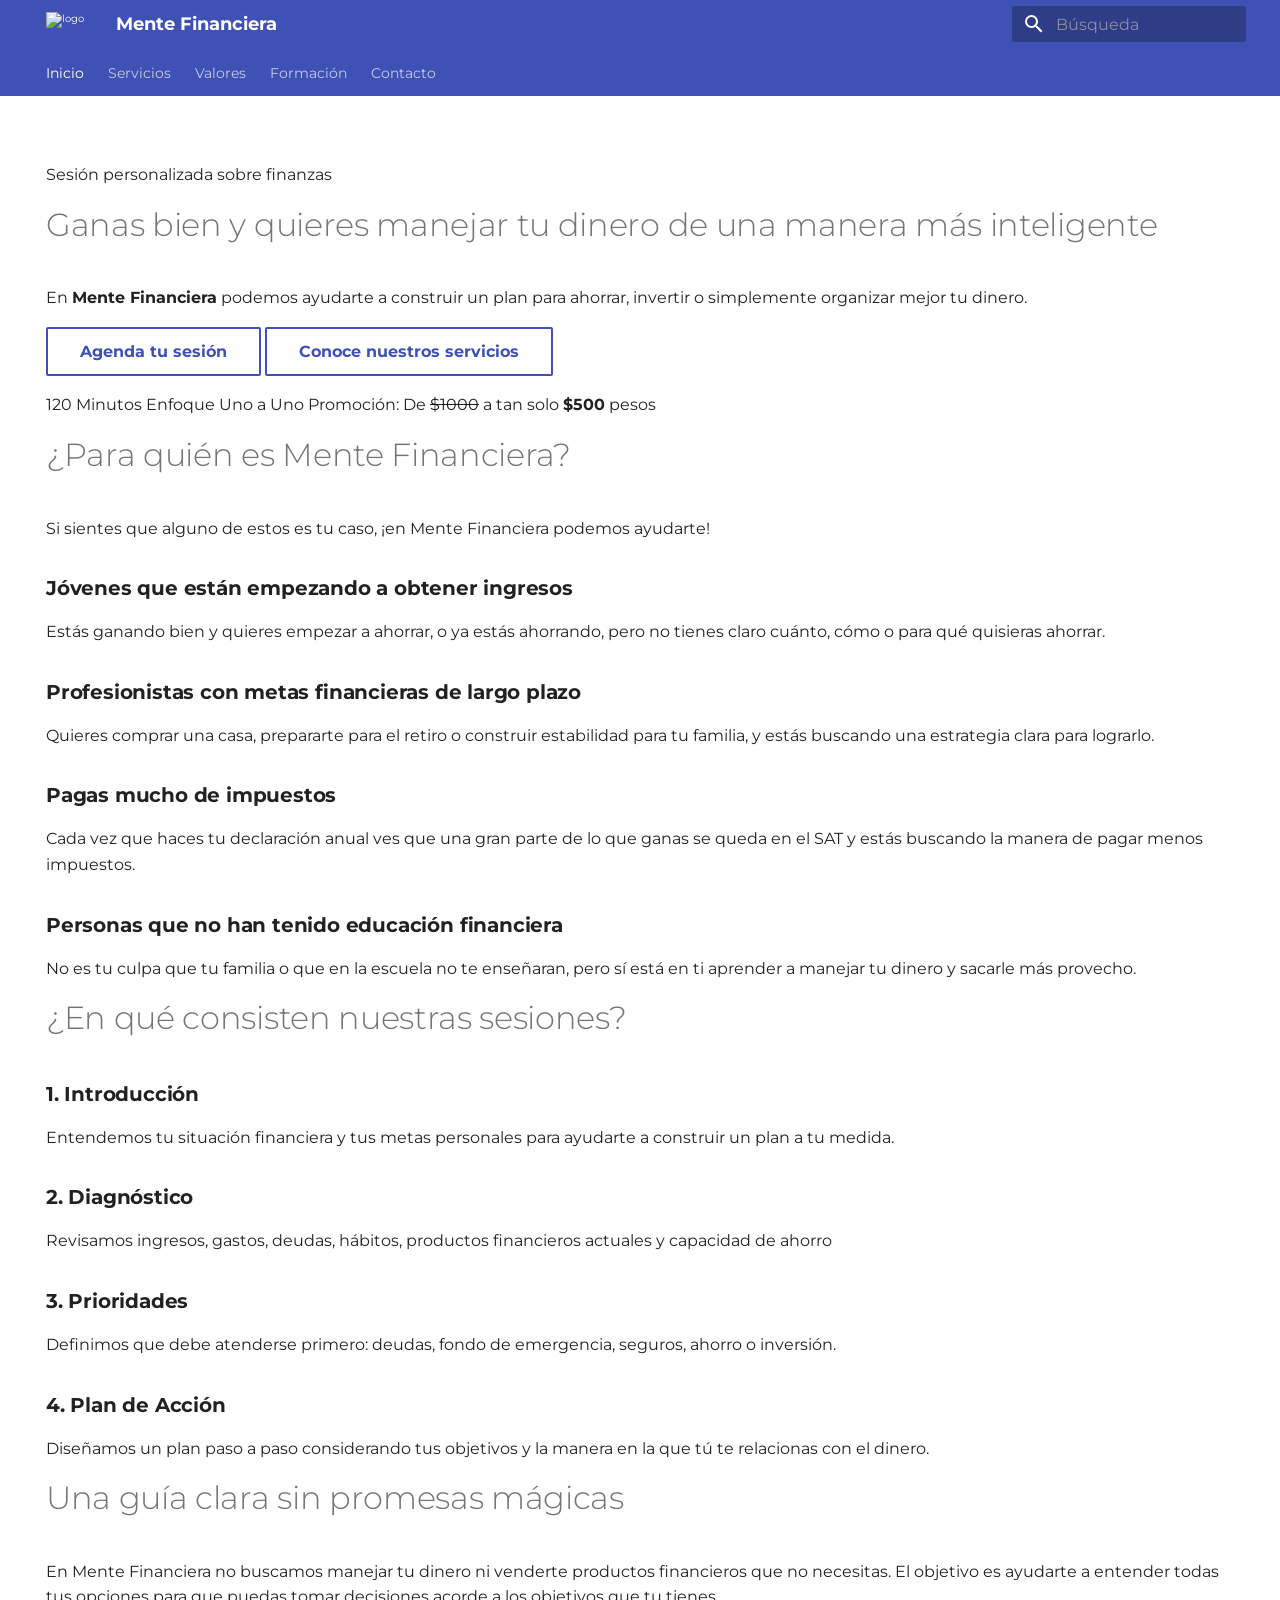
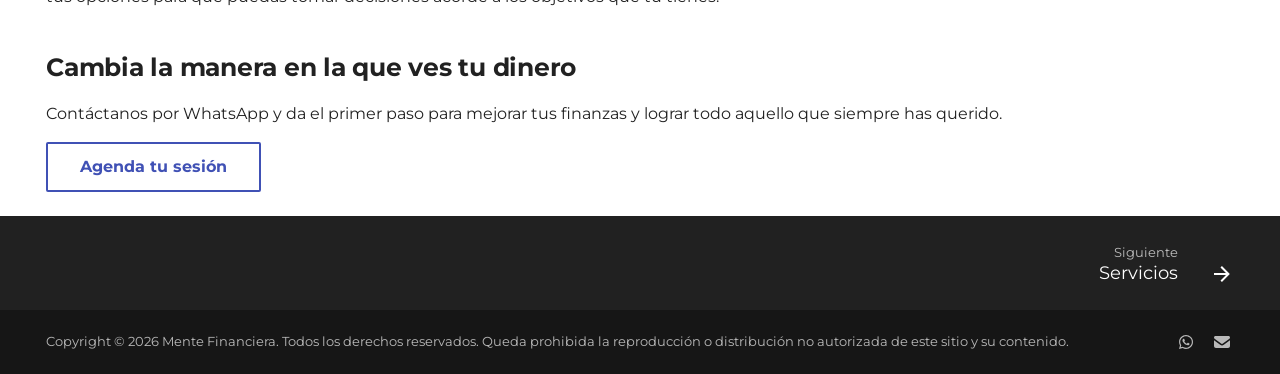
==== index.html @ 9bf09dd4 "Pagina de Prueba actualizada desde d138b40" ====
<!doctype html>
<html lang="es" class="no-js">
  <head>
    
      <meta charset="utf-8">
      <meta name="viewport" content="width=device-width,initial-scale=1">
      
        <meta name="description" content="Sesión personalizada sobre finanzas personales para jóvenes en México que quieren ordenar su dinero, ahorrar e invertir con mayor criterio.">
      
      
        <meta name="author" content="Mente Financiera">
      
      
        <link rel="canonical" href="https://mente-financiera.github.io/">
      
      
      
        <link rel="next" href="servicios/">
      
      
        
      
      
      <link rel="icon" href="assets/Dolar.ico">
      <meta name="generator" content="mkdocs-1.6.1, mkdocs-material-9.8.0">
    
    
      
        <title>Mente Financiera</title>
      
    
    
      <link rel="stylesheet" href="assets/stylesheets/main.57a0d79d.min.css">
      
        
        <link rel="stylesheet" href="assets/stylesheets/palette.fb2fffe2.min.css">
      
      


    
    
      
    
    
      
        
        
        <link rel="preconnect" href="https://fonts.gstatic.com" crossorigin>
        <link rel="stylesheet" href="https://fonts.googleapis.com/css?family=Montserrat:300,300i,400,400i,700,700i%7CRed+Hat+Mono:400,400i,700,700i&display=fallback">
        <style>:root{--md-text-font:"Montserrat";--md-code-font:"Red Hat Mono"}</style>
      
    
    
      <link rel="stylesheet" href="extra.css?v=20260714-2">
    
    <script>__md_scope=new URL(".",location),__md_hash=e=>[...e].reduce(((e,_)=>(e<<5)-e+_.charCodeAt(0)),0),__md_get=(e,_=localStorage,t=__md_scope)=>JSON.parse(_.getItem(t.pathname+"."+e)),__md_set=(e,_,t=localStorage,a=__md_scope)=>{try{t.setItem(a.pathname+"."+e,JSON.stringify(_))}catch(e){}}</script>
    
      

    
    
  </head>
  
  
    
    
    
    
    
    <body dir="ltr" data-md-color-scheme="default" data-md-color-primary="custom" data-md-color-accent="custom">
  
    
    <input class="md-toggle" data-md-toggle="drawer" type="checkbox" id="__drawer" autocomplete="off">
    <input class="md-toggle" data-md-toggle="search" type="checkbox" id="__search" autocomplete="off">
    <label class="md-overlay" for="__drawer"></label>
    <div data-md-component="skip">
      
        
        <a href="#ganas-bien-y-quieres-manejar-tu-dinero-de-una-manera-mas-inteligente" class="md-skip">
          Saltar a contenido
        </a>
      
    </div>
    <div data-md-component="announce">
      
    </div>
    
    
      

<header class="md-header" data-md-component="header">
  <nav class="md-header__inner md-grid" aria-label="Cabecera">
    <a href="." title="Mente Financiera" class="md-header__button md-logo" aria-label="Mente Financiera" data-md-component="logo">
      
  <img src="assets/Logo.png" alt="logo">

    </a>
    <label class="md-header__button md-icon" for="__drawer">
      
      <svg xmlns="http://www.w3.org/2000/svg" viewBox="0 0 24 24"><path d="M3 6h18v2H3zm0 5h18v2H3zm0 5h18v2H3z"/></svg>
    </label>
    <div class="md-header__title" data-md-component="header-title">
      <div class="md-header__ellipsis">
        <div class="md-header__topic">
          <span class="md-ellipsis">
            Mente Financiera
          </span>
        </div>
        <div class="md-header__topic" data-md-component="header-topic">
          <span class="md-ellipsis">
            
              Inicio
            
          </span>
        </div>
      </div>
    </div>
    
      
    
    
    
    
      
      
        <label class="md-header__button md-icon" for="__search">
          
          <svg xmlns="http://www.w3.org/2000/svg" viewBox="0 0 24 24"><path d="M9.5 3A6.5 6.5 0 0 1 16 9.5c0 1.61-.59 3.09-1.56 4.23l.27.27h.79l5 5-1.5 1.5-5-5v-.79l-.27-.27A6.52 6.52 0 0 1 9.5 16 6.5 6.5 0 0 1 3 9.5 6.5 6.5 0 0 1 9.5 3m0 2C7 5 5 7 5 9.5S7 14 9.5 14 14 12 14 9.5 12 5 9.5 5"/></svg>
        </label>
        <div class="md-search" data-md-component="search" role="dialog">
  <label class="md-search__overlay" for="__search"></label>
  <div class="md-search__inner" role="search">
    <form class="md-search__form" name="search">
      <input type="text" class="md-search__input" name="query" aria-label="Búsqueda" placeholder="Búsqueda" autocapitalize="off" autocorrect="off" autocomplete="off" spellcheck="false" data-md-component="search-query" required>
      <label class="md-search__icon md-icon" for="__search">
        
        <svg xmlns="http://www.w3.org/2000/svg" viewBox="0 0 24 24"><path d="M9.5 3A6.5 6.5 0 0 1 16 9.5c0 1.61-.59 3.09-1.56 4.23l.27.27h.79l5 5-1.5 1.5-5-5v-.79l-.27-.27A6.52 6.52 0 0 1 9.5 16 6.5 6.5 0 0 1 3 9.5 6.5 6.5 0 0 1 9.5 3m0 2C7 5 5 7 5 9.5S7 14 9.5 14 14 12 14 9.5 12 5 9.5 5"/></svg>
        
        <svg xmlns="http://www.w3.org/2000/svg" viewBox="0 0 24 24"><path d="M20 11v2H8l5.5 5.5-1.42 1.42L4.16 12l7.92-7.92L13.5 5.5 8 11z"/></svg>
      </label>
      <nav class="md-search__options" aria-label="Buscar">
        
        <button type="reset" class="md-search__icon md-icon" title="Limpiar" aria-label="Limpiar" tabindex="-1">
          
          <svg xmlns="http://www.w3.org/2000/svg" viewBox="0 0 24 24"><path d="M19 6.41 17.59 5 12 10.59 6.41 5 5 6.41 10.59 12 5 17.59 6.41 19 12 13.41 17.59 19 19 17.59 13.41 12z"/></svg>
        </button>
      </nav>
      
        <div class="md-search__suggest" data-md-component="search-suggest"></div>
      
    </form>
    <div class="md-search__output">
      <div class="md-search__scrollwrap" tabindex="0" data-md-scrollfix>
        <div class="md-search-result" data-md-component="search-result">
          <div class="md-search-result__meta">
            Inicializando búsqueda
          </div>
          <ol class="md-search-result__list" role="presentation"></ol>
        </div>
      </div>
    </div>
  </div>
</div>
      
    
    
  </nav>
  
</header>
    
    <div class="md-container" data-md-component="container">
      
      
        
          
            
<nav class="md-tabs" aria-label="Pestañas" data-md-component="tabs">
  <div class="md-grid">
    <ul class="md-tabs__list">
      
        
  
  
  
    
  
  
    <li class="md-tabs__item md-tabs__item--active">
      <a href="." class="md-tabs__link">
        
  
  
    
  
  Inicio

      </a>
    </li>
  

      
        
  
  
  
  
    <li class="md-tabs__item">
      <a href="servicios/" class="md-tabs__link">
        
  
  
    
  
  Servicios

      </a>
    </li>
  

      
        
  
  
  
  
    <li class="md-tabs__item">
      <a href="valores/" class="md-tabs__link">
        
  
  
    
  
  Valores

      </a>
    </li>
  

      
        
  
  
  
  
    <li class="md-tabs__item">
      <a href="formacion/" class="md-tabs__link">
        
  
  
    
  
  Formación

      </a>
    </li>
  

      
        
  
  
  
  
    <li class="md-tabs__item">
      <a href="contacto/" class="md-tabs__link">
        
  
  
    
  
  Contacto

      </a>
    </li>
  

      
    </ul>
  </div>
</nav>
          
        
      
      <main class="md-main" data-md-component="main">
        <div class="md-main__inner md-grid">
          
            
              
                
              
              <div class="md-sidebar md-sidebar--primary" data-md-component="sidebar" data-md-type="navigation" hidden>
                <div class="md-sidebar__scrollwrap">
                  <div class="md-sidebar__inner">
                    


  


<nav class="md-nav md-nav--primary md-nav--lifted" aria-label="Navegación" data-md-level="0">
  <label class="md-nav__title" for="__drawer">
    <a href="." title="Mente Financiera" class="md-nav__button md-logo" aria-label="Mente Financiera" data-md-component="logo">
      
  <img src="assets/Logo.png" alt="logo">

    </a>
    Mente Financiera
  </label>
  
  <ul class="md-nav__list" data-md-scrollfix>
    
      
      
  
  
    
  
  
  
    <li class="md-nav__item md-nav__item--active">
      
      <input class="md-nav__toggle md-toggle" type="checkbox" id="__toc">
      
      
        
      
      
      <a href="." class="md-nav__link md-nav__link--active">
        
  
  
  <span class="md-ellipsis">
    
  
    Inicio
  

    
  </span>
  
  

      </a>
      
    </li>
  

    
      
      
  
  
  
  
    <li class="md-nav__item">
      <a href="servicios/" class="md-nav__link">
        
  
  
  <span class="md-ellipsis">
    
  
    Servicios
  

    
  </span>
  
  

      </a>
    </li>
  

    
      
      
  
  
  
  
    <li class="md-nav__item">
      <a href="valores/" class="md-nav__link">
        
  
  
  <span class="md-ellipsis">
    
  
    Valores
  

    
  </span>
  
  

      </a>
    </li>
  

    
      
      
  
  
  
  
    <li class="md-nav__item">
      <a href="formacion/" class="md-nav__link">
        
  
  
  <span class="md-ellipsis">
    
  
    Formación
  

    
  </span>
  
  

      </a>
    </li>
  

    
      
      
  
  
  
  
    <li class="md-nav__item">
      <a href="contacto/" class="md-nav__link">
        
  
  
  <span class="md-ellipsis">
    
  
    Contacto
  

    
  </span>
  
  

      </a>
    </li>
  

    
  </ul>
</nav>
                  </div>
                </div>
              </div>
            
            
              
                
              
              <div class="md-sidebar md-sidebar--secondary" data-md-component="sidebar" data-md-type="toc" hidden>
                <div class="md-sidebar__scrollwrap">
                  <div class="md-sidebar__inner">
                    

<nav class="md-nav md-nav--secondary" aria-label="Tabla de contenidos">
  
  
  
    
  
  
</nav>
                  </div>
                </div>
              </div>
            
          
          
            <div class="md-content" data-md-component="content">
              
              <article class="md-content__inner md-typeset">
                
                  
  




<!-- markdownlint-disable MD033 MD041 -->
<section class="mf-hero">
<div class="mf-hero__content">
<p><span class="mf-eyebrow">Sesión personalizada sobre finanzas</span></p>
<h1 id="ganas-bien-y-quieres-manejar-tu-dinero-de-una-manera-mas-inteligente">Ganas bien y quieres manejar tu dinero de una manera más inteligente</h1>
<p>En <strong>Mente Financiera</strong> podemos ayudarte a construir un plan para ahorrar, invertir o simplemente organizar mejor tu dinero.</p>
<p><a class="md-button" href="https://wa.me/528123905425?text=Hola%2C%20quiero%20agendar%20mi%20sesion%20sobre%20finanzas.">Agenda tu sesión</a>
<a class="md-button" href="servicios/">Conoce nuestros servicios</a></p>
<div class="mf-hero__meta">
<p><span>120 Minutos</span>
<span>Enfoque Uno a Uno</span>
<span>Promoción: De <del>$1000</del> a tan solo <strong>$500</strong> pesos</span></p>
</div>
</div>
</section>
<section class="mf-section">
<h1 id="para-quien-es-mente-financiera">¿Para quién es Mente Financiera?</h1>
<p>Si sientes que alguno de estos es tu caso, ¡en Mente Financiera podemos ayudarte!</p>
<div class="mf-grid mf-grid--four">
<article class="mf-card">
<h3 id="jovenes-que-estan-empezando-a-obtener-ingresos"><strong>Jóvenes que están empezando a obtener ingresos</strong></h3>
<p>Estás ganando bien y quieres empezar a ahorrar, o ya estás ahorrando, pero no tienes claro cuánto, cómo o para qué quisieras ahorrar.</p>
</article>
<article class="mf-card">
<h3 id="profesionistas-con-metas-financieras-de-largo-plazo"><strong>Profesionistas con metas financieras de largo plazo</strong></h3>
<p>Quieres comprar una casa, prepararte para el retiro o construir estabilidad para tu familia, y estás buscando una estrategia clara para lograrlo.</p>
</article>
<article class="mf-card">
<h3 id="pagas-mucho-de-impuestos"><strong>Pagas mucho de impuestos</strong></h3>
<p>Cada vez que haces tu declaración anual ves que una gran parte de lo que ganas se queda en el SAT y estás buscando la manera de pagar menos impuestos.</p>
</article>
<article class="mf-card">
<h3 id="personas-que-no-han-tenido-educacion-financiera"><strong>Personas que no han tenido educación financiera</strong></h3>
<p>No es tu culpa que tu familia o que en la escuela no te enseñaran, pero sí está en ti aprender a manejar tu dinero y sacarle más provecho.</p>
</article>
</div>
</section>
<section class="mf-section mf-section--muted">
<h1 id="en-que-consisten-nuestras-sesiones">¿En qué consisten nuestras sesiones?</h1>
<div class="mf-steps">
<div>
<h3 id="1-introduccion"><strong>1. Introducción</strong></h3>
<p>Entendemos tu situación financiera y tus metas personales para ayudarte a construir un plan a tu medida.</p>
</div>
<div>
<h3 id="2-diagnostico"><strong>2. Diagnóstico</strong></h3>
<p>Revisamos ingresos, gastos, deudas, hábitos, productos financieros actuales y capacidad de ahorro</p>
</div>
<div>
<h3 id="3-prioridades"><strong>3. Prioridades</strong></h3>
<p>Definimos que debe atenderse primero: deudas, fondo de emergencia, seguros, ahorro o inversión.</p>
</div>
<div>
<h3 id="4-plan-de-accion"><strong>4. Plan de Acción</strong></h3>
<p>Diseñamos un plan paso a paso considerando tus objetivos y la manera en la que tú te relacionas con el dinero.</p>
</div>
</div>
</section>
<section class="mf-section">
<h1 id="una-guia-clara-sin-promesas-magicas">Una guía clara sin promesas mágicas</h1>
<p>En Mente Financiera no buscamos manejar tu dinero ni venderte productos financieros que no necesitas. El objetivo es ayudarte a entender todas tus opciones para que puedas tomar decisiones acorde a los objetivos que tu tienes.</p>
<div class="mf-callout">
<h2 id="cambia-la-manera-en-la-que-ves-tu-dinero"><strong>Cambia la manera en la que ves tu dinero</strong></h2>
<p>Contáctanos por WhatsApp y da el primer paso para mejorar tus finanzas y lograr todo aquello que siempre has querido.</p>
<p><a class="md-button" href="https://wa.me/528123905425?text=Hola%2C%20quiero%20agendar%20mi%20sesion%20sobre%20finanzas.">Agenda tu sesión</a></p>
</div>
</section>







  
  




  



                
              </article>
            </div>
          
          
<script>var target=document.getElementById(location.hash.slice(1));target&&target.name&&(target.checked=target.name.startsWith("__tabbed_"))</script>
        </div>
        
          <button type="button" class="md-top md-icon" data-md-component="top" hidden>
  
  <svg xmlns="http://www.w3.org/2000/svg" viewBox="0 0 24 24"><path d="M13 20h-2V8l-5.5 5.5-1.42-1.42L12 4.16l7.92 7.92-1.42 1.42L13 8z"/></svg>
  Volver al principio
</button>
        
      </main>
      
        <footer class="md-footer">
  
    
      
        
      
      <nav class="md-footer__inner md-grid" aria-label="Pie" >
        
        
          
          <a href="servicios/" class="md-footer__link md-footer__link--next" aria-label="Siguiente: Servicios">
            <div class="md-footer__title">
              <span class="md-footer__direction">
                Siguiente
              </span>
              <div class="md-ellipsis">
                Servicios
              </div>
            </div>
            <div class="md-footer__button md-icon">
              
              <svg xmlns="http://www.w3.org/2000/svg" viewBox="0 0 24 24"><path d="M4 11v2h12l-5.5 5.5 1.42 1.42L19.84 12l-7.92-7.92L10.5 5.5 16 11z"/></svg>
            </div>
          </a>
        
      </nav>
    
  
  <div class="md-footer-meta md-typeset">
    <div class="md-footer-meta__inner md-grid">
      <div class="md-copyright">
  
    <div class="md-copyright__highlight">
      Copyright &copy; 2026 Mente Financiera. Todos los derechos reservados. Queda prohibida la reproducción o distribución no autorizada de este sitio y su contenido.
    </div>
  
  
</div>
      
        
<div class="md-social">
  
    
    
    
    
    <a href="https://wa.me/528123905425?text=Hola%2C%20quiero%20agendar%20mi%20sesion%20Dinero%20a%20Futuro." target="_blank" rel="noopener" title="Agendar por WhatsApp" class="md-social__link">
      <svg xmlns="http://www.w3.org/2000/svg" viewBox="0 0 448 512"><!--! Font Awesome Free 7.1.0 by @fontawesome - https://fontawesome.com License - https://fontawesome.com/license/free (Icons: CC BY 4.0, Fonts: SIL OFL 1.1, Code: MIT License) Copyright 2025 Fonticons, Inc.--><path d="M380.9 97.1C339 55.1 283.2 32 223.9 32c-122.4 0-222 99.6-222 222 0 39.1 10.2 77.3 29.6 111L0 480l117.7-30.9c32.4 17.7 68.9 27 106.1 27h.1c122.3 0 224.1-99.6 224.1-222 0-59.3-25.2-115-67.1-157m-157 341.6c-33.2 0-65.7-8.9-94-25.7l-6.7-4-69.8 18.3L72 359.2l-4.4-7c-18.5-29.4-28.2-63.3-28.2-98.2 0-101.7 82.8-184.5 184.6-184.5 49.3 0 95.6 19.2 130.4 54.1s56.2 81.2 56.1 130.5c0 101.8-84.9 184.6-186.6 184.6m101.2-138.2c-5.5-2.8-32.8-16.2-37.9-18-5.1-1.9-8.8-2.8-12.5 2.8s-14.3 18-17.6 21.8c-3.2 3.7-6.5 4.2-12 1.4-32.6-16.3-54-29.1-75.5-66-5.7-9.8 5.7-9.1 16.3-30.3 1.8-3.7.9-6.9-.5-9.7s-12.5-30.1-17.1-41.2c-4.5-10.8-9.1-9.3-12.5-9.5-3.2-.2-6.9-.2-10.6-.2s-9.7 1.4-14.8 6.9c-5.1 5.6-19.4 19-19.4 46.3s19.9 53.7 22.6 57.4c2.8 3.7 39.1 59.7 94.8 83.8 35.2 15.2 49 16.5 66.6 13.9 10.7-1.6 32.8-13.4 37.4-26.4s4.6-24.1 3.2-26.4c-1.3-2.5-5-3.9-10.5-6.6"/></svg>
    </a>
  
    
    
    
    
    <a href="mailto:somos.mente.financiera@gmail.com" target="_blank" rel="noopener" title="Escribir por correo" class="md-social__link">
      <svg xmlns="http://www.w3.org/2000/svg" viewBox="0 0 512 512"><!--! Font Awesome Free 7.1.0 by @fontawesome - https://fontawesome.com License - https://fontawesome.com/license/free (Icons: CC BY 4.0, Fonts: SIL OFL 1.1, Code: MIT License) Copyright 2025 Fonticons, Inc.--><path d="M48 64C21.5 64 0 85.5 0 112c0 15.1 7.1 29.3 19.2 38.4l208 156a48 48 0 0 0 57.6 0l208-156c12.1-9.1 19.2-23.3 19.2-38.4 0-26.5-21.5-48-48-48zM0 196v188c0 35.3 28.7 64 64 64h384c35.3 0 64-28.7 64-64V196L313.6 344.8c-34.1 25.6-81.1 25.6-115.2 0z"/></svg>
    </a>
  
</div>
      
    </div>
  </div>
</footer>
      
    </div>
    <div class="md-dialog" data-md-component="dialog">
      <div class="md-dialog__inner md-typeset"></div>
    </div>
    
    
    
      
      
      <script id="__config" type="application/json">{"annotate": null, "base": ".", "features": ["navigation.tabs", "navigation.sections", "navigation.top", "navigation.footer", "toc.follow", "search.suggest", "search.highlight"], "search": "assets/javascripts/workers/search.a7633da7.min.js", "tags": null, "translations": {"clipboard.copied": "Copiado al portapapeles", "clipboard.copy": "Copiar al portapapeles", "search.result.more.one": "1 m\u00e1s en esta p\u00e1gina", "search.result.more.other": "# m\u00e1s en esta p\u00e1gina", "search.result.none": "No se encontraron documentos", "search.result.one": "1 documento encontrado", "search.result.other": "# documentos encontrados", "search.result.placeholder": "Teclee para comenzar b\u00fasqueda", "search.result.term.missing": "Falta", "select.version": "Seleccionar versi\u00f3n"}, "version": null}</script>
    
    
      <script src="assets/javascripts/bundle.c21346df.min.js"></script>
      
    
  </body>
</html>
---- assets/stylesheets/main.57a0d79d.min.css ----
@charset "UTF-8";html{box-sizing:border-box;-webkit-text-size-adjust:none;-moz-text-size-adjust:none;text-size-adjust:none}*,:after,:before{box-sizing:inherit}@media(prefers-reduced-motion){*,:after,:before{transition:none!important}}body{margin:0;-webkit-font-smoothing:antialiased;-moz-osx-font-smoothing:grayscale;--md-text-font-family:var(--md-text-font, _),
    -apple-system, BlinkMacSystemFont, Helvetica, Arial, sans-serif;--md-code-font-family:var(--md-code-font, _),
    SFMono-Regular, Consolas, Menlo, monospace}.md-typeset code:not(.focus-visible),a,button,input,label{-webkit-tap-highlight-color:transparent}a{color:inherit;text-decoration:none}hr{box-sizing:initial;display:block;height:.05rem;padding:0;overflow:visible;border:0}small{font-size:80%}sub,sup{line-height:1em}img{border-style:none}table{border-spacing:0;border-collapse:initial}td,th{font-weight:400;vertical-align:top}button{padding:0;margin:0;font-family:inherit;font-size:inherit;background:#0000;border:0}input{border:0;outline:none}:root{--md-primary-fg-color:#4051b5;--md-primary-fg-color--light:#5d6cc0;--md-primary-fg-color--dark:#303fa1;--md-primary-bg-color:#fff;--md-primary-bg-color--light:#ffffffb3;--md-accent-fg-color:#526cfe;--md-accent-fg-color--transparent:#526cfe1a;--md-accent-bg-color:#fff;--md-accent-bg-color--light:#ffffffb3;--md-typeset-table-sort-icon:url("data:image/svg+xml;charset=utf-8,<svg xmlns='http://www.w3.org/2000/svg' viewBox='0 0 24 24'><path d='m18 21-4-4h3V7h-3l4-4 4 4h-3v10h3M2 19v-2h10v2M2 13v-2h7v2M2 7V5h4v2z'/></svg>");--md-typeset-table-sort-icon--asc:url("data:image/svg+xml;charset=utf-8,<svg xmlns='http://www.w3.org/2000/svg' viewBox='0 0 24 24'><path d='M19 17h3l-4 4-4-4h3V3h2M2 17h10v2H2M6 5v2H2V5m0 6h7v2H2z'/></svg>");--md-typeset-table-sort-icon--desc:url("data:image/svg+xml;charset=utf-8,<svg xmlns='http://www.w3.org/2000/svg' viewBox='0 0 24 24'><path d='M19 7h3l-4-4-4 4h3v14h2M2 17h10v2H2M6 5v2H2V5m0 6h7v2H2z'/></svg>")}[data-md-color-scheme=default]{color-scheme:light}[data-md-color-scheme=default] img[src$="#gh-dark-mode-only"],[data-md-color-scheme=default] img[src$="#only-dark"]{display:none}:root,[data-md-color-scheme=default]{--md-hue:225deg;--md-default-fg-color:#000000de;--md-default-fg-color--light:#0000008a;--md-default-fg-color--lighter:#00000052;--md-default-fg-color--lightest:#00000012;--md-default-bg-color:#fff;--md-default-bg-color--light:#ffffffb3;--md-default-bg-color--lighter:#ffffff4d;--md-default-bg-color--lightest:#ffffff1f;--md-code-fg-color:#36464e;--md-code-bg-color:#f5f5f5;--md-code-bg-color--light:#f5f5f5b3;--md-code-bg-color--lighter:#f5f5f54d;--md-code-hl-color:#4287ff;--md-code-hl-color--light:#4287ff1a;--md-code-hl-number-color:#d52a2a;--md-code-hl-special-color:#db1457;--md-code-hl-function-color:#a846b9;--md-code-hl-constant-color:#6e59d9;--md-code-hl-keyword-color:#3f6ec6;--md-code-hl-string-color:#1c7d4d;--md-code-hl-name-color:var(--md-code-fg-color);--md-code-hl-operator-color:var(--md-default-fg-color--light);--md-code-hl-punctuation-color:var(--md-default-fg-color--light);--md-code-hl-comment-color:var(--md-default-fg-color--light);--md-code-hl-generic-color:var(--md-default-fg-color--light);--md-code-hl-variable-color:var(--md-default-fg-color--light);--md-typeset-color:var(--md-default-fg-color);--md-typeset-a-color:var(--md-primary-fg-color);--md-typeset-del-color:#f5503d26;--md-typeset-ins-color:#0bd57026;--md-typeset-kbd-color:#fafafa;--md-typeset-kbd-accent-color:#fff;--md-typeset-kbd-border-color:#b8b8b8;--md-typeset-mark-color:#ffff0080;--md-typeset-table-color:#0000001f;--md-typeset-table-color--light:#00000009;--md-admonition-fg-color:var(--md-default-fg-color);--md-admonition-bg-color:var(--md-default-bg-color);--md-warning-fg-color:#000000de;--md-warning-bg-color:#ff9;--md-footer-fg-color:#fff;--md-footer-fg-color--light:#ffffffb3;--md-footer-fg-color--lighter:#ffffff73;--md-footer-bg-color:#000000de;--md-footer-bg-color--dark:#00000052;--md-shadow-z1:0 0.2rem 0.5rem #0000000d,
    0 0 0.05rem #0000001a;--md-shadow-z2:0 0.2rem 0.5rem #0000001a,
    0 0 0.05rem #00000040;--md-shadow-z3:0 0.2rem 0.5rem #0003,
    0 0 0.05rem #00000059}.md-icon svg{display:block;width:1.2rem;height:1.2rem;fill:currentcolor}aside,body,input{font-family:var(--md-text-font-family);font-feature-settings:"kern","liga";color:var(--md-typeset-color)}code,kbd,pre{font-family:var(--md-code-font-family);font-feature-settings:"kern"}.md-typeset{font-size:.8rem;line-height:1.6;overflow-wrap:break-word;-webkit-print-color-adjust:exact;color-adjust:exact}@media print{.md-typeset{font-size:.68rem}.md-typeset code,.md-typeset kbd,.md-typeset pre{white-space:pre-wrap}}.md-typeset blockquote,.md-typeset dl,.md-typeset figure,.md-typeset ol,.md-typeset pre,.md-typeset ul{margin-top:1em;margin-bottom:1em}.md-typeset h1{margin:0 0 1.25em;font-size:2em;line-height:1.3;color:var(--md-default-fg-color--light)}.md-typeset h1,.md-typeset h2{font-weight:300;letter-spacing:-.01em}.md-typeset h2{margin:1.6em 0 .64em;font-size:1.5625em;line-height:1.4}.md-typeset h3{margin:1.6em 0 .8em;font-size:1.25em;font-weight:400;line-height:1.5;letter-spacing:-.01em}.md-typeset h2+h3{margin-top:.8em}.md-typeset h4{margin:1em 0;font-weight:700;letter-spacing:-.01em}.md-typeset h5,.md-typeset h6{margin:1.25em 0;font-size:.8em;font-weight:700;color:var(--md-default-fg-color--light);letter-spacing:-.01em}.md-typeset h5{text-transform:uppercase}.md-typeset h5 code{text-transform:none}.md-typeset hr{display:flow-root;margin:1.5em 0;border-bottom:.05rem solid var(--md-default-fg-color--lightest)}.md-typeset a{color:var(--md-typeset-a-color);word-break:break-word}.md-typeset a,.md-typeset a:before{transition:color 125ms}.md-typeset a:focus,.md-typeset a:hover{color:var(--md-accent-fg-color)}.md-typeset a:focus code,.md-typeset a:hover code{color:var(--md-accent-fg-color);background-color:var(--md-accent-fg-color--transparent)}.md-typeset a code{color:var(--md-typeset-a-color)}.md-typeset a.focus-visible{outline-color:var(--md-accent-fg-color);outline-offset:.2rem}.md-typeset code,.md-typeset kbd,.md-typeset pre{font-variant-ligatures:none;color:var(--md-code-fg-color);direction:ltr;transition:background-color 125ms}.md-typeset code{padding:0 .2941176471em;font-size:.85em;word-break:break-word;background-color:var(--md-code-bg-color);border-radius:.1rem;-webkit-box-decoration-break:clone;box-decoration-break:clone;transition:color 125ms,background-color 125ms}.md-typeset code:not(.focus-visible){outline:none}.md-typeset pre{position:relative;display:flow-root;line-height:1.4}.md-typeset pre>code{display:block;padding:.7720588235em 1.1764705882em;margin:0;overflow:auto;word-break:normal;touch-action:auto;scrollbar-color:var(--md-default-fg-color--lighter) #0000;scrollbar-width:thin;outline-color:var(--md-accent-fg-color);box-shadow:none;-webkit-box-decoration-break:slice;box-decoration-break:slice}.md-typeset pre>code:hover{scrollbar-color:var(--md-accent-fg-color) #0000}.md-typeset pre>code::-webkit-scrollbar{width:.2rem;height:.2rem}.md-typeset pre>code::-webkit-scrollbar-thumb{background-color:var(--md-default-fg-color--lighter)}.md-typeset pre>code::-webkit-scrollbar-thumb:hover{background-color:var(--md-accent-fg-color)}.md-typeset kbd{display:inline-block;padding:0 .6666666667em;font-size:.75em;color:var(--md-default-fg-color);word-break:break-word;vertical-align:text-top;background-color:var(--md-typeset-kbd-color);border-radius:.1rem;box-shadow:0 .1rem 0 .05rem var(--md-typeset-kbd-border-color),0 .1rem 0 var(--md-typeset-kbd-border-color),0 -.1rem .2rem var(--md-typeset-kbd-accent-color) inset}.md-typeset mark{color:inherit;word-break:break-word;background-color:var(--md-typeset-mark-color);-webkit-box-decoration-break:clone;box-decoration-break:clone}.md-typeset abbr{text-decoration:none;cursor:help}.md-typeset [data-preview],.md-typeset abbr{border-bottom:.05rem dotted var(--md-default-fg-color--light)}.md-typeset small{opacity:.75}[dir=ltr] .md-typeset sub,[dir=ltr] .md-typeset sup{margin-left:.078125em}[dir=rtl] .md-typeset sub,[dir=rtl] .md-typeset sup{margin-right:.078125em}[dir=ltr] .md-typeset blockquote{padding-left:.6rem;border-left:.2rem solid var(--md-default-fg-color--lighter)}[dir=rtl] .md-typeset blockquote{padding-right:.6rem;border-right:.2rem solid var(--md-default-fg-color--lighter)}.md-typeset blockquote{margin-left:0;margin-right:0;color:var(--md-default-fg-color--light)}.md-typeset ul{list-style-type:disc}.md-typeset ul[type]{list-style-type:revert-layer}[dir=ltr] .md-typeset ol,[dir=ltr] .md-typeset ol li ol,[dir=ltr] .md-typeset ol li ul,[dir=ltr] .md-typeset ul,[dir=ltr] .md-typeset ul li ol,[dir=ltr] .md-typeset ul li ul{margin-left:.625em}[dir=rtl] .md-typeset ol,[dir=rtl] .md-typeset ol li ol,[dir=rtl] .md-typeset ol li ul,[dir=rtl] .md-typeset ul,[dir=rtl] .md-typeset ul li ol,[dir=rtl] .md-typeset ul li ul{margin-right:.625em}.md-typeset ol,.md-typeset ul{padding:0}.md-typeset ol:not([hidden]),.md-typeset ul:not([hidden]){display:flow-root}.md-typeset ol ol,.md-typeset ul ol{list-style-type:lower-alpha}.md-typeset ol ol ol,.md-typeset ul ol ol{list-style-type:lower-roman}.md-typeset ol ol ol ol,.md-typeset ul ol ol ol{list-style-type:upper-alpha}.md-typeset ol ol ol ol ol,.md-typeset ul ol ol ol ol{list-style-type:upper-roman}.md-typeset ol[type],.md-typeset ul[type]{list-style-type:revert-layer}[dir=ltr] .md-typeset ol li,[dir=ltr] .md-typeset ul li{margin-left:1.25em}[dir=rtl] .md-typeset ol li,[dir=rtl] .md-typeset ul li{margin-right:1.25em}.md-typeset ol li,.md-typeset ul li{margin-bottom:.5em}.md-typeset ol li blockquote,.md-typeset ol li p,.md-typeset ul li blockquote,.md-typeset ul li p{margin:.5em 0}.md-typeset ol li:last-child,.md-typeset ul li:last-child{margin-bottom:0}.md-typeset ol li ol,.md-typeset ol li ul,.md-typeset ul li ol,.md-typeset ul li ul{margin-top:.5em;margin-bottom:.5em}[dir=ltr] .md-typeset dd{margin-left:1.875em}[dir=rtl] .md-typeset dd{margin-right:1.875em}.md-typeset dd{margin-top:1em;margin-bottom:1.5em}.md-typeset img,.md-typeset svg,.md-typeset video{max-width:100%;height:auto}.md-typeset img[align=left]{margin:1em 1em 1em 0}.md-typeset img[align=right]{margin:1em 0 1em 1em}.md-typeset img[align]:only-child{margin-top:0}.md-typeset figure{display:flow-root;width:fit-content;max-width:100%;margin:1em auto;text-align:center}.md-typeset figure img{display:block;margin:0 auto}.md-typeset figcaption{max-width:24rem;margin:1em auto;font-style:italic}.md-typeset iframe{max-width:100%}.md-typeset table:not([class]){display:inline-block;max-width:100%;overflow:auto;font-size:.64rem;touch-action:auto;background-color:var(--md-default-bg-color);border:.05rem solid var(--md-typeset-table-color);border-radius:.1rem}@media print{.md-typeset table:not([class]){display:table}}.md-typeset table:not([class])+*{margin-top:1.5em}.md-typeset table:not([class]) td>:first-child,.md-typeset table:not([class]) th>:first-child{margin-top:0}.md-typeset table:not([class]) td>:last-child,.md-typeset table:not([class]) th>:last-child{margin-bottom:0}.md-typeset table:not([class]) td:not([align]),.md-typeset table:not([class]) th:not([align]){text-align:left}[dir=rtl] .md-typeset table:not([class]) td:not([align]),[dir=rtl] .md-typeset table:not([class]) th:not([align]){text-align:right}.md-typeset table:not([class]) th{min-width:5rem;padding:.9375em 1.25em;font-weight:700;vertical-align:top}.md-typeset table:not([class]) td{padding:.9375em 1.25em;vertical-align:top;border-top:.05rem solid var(--md-typeset-table-color)}.md-typeset table:not([class]) tbody tr{transition:background-color 125ms}.md-typeset table:not([class]) tbody tr:hover{background-color:var(--md-typeset-table-color--light);box-shadow:0 .05rem 0 var(--md-default-bg-color) inset}.md-typeset table:not([class]) a{word-break:normal}.md-typeset table th[role=columnheader]{cursor:pointer}[dir=ltr] .md-typeset table th[role=columnheader]:after{margin-left:.5em}[dir=rtl] .md-typeset table th[role=columnheader]:after{margin-right:.5em}.md-typeset table th[role=columnheader]:after{display:inline-block;width:1.2em;height:1.2em;vertical-align:text-bottom;content:"";-webkit-mask-image:var(--md-typeset-table-sort-icon);mask-image:var(--md-typeset-table-sort-icon);-webkit-mask-repeat:no-repeat;mask-repeat:no-repeat;-webkit-mask-size:contain;mask-size:contain;transition:background-color 125ms}.md-typeset table th[role=columnheader]:hover:after{background-color:var(--md-default-fg-color--lighter)}.md-typeset table th[role=columnheader][aria-sort=ascending]:after{background-color:var(--md-default-fg-color--light);-webkit-mask-image:var(--md-typeset-table-sort-icon--asc);mask-image:var(--md-typeset-table-sort-icon--asc)}.md-typeset table th[role=columnheader][aria-sort=descending]:after{background-color:var(--md-default-fg-color--light);-webkit-mask-image:var(--md-typeset-table-sort-icon--desc);mask-image:var(--md-typeset-table-sort-icon--desc)}.md-typeset__scrollwrap{margin:1em -.8rem;overflow-x:auto;touch-action:auto}.md-typeset__table{display:inline-block;padding:0 .8rem;margin-bottom:.5em}@media print{.md-typeset__table{display:block}}html .md-typeset__table table{display:table;width:100%;margin:0;overflow:hidden}@media screen and (max-width:44.984375em){.md-content__inner>pre{margin:1em -.8rem}.md-content__inner>pre code{border-radius:0}}.md-typeset .md-author{position:relative;display:block;flex-shrink:0;width:1.6rem;height:1.6rem;overflow:hidden;border-radius:100%;transition:color 125ms,transform 125ms}.md-typeset .md-author img{display:block}.md-typeset .md-author--more{font-size:.6rem;font-weight:700;line-height:1.6rem;color:var(--md-default-fg-color--lighter);text-align:center;background:var(--md-default-fg-color--lightest)}.md-typeset .md-author--long{width:2.4rem;height:2.4rem}.md-typeset a.md-author{transform:scale(1)}.md-typeset a.md-author img{filter:grayscale(100%) opacity(75%);border-radius:100%;transition:filter 125ms}.md-typeset a.md-author:focus,.md-typeset a.md-author:hover{z-index:1;transform:scale(1.1)}.md-typeset a.md-author:focus img,.md-typeset a.md-author:hover img{filter:grayscale(0)}.md-banner{overflow:auto;color:var(--md-footer-fg-color);background-color:var(--md-footer-bg-color)}@media print{.md-banner{display:none}}.md-banner--warning{color:var(--md-warning-fg-color);background-color:var(--md-warning-bg-color)}.md-banner__inner{padding:0 .8rem;margin:.6rem auto;font-size:.7rem}[dir=ltr] .md-banner__button{float:right}[dir=rtl] .md-banner__button{float:left}.md-banner__button{color:inherit;cursor:pointer;transition:opacity .25s}.no-js .md-banner__button{display:none}.md-banner__button:hover{opacity:.7}html{height:100%;overflow-x:hidden;font-size:125%}@media screen and (min-width:100em){html{font-size:137.5%}}@media screen and (min-width:125em){html{font-size:150%}}body{position:relative;display:flex;flex-direction:column;width:100%;min-height:100%;font-size:.5rem;background-color:var(--md-default-bg-color)}@media print{body{display:block}}@media screen and (max-width:59.984375em){body[data-md-scrolllock]{position:fixed}}.md-grid{max-width:61rem;margin-left:auto;margin-right:auto}.md-container{display:flex;flex-grow:1;flex-direction:column}@media print{.md-container{display:block}}.md-main{flex-grow:1}.md-main__inner{display:flex;height:100%;margin-top:1.5rem}.md-ellipsis{overflow:hidden;text-overflow:ellipsis}.md-toggle{display:none}.md-option{position:absolute;width:0;height:0;opacity:0}.md-option:checked+label:not([hidden]){display:block}.md-option.focus-visible+label{outline-style:auto;outline-color:var(--md-accent-fg-color)}.md-skip{position:fixed;z-index:-1;padding:.3rem .5rem;margin:.5rem;font-size:.64rem;color:var(--md-default-bg-color);background-color:var(--md-default-fg-color);border-radius:.1rem;outline-color:var(--md-accent-fg-color);opacity:0;transform:translateY(.4rem)}.md-skip:focus{z-index:10;opacity:1;transition:transform .25s cubic-bezier(.4,0,.2,1),opacity 175ms 75ms;transform:translateY(0)}@page{margin:25mm}:root{--md-clipboard-icon:url("data:image/svg+xml;charset=utf-8,<svg xmlns='http://www.w3.org/2000/svg' viewBox='0 0 24 24'><path d='M19 21H8V7h11m0-2H8a2 2 0 0 0-2 2v14a2 2 0 0 0 2 2h11a2 2 0 0 0 2-2V7a2 2 0 0 0-2-2m-3-4H4a2 2 0 0 0-2 2v14h2V3h12z'/></svg>");--md-code-select-icon:url("data:image/svg+xml;charset=utf-8,<svg xmlns='http://www.w3.org/2000/svg' viewBox='0 0 24 24'><path d='M19 19h-4v2h4c1.1 0 2-.9 2-2v-4h-2m0-12h-4v2h4v4h2V5c0-1.1-.9-2-2-2M5 5h4V3H5c-1.1 0-2 .9-2 2v4h2m0 6H3v4c0 1.1.9 2 2 2h4v-2H5zm2-4h2v2H7zm4 0h2v2h-2zm4 0h2v2h-2zM7 7h2v2H7zm4 0h2v2h-2zm4 0h2v2h-2zm-8 8h2v2H7zm4 0h2v2h-2zm4 0h2v2h-2z'/></svg>");--md-code-copy-icon:url("data:image/svg+xml;charset=utf-8,<svg xmlns='http://www.w3.org/2000/svg' viewBox='0 0 24 24'><path d='M19 21H8V7h11m0-2H8a2 2 0 0 0-2 2v14a2 2 0 0 0 2 2h11a2 2 0 0 0 2-2V7a2 2 0 0 0-2-2m-3-4H4a2 2 0 0 0-2 2v14h2V3h12z'/></svg>")}.md-clipboard{z-index:1;width:1.5em;height:1.5em;color:var(--md-default-fg-color--lightest);cursor:pointer;border-radius:.1rem;outline-color:var(--md-accent-fg-color);outline-offset:.1rem;transition:color .25s}@media print{.md-clipboard{display:none}}.md-clipboard:not(.focus-visible){outline:none;-webkit-tap-highlight-color:transparent}:hover>.md-clipboard{color:var(--md-default-fg-color--light)}.md-clipboard:focus,.md-clipboard:hover{color:var(--md-accent-fg-color)}.md-clipboard:after{display:block;width:1.125em;height:1.125em;margin:0 auto;content:"";background-color:currentcolor;-webkit-mask-image:var(--md-clipboard-icon);mask-image:var(--md-clipboard-icon);-webkit-mask-repeat:no-repeat;mask-repeat:no-repeat;-webkit-mask-position:center;mask-position:center;-webkit-mask-size:contain;mask-size:contain}.md-clipboard--inline{cursor:pointer}.md-clipboard--inline code{transition:color .25s,background-color .25s}.md-clipboard--inline:focus code,.md-clipboard--inline:hover code{color:var(--md-accent-fg-color);background-color:var(--md-accent-fg-color--transparent)}.md-typeset .md-code__content{display:grid}.md-code__nav{position:absolute;top:.25em;right:.25em;z-index:1;display:flex;gap:.2rem;padding:.2rem;background-color:var(--md-code-bg-color--lighter);border-radius:.1rem;transition:background-color .25s}:hover>.md-code__nav{background-color:var(--md-code-bg-color--light)}.md-code__button{display:block;width:1.5em;height:1.5em;color:var(--md-default-fg-color--lightest);cursor:pointer;outline-color:var(--md-accent-fg-color);outline-offset:.1rem;transition:color .25s}:hover>*>.md-code__button{color:var(--md-default-fg-color--light)}.md-code__button.focus-visible,.md-code__button:hover{color:var(--md-accent-fg-color)}.md-code__button--active{color:var(--md-default-fg-color)!important}.md-code__button:after{display:block;width:1.125em;height:1.125em;margin:0 auto;content:"";background-color:currentcolor;-webkit-mask-repeat:no-repeat;mask-repeat:no-repeat;-webkit-mask-position:center;mask-position:center;-webkit-mask-size:contain;mask-size:contain}.md-code__button[data-md-type=select]:after{-webkit-mask-image:var(--md-code-select-icon);mask-image:var(--md-code-select-icon)}.md-code__button[data-md-type=copy]:after{-webkit-mask-image:var(--md-code-copy-icon);mask-image:var(--md-code-copy-icon)}@keyframes consent{0%{opacity:0;transform:translateY(100%)}to{opacity:1;transform:translateY(0)}}@keyframes overlay{0%{opacity:0}to{opacity:1}}.md-consent__overlay{position:fixed;top:0;z-index:5;width:100%;height:100%;background-color:#0000008a;-webkit-backdrop-filter:blur(.1rem);backdrop-filter:blur(.1rem);opacity:1;animation:overlay .25s both}.md-consent__inner{position:fixed;bottom:0;z-index:5;width:100%;max-height:100%;padding:0;overflow:auto;background-color:var(--md-default-bg-color);border:0;border-radius:.1rem;box-shadow:0 0 .2rem #0000001a,0 .2rem .4rem #0003;animation:consent .5s cubic-bezier(.1,.7,.1,1) both}.md-consent__form{padding:.8rem}.md-consent__settings{display:none;margin:1em 0}input:checked+.md-consent__settings{display:block}.md-consent__controls{margin-bottom:.8rem}.md-typeset .md-consent__controls .md-button{display:inline}@media screen and (max-width:44.984375em){.md-typeset .md-consent__controls .md-button{display:block;width:100%;margin-top:.4rem;text-align:center}}.md-consent label{cursor:pointer}.md-content{flex-grow:1;min-width:0}.md-content__inner{padding-top:.6rem;margin:0 .8rem 1.2rem}@media screen and (min-width:76.25em){[dir=ltr] .md-sidebar--primary:not([hidden])~.md-content>.md-content__inner,[dir=rtl] .md-sidebar--secondary:not([hidden])~.md-content>.md-content__inner{margin-left:1.2rem}[dir=ltr] .md-sidebar--secondary:not([hidden])~.md-content>.md-content__inner,[dir=rtl] .md-sidebar--primary:not([hidden])~.md-content>.md-content__inner{margin-right:1.2rem}}.md-content__inner:before{display:block;height:.4rem;content:""}.md-content__inner>:last-child{margin-bottom:0}[dir=ltr] .md-content__button{float:right;margin-left:.4rem}[dir=rtl] .md-content__button{float:left;margin-right:.4rem}.md-content__button{padding:0;margin:.4rem 0}@media print{.md-content__button{display:none}}.md-typeset .md-content__button{color:var(--md-default-fg-color--lighter)}.md-content__button svg{display:inline;vertical-align:top}[dir=rtl] .md-content__button svg{transform:scaleX(-1)}[dir=ltr] .md-dialog{right:.8rem}[dir=rtl] .md-dialog{left:.8rem}.md-dialog{position:fixed;bottom:.8rem;z-index:4;min-width:11.1rem;padding:.4rem .6rem;pointer-events:none;background-color:var(--md-default-fg-color);border-radius:.1rem;box-shadow:var(--md-shadow-z3);opacity:0;transition:transform 0s .4s,opacity .4s;transform:translateY(100%)}@media print{.md-dialog{display:none}}.md-dialog--active{pointer-events:auto;opacity:1;transition:transform .4s cubic-bezier(.075,.85,.175,1),opacity .4s;transform:translateY(0)}.md-dialog__inner{font-size:.7rem;color:var(--md-default-bg-color)}.md-feedback{margin:2em 0 1em;text-align:center}.md-feedback fieldset{padding:0;margin:0;border:none}.md-feedback__title{margin:1em auto;font-weight:700}.md-feedback__inner{position:relative}.md-feedback__list{position:relative;display:flex;flex-wrap:wrap;place-content:baseline center}.md-feedback__list:hover .md-icon:not(:disabled){color:var(--md-default-fg-color--lighter)}:disabled .md-feedback__list{min-height:1.8rem}.md-feedback__icon{flex-shrink:0;margin:0 .1rem;color:var(--md-default-fg-color--light);cursor:pointer;transition:color 125ms}.md-feedback__icon:not(:disabled).md-icon:hover{color:var(--md-accent-fg-color)}.md-feedback__icon:disabled{color:var(--md-default-fg-color--lightest);pointer-events:none}.md-feedback__note{position:relative;opacity:0;transition:transform .4s cubic-bezier(.1,.7,.1,1),opacity .15s;transform:translateY(.4rem)}.md-feedback__note>*{max-width:16rem;margin:0 auto}:disabled .md-feedback__note{opacity:1;transform:translateY(0)}@media print{.md-feedback,.md-footer{display:none}}.md-footer{color:var(--md-footer-fg-color);background-color:var(--md-footer-bg-color)}.md-footer__inner{justify-content:space-between;padding:.2rem;overflow:auto}.md-footer__inner:not([hidden]){display:flex}.md-footer__link{display:flex;flex-grow:.01;align-items:end;max-width:100%;margin-top:1rem;margin-bottom:.4rem;overflow:hidden;outline-color:var(--md-accent-fg-color);transition:opacity .25s}.md-footer__link:focus,.md-footer__link:hover{opacity:.7}[dir=rtl] .md-footer__link svg{transform:scaleX(-1)}@media screen and (max-width:44.984375em){.md-footer__link--prev{flex-shrink:0}.md-footer__link--prev .md-footer__title{display:none}}[dir=ltr] .md-footer__link--next{margin-left:auto}.md-footer__link--next{text-align:right}[dir=rtl] .md-footer__link--next{margin-right:auto;text-align:left}.md-footer__title{flex-grow:1;max-width:calc(100% - 2.4rem);padding:0 1rem;margin-bottom:.7rem;font-size:.9rem;white-space:nowrap}.md-footer__button{padding:.4rem;margin:.2rem}.md-footer__direction{font-size:.64rem;opacity:.7}.md-footer-meta{background-color:var(--md-footer-bg-color--dark)}.md-footer-meta__inner{display:flex;flex-wrap:wrap;justify-content:space-between;padding:.2rem}html .md-footer-meta.md-typeset a{color:var(--md-footer-fg-color--light)}html .md-footer-meta.md-typeset a:focus,html .md-footer-meta.md-typeset a:hover{color:var(--md-footer-fg-color)}.md-copyright{width:100%;padding:.4rem 0;margin:auto .6rem;font-size:.64rem;color:var(--md-footer-fg-color--lighter)}.md-copyright__highlight{color:var(--md-footer-fg-color--light)}.md-social{display:inline-flex;gap:.2rem;padding:.2rem 0 .6rem;margin:0 .4rem}@media screen and (min-width:45em){.md-copyright{width:auto}.md-social{padding:.6rem 0}}.md-social__link{display:inline-block;width:1.6rem;height:1.6rem;text-align:center}.md-social__link:before{line-height:1.9}.md-social__link svg{max-height:.8rem;vertical-align:-25%;fill:currentcolor}.md-typeset .md-button{display:inline-block;padding:.625em 2em;font-weight:700;color:var(--md-primary-fg-color);cursor:pointer;border:.1rem solid;border-radius:.1rem;transition:color 125ms,background-color 125ms,border-color 125ms}.md-typeset .md-button--primary{color:var(--md-primary-bg-color);background-color:var(--md-primary-fg-color);border-color:var(--md-primary-fg-color)}.md-typeset .md-button:focus,.md-typeset .md-button:hover{color:var(--md-accent-bg-color);background-color:var(--md-accent-fg-color);border-color:var(--md-accent-fg-color)}[dir=ltr] .md-typeset .md-input,[dir=rtl] .md-typeset .md-input{border-top-left-radius:.1rem}[dir=ltr] .md-typeset .md-input,[dir=rtl] .md-typeset .md-input{border-top-right-radius:.1rem}.md-typeset .md-input{height:1.8rem;padding:0 .6rem;font-size:.8rem;border-bottom:.1rem solid var(--md-default-fg-color--lighter);box-shadow:var(--md-shadow-z1);transition:border .25s,box-shadow .25s}.md-typeset .md-input:focus,.md-typeset .md-input:hover{border-bottom-color:var(--md-accent-fg-color);box-shadow:var(--md-shadow-z2)}.md-typeset .md-input--stretch{width:100%}.md-header{position:sticky;left:0;right:0;top:0;z-index:4;display:block;color:var(--md-primary-bg-color);background-color:var(--md-primary-fg-color);box-shadow:0 0 .2rem #0000,0 .2rem .4rem #0000}@media print{.md-header{display:none}}.md-header[hidden]{transition:transform .25s cubic-bezier(.8,0,.6,1),box-shadow .25s;transform:translateY(-100%)}.md-header--shadow{box-shadow:0 0 .2rem #0000001a,0 .2rem .4rem #0003;transition:transform .25s cubic-bezier(.1,.7,.1,1),box-shadow .25s}.md-header__inner{display:flex;align-items:center;padding:0 .2rem}.md-header__button{position:relative;z-index:1;padding:.4rem;margin:.2rem;color:currentcolor;vertical-align:middle;cursor:pointer;outline-color:var(--md-accent-fg-color);transition:opacity .25s}.md-header__button:hover{opacity:.7}.md-header__button:not([hidden]){display:inline-block}.md-header__button:not(.focus-visible){outline:none;-webkit-tap-highlight-color:transparent}.md-header__button.md-logo{padding:.4rem;margin:.2rem}@media screen and (max-width:76.234375em){.md-header__button.md-logo{display:none}}.md-header__button.md-logo img,.md-header__button.md-logo svg{display:block;width:auto;height:1.2rem;fill:currentcolor}@media screen and (min-width:60em){.md-header__button[for=__search]{display:none}}.no-js .md-header__button[for=__search]{display:none}[dir=rtl] .md-header__button[for=__search] svg{transform:scaleX(-1)}@media screen and (min-width:76.25em){.md-header__button[for=__drawer]{display:none}}.md-header__topic{position:absolute;display:flex;max-width:100%;white-space:nowrap;transition:transform .4s cubic-bezier(.1,.7,.1,1),opacity .15s}.md-header__topic+.md-header__topic{z-index:-1;pointer-events:none;opacity:0;transition:transform .4s cubic-bezier(1,.7,.1,.1),opacity .15s;transform:translateX(1.25rem)}[dir=rtl] .md-header__topic+.md-header__topic{transform:translateX(-1.25rem)}.md-draft,.md-header__topic:first-child,.md-nav__title{font-weight:700}[dir=ltr] .md-header__title{margin-left:1rem;margin-right:.4rem}[dir=rtl] .md-header__title{margin-right:1rem;margin-left:.4rem}.md-header__title{flex-grow:1;height:2.4rem;font-size:.9rem;line-height:2.4rem}.md-header__title--active .md-header__topic{z-index:-1;pointer-events:none;opacity:0;transition:transform .4s cubic-bezier(1,.7,.1,.1),opacity .15s;transform:translateX(-1.25rem)}[dir=rtl] .md-header__title--active .md-header__topic{transform:translateX(1.25rem)}.md-header__title--active .md-header__topic+.md-header__topic{z-index:0;pointer-events:auto;opacity:1;transition:transform .4s cubic-bezier(.1,.7,.1,1),opacity .15s;transform:translateX(0)}.md-header__title>.md-header__ellipsis{position:relative;width:100%;height:100%}.md-header__option{display:flex;flex-shrink:0;max-width:100%;white-space:nowrap;transition:max-width 0s .25s,opacity .25s .25s}[data-md-toggle=search]:checked~.md-header .md-header__option{max-width:0;opacity:0;transition:max-width,opacity}.md-header__option>input{bottom:0}.md-header__source{display:none}@media screen and (min-width:60em){[dir=ltr] .md-header__source{margin-left:1rem}[dir=rtl] .md-header__source{margin-right:1rem}.md-header__source{display:block;width:11.7rem;max-width:11.7rem}}@media screen and (min-width:76.25em){[dir=ltr] .md-header__source{margin-left:1.4rem}[dir=rtl] .md-header__source{margin-right:1.4rem}}.md-meta{font-size:.7rem;line-height:1.3;color:var(--md-default-fg-color--light)}.md-meta__list{display:inline-flex;flex-wrap:wrap;padding:0;margin:0;list-style:none}.md-meta__item:not(:last-child):after{margin-left:.2rem;margin-right:.2rem;content:"·"}.md-meta__link{color:var(--md-typeset-a-color)}.md-meta__link:focus,.md-meta__link:hover{color:var(--md-accent-fg-color)}.md-draft{display:inline-block;padding-left:.5714285714em;padding-right:.5714285714em;color:#fff;background-color:#ff1744;border-radius:.125em}:root{--md-nav-icon--prev:url("data:image/svg+xml;charset=utf-8,<svg xmlns='http://www.w3.org/2000/svg' viewBox='0 0 24 24'><path d='M20 11v2H8l5.5 5.5-1.42 1.42L4.16 12l7.92-7.92L13.5 5.5 8 11z'/></svg>");--md-nav-icon--next:url("data:image/svg+xml;charset=utf-8,<svg xmlns='http://www.w3.org/2000/svg' viewBox='0 0 24 24'><path d='M8.59 16.58 13.17 12 8.59 7.41 10 6l6 6-6 6z'/></svg>");--md-toc-icon:url("data:image/svg+xml;charset=utf-8,<svg xmlns='http://www.w3.org/2000/svg' viewBox='0 0 24 24'><path d='M3 9h14V7H3zm0 4h14v-2H3zm0 4h14v-2H3zm16 0h2v-2h-2zm0-10v2h2V7zm0 6h2v-2h-2z'/></svg>");--md-path-icon:url("data:image/svg+xml;charset=utf-8,<svg xmlns='http://www.w3.org/2000/svg' viewBox='0 0 24 24'><path d='M8.59 16.58 13.17 12 8.59 7.41 10 6l6 6-6 6z'/></svg>");--md-post-pin-icon:url("data:image/svg+xml;charset=utf-8,<svg xmlns='http://www.w3.org/2000/svg' viewBox='0 0 24 24'><path d='M16 12V4h1V2H7v2h1v8l-2 2v2h5.2v6h1.6v-6H18v-2z'/></svg>");--md-progress-value:0;--md-progress-delay:400ms;--md-search-result-icon:url("data:image/svg+xml;charset=utf-8,<svg xmlns='http://www.w3.org/2000/svg' viewBox='0 0 24 24'><path d='M14 2H6a2 2 0 0 0-2 2v16a2 2 0 0 0 2 2h7c-.41-.25-.8-.56-1.14-.9-.33-.33-.61-.7-.86-1.1H6V4h7v5h5v1.18c.71.16 1.39.43 2 .82V8zm6.31 16.9c1.33-2.11.69-4.9-1.4-6.22-2.11-1.33-4.91-.68-6.22 1.4-1.34 2.11-.69 4.89 1.4 6.22 1.46.93 3.32.93 4.79.02L22 23.39 23.39 22zm-3.81.1a2.5 2.5 0 0 1-2.5-2.5 2.5 2.5 0 0 1 2.5-2.5 2.5 2.5 0 0 1 2.5 2.5 2.5 2.5 0 0 1-2.5 2.5'/></svg>")}.md-nav,.md-nav__link .md-typeset{font-size:.7rem;line-height:1.3}.md-nav__title{display:block;padding:0 .6rem;overflow:hidden;color:var(--md-default-fg-color--light);text-overflow:ellipsis}.md-nav__title .md-nav__button{display:none}.md-nav__title .md-nav__button img{width:auto;height:100%}.md-nav__title .md-nav__button.md-logo img,.md-nav__title .md-nav__button.md-logo svg{display:block;width:auto;max-width:100%;height:2.4rem;object-fit:contain;fill:currentcolor}.md-nav__list{padding:0;margin:0;list-style:none}.md-nav__link{display:flex;gap:.4rem;align-items:flex-start;margin-top:.625em;scroll-snap-align:start;transition:color 125ms}.md-nav__link--passed,.md-nav__link--passed code{color:var(--md-default-fg-color--light)}.md-nav__item .md-nav__link--active,.md-nav__item .md-nav__link--active code{color:var(--md-typeset-a-color)}.md-nav__link .md-ellipsis{position:relative}.md-nav__link .md-ellipsis code{word-break:normal}[dir=ltr] .md-nav__link .md-icon:last-child{margin-left:auto}[dir=rtl] .md-nav__link .md-icon:last-child{margin-right:auto}.md-nav__link svg{position:relative;flex-shrink:0;height:1.3em;fill:currentcolor}.md-nav__link[for]:focus,.md-nav__link[for]:hover,.md-nav__link[href]:focus,.md-nav__link[href]:hover{color:var(--md-accent-fg-color);cursor:pointer}.md-nav__link[for]:focus code,.md-nav__link[for]:hover code,.md-nav__link[href]:focus code,.md-nav__link[href]:hover code{color:var(--md-accent-fg-color);background-color:var(--md-accent-fg-color--transparent)}.md-nav__link.focus-visible,.md-pagination__link.focus-visible{outline-color:var(--md-accent-fg-color);outline-offset:.2rem}.md-nav--primary .md-nav__link[for=__toc]{display:none}.md-nav--primary .md-nav__link[for=__toc] .md-icon:after{display:block;width:100%;height:100%;background-color:currentcolor;-webkit-mask-image:var(--md-toc-icon);mask-image:var(--md-toc-icon)}.md-nav--primary .md-nav__link[for=__toc]~.md-nav,.md-nav__source{display:none}.md-nav__container>.md-nav__link{margin-top:0}.md-nav__container>.md-nav__link:first-child{flex-grow:1;min-width:0}.md-nav__icon{flex-shrink:0}@media screen and (max-width:76.234375em){.md-nav--primary,.md-nav--primary .md-nav{position:absolute;left:0;right:0;top:0;z-index:1;display:flex;flex-direction:column;height:100%;background-color:var(--md-default-bg-color)}.md-nav--primary .md-nav__item,.md-nav--primary .md-nav__title{font-size:.8rem;line-height:1.5}.md-nav--primary .md-nav__title{position:relative;height:5.6rem;padding:3rem .8rem .2rem;line-height:2.4rem;color:var(--md-default-fg-color--light);white-space:nowrap;cursor:pointer;background-color:var(--md-default-fg-color--lightest)}[dir=ltr] .md-nav--primary .md-nav__title .md-nav__icon{left:.4rem}[dir=rtl] .md-nav--primary .md-nav__title .md-nav__icon{right:.4rem}.md-nav--primary .md-nav__title .md-nav__icon{position:absolute;top:.4rem;display:block;width:1.2rem;height:1.2rem;margin:.2rem}.md-nav--primary .md-nav__title .md-nav__icon:after{display:block;width:100%;height:100%;content:"";background-color:currentcolor;-webkit-mask-image:var(--md-nav-icon--prev);mask-image:var(--md-nav-icon--prev);-webkit-mask-repeat:no-repeat;mask-repeat:no-repeat;-webkit-mask-position:center;mask-position:center;-webkit-mask-size:contain;mask-size:contain}.md-nav--primary .md-nav__title~.md-nav__list{overflow-y:auto;touch-action:pan-y;scroll-snap-type:y mandatory;background-color:var(--md-default-bg-color);box-shadow:0 .05rem 0 var(--md-default-fg-color--lightest) inset}.md-nav--primary .md-nav__title~.md-nav__list>:first-child{border-top:0}.md-nav--primary .md-nav__title[for=__drawer]{font-weight:700;color:var(--md-primary-bg-color);background-color:var(--md-primary-fg-color)}.md-nav--primary .md-nav__title .md-logo{position:absolute;left:.2rem;right:.2rem;top:.2rem;display:block;padding:.4rem;margin:.2rem}.md-nav--primary .md-nav__list{flex:1}.md-nav--primary .md-nav__item{border-top:.05rem solid var(--md-default-fg-color--lightest)}.md-nav--primary .md-nav__item--active>.md-nav__link{color:var(--md-typeset-a-color)}.md-nav--primary .md-nav__item--active>.md-nav__link:focus,.md-nav--primary .md-nav__item--active>.md-nav__link:hover{color:var(--md-accent-fg-color)}.md-nav--primary .md-nav__link{padding:.6rem .8rem;margin-top:0}.md-nav--primary .md-nav__link svg{margin-top:.1em}.md-nav--primary .md-nav__link>.md-nav__link{padding:0}[dir=ltr] .md-nav--primary .md-nav__link .md-nav__icon{margin-right:-.2rem}[dir=rtl] .md-nav--primary .md-nav__link .md-nav__icon{margin-left:-.2rem}.md-nav--primary .md-nav__link .md-nav__icon{width:1.2rem;height:1.2rem;font-size:1.2rem}.md-nav--primary .md-nav__link .md-nav__icon:after{display:block;width:100%;height:100%;content:"";background-color:currentcolor;-webkit-mask-image:var(--md-nav-icon--next);mask-image:var(--md-nav-icon--next);-webkit-mask-repeat:no-repeat;mask-repeat:no-repeat;-webkit-mask-position:center;mask-position:center;-webkit-mask-size:contain;mask-size:contain}[dir=rtl] .md-nav--primary .md-nav__icon:after{transform:scale(-1)}.md-nav--primary .md-nav--secondary .md-nav{position:static;background-color:initial}[dir=ltr] .md-nav--primary .md-nav--secondary .md-nav .md-nav__link{padding-left:1.4rem}[dir=rtl] .md-nav--primary .md-nav--secondary .md-nav .md-nav__link{padding-right:1.4rem}[dir=ltr] .md-nav--primary .md-nav--secondary .md-nav .md-nav .md-nav__link{padding-left:2rem}[dir=rtl] .md-nav--primary .md-nav--secondary .md-nav .md-nav .md-nav__link{padding-right:2rem}[dir=ltr] .md-nav--primary .md-nav--secondary .md-nav .md-nav .md-nav .md-nav__link{padding-left:2.6rem}[dir=rtl] .md-nav--primary .md-nav--secondary .md-nav .md-nav .md-nav .md-nav__link{padding-right:2.6rem}[dir=ltr] .md-nav--primary .md-nav--secondary .md-nav .md-nav .md-nav .md-nav .md-nav__link{padding-left:3.2rem}[dir=rtl] .md-nav--primary .md-nav--secondary .md-nav .md-nav .md-nav .md-nav .md-nav__link{padding-right:3.2rem}.md-nav--secondary{background-color:initial}.md-nav__toggle~.md-nav{display:flex;opacity:0;transition:transform .25s cubic-bezier(.8,0,.6,1),opacity 125ms 50ms;transform:translateX(100%)}[dir=rtl] .md-nav__toggle~.md-nav{transform:translateX(-100%)}.md-nav__toggle:checked~.md-nav{opacity:1;transition:transform .25s cubic-bezier(.4,0,.2,1),opacity 125ms 125ms;transform:translateX(0)}.md-nav__toggle:checked~.md-nav>.md-nav__list{backface-visibility:hidden}}@media screen and (max-width:59.984375em){.md-nav--primary .md-nav__link[for=__toc]{display:flex}.md-nav--primary .md-nav__link[for=__toc] .md-icon:after{content:""}.md-nav--primary .md-nav__link[for=__toc]+.md-nav__link{display:none}.md-nav--primary .md-nav__link[for=__toc]~.md-nav{display:flex}.md-nav__source{display:block;padding:0 .2rem;color:var(--md-primary-bg-color);background-color:var(--md-primary-fg-color--dark)}}@media screen and (min-width:60em) and (max-width:76.234375em){.md-nav--integrated .md-nav__link[for=__toc]{display:flex}.md-nav--integrated .md-nav__link[for=__toc] .md-icon:after{content:""}.md-nav--integrated .md-nav__link[for=__toc]+.md-nav__link{display:none}.md-nav--integrated .md-nav__link[for=__toc]~.md-nav{display:flex}}@media screen and (min-width:60em){.md-nav{margin-bottom:-.4rem}.md-nav--secondary .md-nav__title{position:sticky;top:0;z-index:1;background:var(--md-default-bg-color);box-shadow:0 0 .4rem .4rem var(--md-default-bg-color)}.md-nav--secondary .md-nav__title[for=__toc]{scroll-snap-align:start}.md-nav--secondary .md-nav__title .md-nav__icon{display:none}[dir=ltr] .md-nav--secondary .md-nav__list{padding-left:.6rem}[dir=rtl] .md-nav--secondary .md-nav__list{padding-right:.6rem}.md-nav--secondary .md-nav__list{padding-bottom:.4rem}[dir=ltr] .md-nav--secondary .md-nav__item>.md-nav__link{margin-right:.4rem}[dir=rtl] .md-nav--secondary .md-nav__item>.md-nav__link{margin-left:.4rem}}@media screen and (min-width:76.25em){.md-nav{margin-bottom:-.4rem;transition:max-height .25s cubic-bezier(.86,0,.07,1)}.md-nav--primary .md-nav__title{position:sticky;top:0;z-index:1;background:var(--md-default-bg-color);box-shadow:0 0 .4rem .4rem var(--md-default-bg-color)}.md-nav--primary .md-nav__title[for=__drawer]{scroll-snap-align:start}.md-nav--primary .md-nav__title .md-nav__icon{display:none}[dir=ltr] .md-nav--primary .md-nav__list{padding-left:.6rem}[dir=rtl] .md-nav--primary .md-nav__list{padding-right:.6rem}.md-nav--primary .md-nav__list{padding-bottom:.4rem}[dir=ltr] .md-nav--primary .md-nav__item>.md-nav__link{margin-right:.4rem}[dir=rtl] .md-nav--primary .md-nav__item>.md-nav__link{margin-left:.4rem}.md-nav__toggle~.md-nav{display:grid;grid-template-rows:minmax(.4rem,0fr);visibility:collapse;opacity:0;transition:grid-template-rows .25s cubic-bezier(.86,0,.07,1),opacity .25s,visibility 0s .25s}.md-nav__toggle~.md-nav>.md-nav__list{overflow:hidden}.md-nav__toggle.md-toggle--indeterminate~.md-nav,.md-nav__toggle:checked~.md-nav{grid-template-rows:minmax(.4rem,1fr);visibility:visible;opacity:1;transition:grid-template-rows .25s cubic-bezier(.86,0,.07,1),opacity .15s .1s,visibility}.md-nav__toggle.md-toggle--indeterminate~.md-nav{transition:none}.md-nav__item--nested>.md-nav>.md-nav__title{display:none}.md-nav__item--section{display:block;margin:1.25em 0}.md-nav__item--section:last-child{margin-bottom:0}.md-nav__item--section>.md-nav__link{font-weight:700}.md-nav--lifted>.md-nav__list>.md-nav__item>[for],.md-nav__item--section>.md-nav__link[for]{color:var(--md-default-fg-color--light)}.md-nav--lifted>.md-nav__list>.md-nav__item--active>.md-nav__link:not(.md-nav__container),.md-nav__item--section>.md-nav__link:not(.md-nav__container){pointer-events:none}.md-nav__item--section>.md-nav__link .md-icon,.md-nav__item--section>.md-nav__link>[for]{display:none}[dir=ltr] .md-nav__item--section>.md-nav{margin-left:-.6rem}[dir=rtl] .md-nav__item--section>.md-nav{margin-right:-.6rem}.md-nav__item--section>.md-nav{display:block;visibility:visible;opacity:1}.md-nav__item--section>.md-nav>.md-nav__list>.md-nav__item{padding:0}.md-nav__icon{width:.9rem;height:.9rem;border-radius:100%;transition:background-color .25s}.md-nav__icon:hover{background-color:var(--md-accent-fg-color--transparent)}.md-nav__icon:after{display:inline-block;width:100%;height:100%;vertical-align:-.1rem;content:"";background-color:currentcolor;border-radius:100%;-webkit-mask-image:var(--md-nav-icon--next);mask-image:var(--md-nav-icon--next);-webkit-mask-repeat:no-repeat;mask-repeat:no-repeat;-webkit-mask-position:center;mask-position:center;-webkit-mask-size:contain;mask-size:contain;transition:transform .25s}[dir=rtl] .md-nav__icon:after{transform:rotate(180deg)}.md-nav__item--nested .md-nav__toggle:checked~.md-nav__link .md-nav__icon:after,.md-nav__item--nested .md-toggle--indeterminate~.md-nav__link .md-nav__icon:after{transform:rotate(90deg)}.md-nav--lifted>.md-nav__list>.md-nav__item,.md-nav--lifted>.md-nav__title{display:none}.md-nav--lifted>.md-nav__list>.md-nav__item--active{display:block}.md-nav--lifted>.md-nav__list>.md-nav__item--active>.md-nav__link{position:sticky;top:0;z-index:1;margin-top:0;background:var(--md-default-bg-color);box-shadow:0 0 .4rem .4rem var(--md-default-bg-color)}.md-nav--lifted>.md-nav__list>.md-nav__item--active.md-nav__item--section{margin:0}[dir=ltr] .md-nav--lifted>.md-nav__list>.md-nav__item>.md-nav:not(.md-nav--secondary){margin-left:-.6rem}[dir=rtl] .md-nav--lifted>.md-nav__list>.md-nav__item>.md-nav:not(.md-nav--secondary){margin-right:-.6rem}.md-nav--lifted .md-nav[data-md-level="1"]{grid-template-rows:minmax(.4rem,1fr);visibility:visible;opacity:1}[dir=ltr] .md-nav--integrated>.md-nav__list>.md-nav__item--active .md-nav--secondary{border-left:.05rem solid var(--md-primary-fg-color)}[dir=rtl] .md-nav--integrated>.md-nav__list>.md-nav__item--active .md-nav--secondary{border-right:.05rem solid var(--md-primary-fg-color)}.md-nav--integrated>.md-nav__list>.md-nav__item--active .md-nav--secondary{display:block;margin-bottom:1.25em;visibility:visible;opacity:1}.md-nav--integrated>.md-nav__list>.md-nav__item--active .md-nav--secondary>.md-nav__list{padding-bottom:0;overflow:visible}.md-nav--integrated>.md-nav__list>.md-nav__item--active .md-nav--secondary>.md-nav__title{display:none}}.md-pagination{gap:.4rem;font-size:.8rem;font-weight:700}.md-pagination,.md-pagination>*{display:flex;align-items:center;justify-content:center}.md-pagination>*{min-width:1.8rem;height:1.8rem;text-align:center;border-radius:.2rem}.md-pagination__current{color:var(--md-default-fg-color--light);background-color:var(--md-default-fg-color--lightest)}.md-pagination__link{transition:color 125ms,background-color 125ms}.md-pagination__link:focus,.md-pagination__link:hover{color:var(--md-accent-fg-color);background-color:var(--md-accent-fg-color--transparent)}.md-pagination__link:focus svg,.md-pagination__link:hover svg{color:var(--md-accent-fg-color)}.md-pagination__link svg{display:block;width:1.2rem;max-height:100%;color:var(--md-default-fg-color--lighter);fill:currentcolor}.md-path{padding-top:1.2rem;margin:0 .8rem;overflow:auto;font-size:.7rem}.md-path:not([hidden]){display:block}@media screen and (min-width:76.25em){.md-path{margin:0 1.2rem}}.md-path__list{display:flex;gap:.2rem;align-items:center;padding:0;margin:0;list-style:none}.md-path__item:not(:first-child){display:inline-flex;gap:.2rem;white-space:nowrap}.md-path__item:not(:first-child):before{display:inline;width:.8rem;height:.8rem;content:"";background-color:var(--md-default-fg-color--lighter);-webkit-mask-image:var(--md-path-icon);mask-image:var(--md-path-icon)}.md-path__link{display:flex;align-items:center;color:var(--md-default-fg-color--light)}.md-path__link:focus,.md-path__link:hover,.md-post .md-post__meta a:focus,.md-post .md-post__meta a:hover{color:var(--md-accent-fg-color)}.md-post__back{padding-bottom:1.2rem;margin-bottom:1.2rem;border-bottom:.05rem solid var(--md-default-fg-color--lightest)}@media screen and (max-width:76.234375em){.md-post__back{display:none}}[dir=rtl] .md-post__back svg{transform:scaleX(-1)}.md-post__authors{display:flex;flex-direction:column;gap:.6rem;margin:0 .6rem 1.2rem}.md-post .md-post__meta a{transition:color 125ms}.md-post__title{font-weight:700;color:var(--md-default-fg-color--light)}.md-post--excerpt{margin-bottom:3.2rem}.md-post--excerpt .md-post__header{display:flex;gap:.6rem;align-items:center;min-height:1.6rem}.md-post--excerpt .md-post__authors{display:inline-flex;flex-direction:row;gap:.2rem;align-items:center;min-height:2.4rem;margin:0}[dir=ltr] .md-post--excerpt .md-post__meta .md-meta__list{margin-right:.4rem}[dir=rtl] .md-post--excerpt .md-post__meta .md-meta__list{margin-left:.4rem}.md-post--excerpt .md-post__content>:first-child{--md-scroll-margin:6rem;margin-top:0}.md-post>.md-nav--secondary{margin:1em 0}.md-pin{padding:.2rem;margin-top:-.05rem;background:var(--md-default-fg-color--lightest);border-radius:1rem}.md-pin:after{display:block;width:.6rem;height:.6rem;margin:0 auto;content:"";background-color:currentcolor;-webkit-mask-image:var(--md-post-pin-icon);mask-image:var(--md-post-pin-icon);-webkit-mask-repeat:no-repeat;mask-repeat:no-repeat;-webkit-mask-position:center;mask-position:center;-webkit-mask-size:contain;mask-size:contain}.md-profile{display:flex;gap:.6rem;align-items:center;width:100%;font-size:.7rem;line-height:1.4}.md-profile__description{flex-grow:1}.md-content--post{display:flex}.md-content--post>.md-content__inner{flex-grow:1;min-width:0}@media screen and (min-width:76.25em){[dir=ltr] .md-content--post>.md-content__inner{margin-left:1.2rem}[dir=rtl] .md-content--post>.md-content__inner{margin-right:1.2rem}}@media screen and (max-width:76.234375em){.md-content--post{flex-flow:column-reverse}.md-sidebar.md-sidebar--post{position:static;width:100%;padding:0}.md-sidebar.md-sidebar--post .md-sidebar__scrollwrap{overflow:visible}.md-sidebar.md-sidebar--post .md-sidebar__inner{padding:0}.md-sidebar.md-sidebar--post .md-post__meta{margin-left:.6rem;margin-right:.6rem}.md-sidebar.md-sidebar--post .md-nav__item{display:inline;border:none}.md-sidebar.md-sidebar--post .md-nav__list{display:inline-flex;flex-wrap:wrap;gap:.6rem;padding-top:.6rem;padding-bottom:.6rem}.md-sidebar.md-sidebar--post .md-nav__link{padding:0}.md-sidebar.md-sidebar--post .md-nav{position:static;height:auto;margin-bottom:0}}.md-progress{position:fixed;top:0;z-index:4;width:100%;height:.075rem;background:var(--md-primary-bg-color);opacity:min(clamp(0,var(--md-progress-value),1),clamp(0,100 - var(--md-progress-value),1));transition:transform .5s cubic-bezier(.19,1,.22,1),opacity .25s var(--md-progress-delay);transform:scaleX(calc(var(--md-progress-value) * 1%));transform-origin:left}.md-search{position:relative}.no-js .md-search{display:none}.md-search__overlay{z-index:1;opacity:0}@media screen and (max-width:59.984375em){[dir=ltr] .md-search__overlay{left:-2.2rem}[dir=rtl] .md-search__overlay{right:-2.2rem}.md-search__overlay{position:absolute;top:-1rem;width:2rem;height:2rem;overflow:hidden;pointer-events:none;background-color:var(--md-default-bg-color);border-radius:1rem;transition:transform .3s .1s,opacity .2s .2s;transform-origin:center}[data-md-toggle=search]:checked~.md-header .md-search__overlay{opacity:1;transition:transform .4s,opacity .1s}}@media screen and (min-width:60em){.md-search{padding:.2rem 0}[dir=ltr] .md-search__overlay{left:0}[dir=rtl] .md-search__overlay{right:0}.md-search__overlay{position:fixed;top:0;width:0;height:0;cursor:pointer;background-color:#0000008a;transition:width 0s .25s,height 0s .25s,opacity .25s}[data-md-toggle=search]:checked~.md-header .md-search__overlay{width:100%;height:200vh;opacity:1;transition:width,height,opacity .25s}}@media screen and (max-width:29.984375em){[data-md-toggle=search]:checked~.md-header .md-search__overlay{transform:scale(45)}}@media screen and (min-width:30em) and (max-width:44.984375em){[data-md-toggle=search]:checked~.md-header .md-search__overlay{transform:scale(60)}}@media screen and (min-width:45em) and (max-width:59.984375em){[data-md-toggle=search]:checked~.md-header .md-search__overlay{transform:scale(75)}}.md-search__inner,.md-search__scrollwrap,.md-sidebar__scrollwrap{backface-visibility:hidden}@media screen and (max-width:59.984375em){[dir=ltr] .md-search__inner{left:0}.md-search__inner{position:fixed;top:0;z-index:2;width:0;height:0;overflow:hidden;opacity:0;transition:width 0s .3s,height 0s .3s,transform .15s cubic-bezier(.4,0,.2,1) .15s,opacity .15s .15s;transform:translateX(5%)}[dir=rtl] .md-search__inner{right:0;transform:translateX(-5%)}[data-md-toggle=search]:checked~.md-header .md-search__inner{width:100%;height:100%;opacity:1;transition:width,height,transform .15s cubic-bezier(.1,.7,.1,1) .15s,opacity .15s .15s;transform:translateX(0)}}@media screen and (min-width:60em){[dir=ltr] .md-search__inner{float:right}[dir=rtl] .md-search__inner{float:left}.md-search__inner{position:relative;width:11.7rem;padding:.1rem 0;transition:width .25s cubic-bezier(.1,.7,.1,1)}}@media screen and (min-width:60em) and (max-width:76.234375em){[data-md-toggle=search]:checked~.md-header .md-search__inner{width:23.4rem}}@media screen and (min-width:76.25em){[data-md-toggle=search]:checked~.md-header .md-search__inner{width:34.4rem}}.md-search__form{position:relative;z-index:2;height:2.4rem;background-color:var(--md-default-bg-color);box-shadow:0 0 .6rem #0000;transition:color .25s,background-color .25s}@media screen and (min-width:60em){.md-search__form{height:1.8rem;background-color:#00000042;border-radius:.1rem}.md-search__form:hover{background-color:#ffffff1f}}[data-md-toggle=search]:checked~.md-header .md-search__form{color:var(--md-default-fg-color);background-color:var(--md-default-bg-color);border-radius:.1rem .1rem 0 0;box-shadow:0 0 .6rem #00000012}[dir=ltr] .md-search__input{padding-left:3.6rem;padding-right:2.2rem}[dir=rtl] .md-search__input{padding-right:3.6rem;padding-left:2.2rem}.md-search__input{position:relative;z-index:2;width:100%;height:100%;font-size:.9rem;text-overflow:ellipsis;background:#0000}.md-search__input::placeholder{transition:color .25s}.md-search__input::placeholder,.md-search__input~.md-search__icon{color:var(--md-default-fg-color--light)}.md-search__input::-ms-clear{display:none}@media screen and (max-width:59.984375em){.md-search__input{width:100%;height:2.4rem;font-size:.9rem}}.md-search__icon{display:inline-block;width:1.2rem;height:1.2rem;cursor:pointer;transition:color .25s,opacity .25s}.md-search__icon:hover{opacity:.7}[dir=ltr] .md-search__icon[for=__search]{left:.5rem}[dir=rtl] .md-search__icon[for=__search]{right:.5rem}.md-search__icon[for=__search]{position:absolute;top:.3rem;z-index:2}[dir=rtl] .md-search__icon[for=__search] svg{transform:scaleX(-1)}@media screen and (max-width:59.984375em){[dir=ltr] .md-search__icon[for=__search]{left:.8rem}[dir=rtl] .md-search__icon[for=__search]{right:.8rem}.md-search__icon[for=__search]{top:.6rem}.md-search__icon[for=__search] svg:first-child{display:none}}@media screen and (min-width:60em){[dir=ltr] .md-search__input{padding-left:2.2rem}[dir=rtl] .md-search__input{padding-right:2.2rem}.md-search__input{font-size:.8rem;color:inherit}.md-search__input::placeholder{color:var(--md-primary-bg-color--light)}.md-search__input+.md-search__icon{color:var(--md-primary-bg-color)}[data-md-toggle=search]:checked~.md-header .md-search__input{text-overflow:clip}[data-md-toggle=search]:checked~.md-header .md-search__input+.md-search__icon{color:var(--md-default-fg-color--light)}[data-md-toggle=search]:checked~.md-header .md-search__input::placeholder{color:#0000}.md-search__icon[for=__search]{pointer-events:none}.md-search__icon[for=__search] svg:last-child{display:none}}[dir=ltr] .md-search__options{right:.5rem}[dir=rtl] .md-search__options{left:.5rem}.md-search__options{position:absolute;top:.3rem;z-index:2;pointer-events:none}@media screen and (max-width:59.984375em){[dir=ltr] .md-search__options{right:.8rem}[dir=rtl] .md-search__options{left:.8rem}.md-search__options{top:.6rem}}[dir=ltr] .md-search__options>.md-icon{margin-left:.2rem}[dir=rtl] .md-search__options>.md-icon{margin-right:.2rem}.md-search__options>.md-icon{color:var(--md-default-fg-color--light);opacity:0;transition:transform .15s cubic-bezier(.1,.7,.1,1),opacity .15s;transform:scale(.75)}.md-search__options>.md-icon:not(.focus-visible){outline:none;-webkit-tap-highlight-color:transparent}[data-md-toggle=search]:checked~.md-header .md-search__input:valid~.md-search__options>.md-icon{pointer-events:auto;opacity:1;transform:scale(1)}[data-md-toggle=search]:checked~.md-header .md-search__input:valid~.md-search__options>.md-icon:hover{opacity:.7}[dir=ltr] .md-search__suggest{padding-left:3.6rem;padding-right:2.2rem}[dir=rtl] .md-search__suggest{padding-right:3.6rem;padding-left:2.2rem}.md-search__suggest{position:absolute;top:0;display:flex;align-items:center;width:100%;height:100%;font-size:.9rem;color:var(--md-default-fg-color--lighter);white-space:pre;opacity:0;transition:opacity 50ms}[data-md-toggle=search]:checked~.md-header .md-search__suggest{opacity:1;transition:opacity .3s .1s}[dir=ltr] .md-search__output,[dir=rtl] .md-search__output{border-bottom-left-radius:.1rem}[dir=ltr] .md-search__output,[dir=rtl] .md-search__output{border-bottom-right-radius:.1rem}.md-search__output{position:absolute;z-index:1;width:100%;overflow:hidden}@media screen and (max-width:59.984375em){.md-search__output{top:2.4rem;bottom:0}}.md-search__scrollwrap{height:100%;overflow-y:auto;touch-action:pan-y;background-color:var(--md-default-bg-color)}@media(max-resolution:1dppx){.md-search__scrollwrap{transform:translateZ(0)}}@media screen and (min-width:60em) and (max-width:76.234375em){.md-search__scrollwrap{width:23.4rem}}@media screen and (min-width:76.25em){.md-search__scrollwrap{width:34.4rem}}@media screen and (min-width:60em){[dir=ltr] .md-search__suggest{padding-left:2.2rem}[dir=rtl] .md-search__suggest{padding-right:2.2rem}.md-search__suggest{font-size:.8rem}.md-search__output{top:1.9rem;opacity:0;transition:opacity .4s}[data-md-toggle=search]:checked~.md-header .md-search__output{box-shadow:var(--md-shadow-z3);opacity:1}.md-search__scrollwrap{max-height:0;scrollbar-color:var(--md-default-fg-color--lighter) #0000;scrollbar-width:thin}[data-md-toggle=search]:checked~.md-header .md-search__scrollwrap{max-height:75vh}.md-search__scrollwrap:hover{scrollbar-color:var(--md-accent-fg-color) #0000}.md-search__scrollwrap::-webkit-scrollbar{width:.2rem;height:.2rem}.md-search__scrollwrap::-webkit-scrollbar-thumb{background-color:var(--md-default-fg-color--lighter)}.md-search__scrollwrap::-webkit-scrollbar-thumb:hover{background-color:var(--md-accent-fg-color)}}.md-search-result{color:var(--md-default-fg-color);word-break:break-word}.md-search-result__meta{padding:0 .8rem;font-size:.64rem;line-height:1.8rem;color:var(--md-default-fg-color--light);scroll-snap-align:start;background-color:var(--md-default-fg-color--lightest)}@media screen and (min-width:60em){[dir=ltr] .md-search-result__meta{padding-left:2.2rem}[dir=rtl] .md-search-result__meta{padding-right:2.2rem}}.md-search-result__list{padding:0;margin:0;list-style:none;-webkit-user-select:none;user-select:none}.md-search-result__item{box-shadow:0 -.05rem var(--md-default-fg-color--lightest)}.md-search-result__item:first-child{box-shadow:none}.md-search-result__link{display:block;scroll-snap-align:start;outline:none;transition:background-color .25s}.md-search-result__link:focus,.md-search-result__link:hover{background-color:var(--md-accent-fg-color--transparent)}.md-search-result__link:last-child p:last-child{margin-bottom:.6rem}.md-search-result__more>summary{position:sticky;top:0;z-index:1;display:block;cursor:pointer;scroll-snap-align:start;outline:none}.md-search-result__more>summary::marker{display:none}.md-search-result__more>summary::-webkit-details-marker{display:none}.md-search-result__more>summary>div{padding:.75em .8rem;font-size:.64rem;color:var(--md-typeset-a-color);transition:color .25s,background-color .25s}@media screen and (min-width:60em){[dir=ltr] .md-search-result__more>summary>div{padding-left:2.2rem}[dir=rtl] .md-search-result__more>summary>div{padding-right:2.2rem}}.md-search-result__more>summary:focus>div,.md-search-result__more>summary:hover>div{color:var(--md-accent-fg-color);background-color:var(--md-accent-fg-color--transparent)}.md-search-result__more[open]>summary{background-color:var(--md-default-bg-color)}.md-search-result__article{position:relative;padding:0 .8rem;overflow:hidden}@media screen and (min-width:60em){[dir=ltr] .md-search-result__article{padding-left:2.2rem}[dir=rtl] .md-search-result__article{padding-right:2.2rem}}[dir=ltr] .md-search-result__icon{left:0}[dir=rtl] .md-search-result__icon{right:0}.md-search-result__icon{position:absolute;width:1.2rem;height:1.2rem;margin:.5rem;color:var(--md-default-fg-color--light)}@media screen and (max-width:59.984375em){.md-search-result__icon{display:none}}.md-search-result__icon:after{display:inline-block;width:100%;height:100%;content:"";background-color:currentcolor;-webkit-mask-image:var(--md-search-result-icon);mask-image:var(--md-search-result-icon);-webkit-mask-repeat:no-repeat;mask-repeat:no-repeat;-webkit-mask-position:center;mask-position:center;-webkit-mask-size:contain;mask-size:contain}[dir=rtl] .md-search-result__icon:after{transform:scaleX(-1)}.md-search-result .md-typeset{font-size:.64rem;line-height:1.6;color:var(--md-default-fg-color--light)}.md-search-result .md-typeset h1{margin:.55rem 0;font-size:.8rem;font-weight:400;line-height:1.4;color:var(--md-default-fg-color)}.md-search-result .md-typeset h1 mark,.md-search-result .md-typeset h2 mark{text-decoration:none}.md-search-result .md-typeset h2{font-weight:700;line-height:1.6}.md-search-result .md-typeset h2,.md-search-result__terms{margin:.5em 0;font-size:.64rem;color:var(--md-default-fg-color)}.md-search-result__terms{display:block;font-style:italic}.md-search-result mark{color:var(--md-accent-fg-color);text-decoration:underline;background-color:initial}.md-select{position:relative;z-index:1}.md-select__inner{position:absolute;top:calc(100% - .2rem);left:50%;max-height:0;margin-top:.2rem;color:var(--md-default-fg-color);background-color:var(--md-default-bg-color);border-radius:.1rem;box-shadow:var(--md-shadow-z2);opacity:0;transition:transform .25s 375ms,opacity .25s .25s,max-height 0s .5s;transform:translate3d(-50%,.3rem,0)}.md-select:focus-within .md-select__inner,.md-select:hover .md-select__inner{max-height:10rem;opacity:1;transition:transform .25s cubic-bezier(.1,.7,.1,1),opacity .25s,max-height;transform:translate3d(-50%,0,0)}.md-select__inner:after{position:absolute;top:0;left:50%;width:0;height:0;margin-top:-.2rem;margin-left:-.2rem;content:"";border:.2rem solid #0000;border-top:0;border-bottom-color:var(--md-default-bg-color)}.md-select__list{max-height:inherit;padding:0;margin:0;overflow:auto;font-size:.8rem;list-style-type:none;border-radius:.1rem}.md-select__item{line-height:1.8rem}[dir=ltr] .md-select__link{padding-left:.6rem;padding-right:1.2rem}[dir=rtl] .md-select__link{padding-right:.6rem;padding-left:1.2rem}.md-select__link{display:block;width:100%;cursor:pointer;scroll-snap-align:start;outline:none;transition:background-color .25s,color .25s}.md-select__link:focus,.md-select__link:hover{color:var(--md-accent-fg-color)}.md-select__link:focus{background-color:var(--md-default-fg-color--lightest)}.md-sidebar{position:sticky;top:2.4rem;flex-shrink:0;align-self:flex-start;width:12.1rem;padding:1.2rem 0}@media print{.md-sidebar{display:none}}@media screen and (max-width:76.234375em){[dir=ltr] .md-sidebar--primary{left:-12.1rem}[dir=rtl] .md-sidebar--primary{right:-12.1rem}.md-sidebar--primary{position:fixed;top:0;z-index:5;display:block;width:12.1rem;height:100%;background-color:var(--md-default-bg-color);transition:transform .25s cubic-bezier(.4,0,.2,1),box-shadow .25s;transform:translateX(0)}[data-md-toggle=drawer]:checked~.md-container .md-sidebar--primary{box-shadow:var(--md-shadow-z3);transform:translateX(12.1rem)}[dir=rtl] [data-md-toggle=drawer]:checked~.md-container .md-sidebar--primary{transform:translateX(-12.1rem)}.md-sidebar--primary .md-sidebar__scrollwrap{position:absolute;top:0;right:0;bottom:0;left:0;margin:0;overflow:hidden;scroll-snap-type:none}}@media screen and (min-width:76.25em){.md-sidebar{height:0}.no-js .md-sidebar{height:auto}.md-header--lifted~.md-container .md-sidebar{top:4.8rem}}.md-sidebar--secondary{display:none;order:2}@media screen and (min-width:60em){.md-sidebar--secondary{height:0}.no-js .md-sidebar--secondary{height:auto}.md-sidebar--secondary:not([hidden]){display:block}.md-sidebar--secondary .md-sidebar__scrollwrap{touch-action:pan-y}.md-sidebar__scrollwrap{scrollbar-gutter:stable;scrollbar-width:thin}}.md-sidebar__scrollwrap{margin:0 .2rem;overflow-y:auto;scrollbar-color:var(--md-default-fg-color--lighter) #0000}.md-sidebar__scrollwrap::-webkit-scrollbar{width:.2rem;height:.2rem}.md-sidebar__scrollwrap:focus-within,.md-sidebar__scrollwrap:hover{scrollbar-color:var(--md-accent-fg-color) #0000}.md-sidebar__scrollwrap:focus-within::-webkit-scrollbar-thumb,.md-sidebar__scrollwrap:hover::-webkit-scrollbar-thumb{background-color:var(--md-default-fg-color--lighter)}.md-sidebar__scrollwrap:focus-within::-webkit-scrollbar-thumb:hover,.md-sidebar__scrollwrap:hover::-webkit-scrollbar-thumb:hover{background-color:var(--md-accent-fg-color)}@supports selector(::-webkit-scrollbar){.md-sidebar__scrollwrap{scrollbar-gutter:auto}[dir=ltr] .md-sidebar__inner{padding-right:calc(100% - 11.5rem)}[dir=rtl] .md-sidebar__inner{padding-left:calc(100% - 11.5rem)}}@media screen and (max-width:76.234375em){.md-overlay{position:fixed;top:0;z-index:5;width:0;height:0;background-color:#0000008a;opacity:0;transition:width 0s .25s,height 0s .25s,opacity .25s}[data-md-toggle=drawer]:checked~.md-overlay{width:100%;height:100%;opacity:1;transition:width,height,opacity .25s}}@keyframes facts{0%{height:0}to{height:.65rem}}@keyframes fact{0%{opacity:0;transform:translateY(100%)}50%{opacity:0}to{opacity:1;transform:translateY(0)}}:root{--md-source-forks-icon:url("data:image/svg+xml;charset=utf-8,<svg xmlns='http://www.w3.org/2000/svg' viewBox='0 0 16 16'><path d='M5 5.372v.878c0 .414.336.75.75.75h4.5a.75.75 0 0 0 .75-.75v-.878a2.25 2.25 0 1 1 1.5 0v.878a2.25 2.25 0 0 1-2.25 2.25h-1.5v2.128a2.251 2.251 0 1 1-1.5 0V8.5h-1.5A2.25 2.25 0 0 1 3.5 6.25v-.878a2.25 2.25 0 1 1 1.5 0M5 3.25a.75.75 0 1 0-1.5 0 .75.75 0 0 0 1.5 0m6.75.75a.75.75 0 1 0 0-1.5.75.75 0 0 0 0 1.5m-3 8.75a.75.75 0 1 0-1.5 0 .75.75 0 0 0 1.5 0'/></svg>");--md-source-repositories-icon:url("data:image/svg+xml;charset=utf-8,<svg xmlns='http://www.w3.org/2000/svg' viewBox='0 0 16 16'><path d='M2 2.5A2.5 2.5 0 0 1 4.5 0h8.75a.75.75 0 0 1 .75.75v12.5a.75.75 0 0 1-.75.75h-2.5a.75.75 0 0 1 0-1.5h1.75v-2h-8a1 1 0 0 0-.714 1.7.75.75 0 1 1-1.072 1.05A2.5 2.5 0 0 1 2 11.5Zm10.5-1h-8a1 1 0 0 0-1 1v6.708A2.5 2.5 0 0 1 4.5 9h8ZM5 12.25a.25.25 0 0 1 .25-.25h3.5a.25.25 0 0 1 .25.25v3.25a.25.25 0 0 1-.4.2l-1.45-1.087a.25.25 0 0 0-.3 0L5.4 15.7a.25.25 0 0 1-.4-.2Z'/></svg>");--md-source-stars-icon:url("data:image/svg+xml;charset=utf-8,<svg xmlns='http://www.w3.org/2000/svg' viewBox='0 0 16 16'><path d='M8 .25a.75.75 0 0 1 .673.418l1.882 3.815 4.21.612a.75.75 0 0 1 .416 1.279l-3.046 2.97.719 4.192a.751.751 0 0 1-1.088.791L8 12.347l-3.766 1.98a.75.75 0 0 1-1.088-.79l.72-4.194L.818 6.374a.75.75 0 0 1 .416-1.28l4.21-.611L7.327.668A.75.75 0 0 1 8 .25m0 2.445L6.615 5.5a.75.75 0 0 1-.564.41l-3.097.45 2.24 2.184a.75.75 0 0 1 .216.664l-.528 3.084 2.769-1.456a.75.75 0 0 1 .698 0l2.77 1.456-.53-3.084a.75.75 0 0 1 .216-.664l2.24-2.183-3.096-.45a.75.75 0 0 1-.564-.41z'/></svg>");--md-source-version-icon:url("data:image/svg+xml;charset=utf-8,<svg xmlns='http://www.w3.org/2000/svg' viewBox='0 0 16 16'><path d='M1 7.775V2.75C1 1.784 1.784 1 2.75 1h5.025c.464 0 .91.184 1.238.513l6.25 6.25a1.75 1.75 0 0 1 0 2.474l-5.026 5.026a1.75 1.75 0 0 1-2.474 0l-6.25-6.25A1.75 1.75 0 0 1 1 7.775m1.5 0c0 .066.026.13.073.177l6.25 6.25a.25.25 0 0 0 .354 0l5.025-5.025a.25.25 0 0 0 0-.354l-6.25-6.25a.25.25 0 0 0-.177-.073H2.75a.25.25 0 0 0-.25.25ZM6 5a1 1 0 1 1 0 2 1 1 0 0 1 0-2'/></svg>");--md-status:url("data:image/svg+xml;charset=utf-8,<svg xmlns='http://www.w3.org/2000/svg' viewBox='0 0 24 24'><path d='M11 9h2V7h-2m1 13c-4.41 0-8-3.59-8-8s3.59-8 8-8 8 3.59 8 8-3.59 8-8 8m0-18A10 10 0 0 0 2 12a10 10 0 0 0 10 10 10 10 0 0 0 10-10A10 10 0 0 0 12 2m-1 15h2v-6h-2z'/></svg>");--md-status--new:url("data:image/svg+xml;charset=utf-8,<svg xmlns='http://www.w3.org/2000/svg' viewBox='0 0 24 24'><path d='m23 12-2.44-2.78.34-3.68-3.61-.82-1.89-3.18L12 3 8.6 1.54 6.71 4.72l-3.61.81.34 3.68L1 12l2.44 2.78-.34 3.69 3.61.82 1.89 3.18L12 21l3.4 1.46 1.89-3.18 3.61-.82-.34-3.68zm-10 5h-2v-2h2zm0-4h-2V7h2z'/></svg>");--md-status--deprecated:url("data:image/svg+xml;charset=utf-8,<svg xmlns='http://www.w3.org/2000/svg' viewBox='0 0 24 24'><path d='M9 3v1H4v2h1v13a2 2 0 0 0 2 2h10a2 2 0 0 0 2-2V6h1V4h-5V3zm0 5h2v9H9zm4 0h2v9h-2z'/></svg>");--md-status--encrypted:url("data:image/svg+xml;charset=utf-8,<svg xmlns='http://www.w3.org/2000/svg' viewBox='0 0 24 24'><path d='M12 1 3 5v6c0 5.55 3.84 10.74 9 12 5.16-1.26 9-6.45 9-12V5zm0 6c1.4 0 2.8 1.1 2.8 2.5V11c.6 0 1.2.6 1.2 1.3v3.5c0 .6-.6 1.2-1.3 1.2H9.2c-.6 0-1.2-.6-1.2-1.3v-3.5c0-.6.6-1.2 1.2-1.2V9.5C9.2 8.1 10.6 7 12 7m0 1.2c-.8 0-1.5.5-1.5 1.3V11h3V9.5c0-.8-.7-1.3-1.5-1.3'/></svg>");--md-tag-icon:url("data:image/svg+xml;charset=utf-8,<svg xmlns='http://www.w3.org/2000/svg' viewBox='0 0 24 24'><path d='m5.41 21 .71-4h-4l.35-2h4l1.06-6h-4l.35-2h4l.71-4h2l-.71 4h6l.71-4h2l-.71 4h4l-.35 2h-4l-1.06 6h4l-.35 2h-4l-.71 4h-2l.71-4h-6l-.71 4zM9.53 9l-1.06 6h6l1.06-6z'/></svg>")}.md-source{display:block;font-size:.65rem;line-height:1.2;white-space:nowrap;outline-color:var(--md-accent-fg-color);backface-visibility:hidden;transition:opacity .25s}.md-source:hover{opacity:.7}.md-source__icon{display:inline-block;width:2rem;height:2.4rem;vertical-align:middle}[dir=ltr] .md-source__icon svg{margin-left:.6rem}[dir=rtl] .md-source__icon svg{margin-right:.6rem}.md-source__icon svg{margin-top:.6rem}[dir=ltr] .md-source__icon+.md-source__repository{padding-left:2rem;margin-left:-2rem}[dir=rtl] .md-source__icon+.md-source__repository{padding-right:2rem;margin-right:-2rem}[dir=ltr] .md-source__repository{margin-left:.6rem}[dir=rtl] .md-source__repository{margin-right:.6rem}.md-source__repository{display:inline-block;max-width:calc(100% - 1.2rem);overflow:hidden;text-overflow:ellipsis;vertical-align:middle}.md-source__facts{display:flex;gap:.4rem;width:100%;padding:0;margin:.1rem 0 0;overflow:hidden;font-size:.55rem;list-style-type:none;opacity:.75}.md-source__repository--active .md-source__facts{animation:facts .25s ease-in}.md-source__fact{overflow:hidden;text-overflow:ellipsis}.md-source__repository--active .md-source__fact{animation:fact .4s ease-out}[dir=ltr] .md-source__fact:before{margin-right:.1rem}[dir=rtl] .md-source__fact:before{margin-left:.1rem}.md-source__fact:before{display:inline-block;width:.6rem;height:.6rem;vertical-align:text-top;content:"";background-color:currentcolor;-webkit-mask-repeat:no-repeat;mask-repeat:no-repeat;-webkit-mask-position:center;mask-position:center;-webkit-mask-size:contain;mask-size:contain}.md-source__fact:nth-child(1n+2){flex-shrink:0}.md-source__fact--version:before{-webkit-mask-image:var(--md-source-version-icon);mask-image:var(--md-source-version-icon)}.md-source__fact--stars:before{-webkit-mask-image:var(--md-source-stars-icon);mask-image:var(--md-source-stars-icon)}.md-source__fact--forks:before{-webkit-mask-image:var(--md-source-forks-icon);mask-image:var(--md-source-forks-icon)}.md-source__fact--repositories:before{-webkit-mask-image:var(--md-source-repositories-icon);mask-image:var(--md-source-repositories-icon)}.md-source-file{margin:1em 0}[dir=ltr] .md-source-file__fact{margin-right:.6rem}[dir=rtl] .md-source-file__fact{margin-left:.6rem}.md-source-file__fact{display:inline-flex;gap:.3rem;align-items:center;font-size:.68rem;color:var(--md-default-fg-color--light)}.md-source-file__fact .md-icon{flex-shrink:0;margin-bottom:.05rem}[dir=ltr] .md-source-file__fact .md-author{float:left}[dir=rtl] .md-source-file__fact .md-author{float:right}.md-source-file__fact .md-author,[dir=rtl] .md-tabs__list{margin-right:.2rem}.md-source-file__fact svg{width:.9rem}.md-status:after{display:inline-block;width:1.125em;height:1.125em;vertical-align:text-bottom;content:"";background-color:var(--md-default-fg-color--light);-webkit-mask-image:var(--md-status);mask-image:var(--md-status);-webkit-mask-repeat:no-repeat;mask-repeat:no-repeat;-webkit-mask-position:center;mask-position:center;-webkit-mask-size:contain;mask-size:contain}.md-status:hover:after{background-color:currentcolor}.md-status--new:after{-webkit-mask-image:var(--md-status--new);mask-image:var(--md-status--new)}.md-status--deprecated:after{-webkit-mask-image:var(--md-status--deprecated);mask-image:var(--md-status--deprecated)}.md-status--encrypted:after{-webkit-mask-image:var(--md-status--encrypted);mask-image:var(--md-status--encrypted)}.md-tabs{z-index:3;display:block;width:100%;overflow:auto;line-height:1.3;color:var(--md-primary-bg-color);background-color:var(--md-primary-fg-color)}@media print{.md-tabs{display:none}}@media screen and (max-width:76.234375em){.md-tabs{display:none}}.md-tabs[hidden]{pointer-events:none}[dir=ltr] .md-tabs__list{margin-left:.2rem}.md-tabs__list{display:flex;padding:0;margin:0;overflow:auto;white-space:nowrap;list-style:none;contain:content;scrollbar-width:none}.md-tabs__list::-webkit-scrollbar{display:none}.md-tabs__item{height:2.4rem;padding-left:.6rem;padding-right:.6rem}.md-tabs__item--active .md-tabs__link{color:inherit;opacity:1}.md-tabs__link{display:flex;margin-top:.8rem;font-size:.7rem;outline-color:var(--md-accent-fg-color);outline-offset:.2rem;backface-visibility:hidden;opacity:.7;transition:transform .4s cubic-bezier(.1,.7,.1,1),opacity .25s}.md-tabs__link:focus,.md-tabs__link:hover{color:inherit;opacity:1}[dir=ltr] .md-tabs__link svg{margin-right:.4rem}[dir=rtl] .md-tabs__link svg{margin-left:.4rem}.md-tabs__link svg{height:1.3em;fill:currentcolor}.md-tabs__item:nth-child(2) .md-tabs__link{transition-delay:20ms}.md-tabs__item:nth-child(3) .md-tabs__link{transition-delay:40ms}.md-tabs__item:nth-child(4) .md-tabs__link{transition-delay:60ms}.md-tabs__item:nth-child(5) .md-tabs__link{transition-delay:80ms}.md-tabs__item:nth-child(6) .md-tabs__link{transition-delay:.1s}.md-tabs__item:nth-child(7) .md-tabs__link{transition-delay:.12s}.md-tabs__item:nth-child(8) .md-tabs__link{transition-delay:.14s}.md-tabs__item:nth-child(9) .md-tabs__link{transition-delay:.16s}.md-tabs__item:nth-child(10) .md-tabs__link{transition-delay:.18s}.md-tabs__item:nth-child(11) .md-tabs__link{transition-delay:.2s}.md-tabs__item:nth-child(12) .md-tabs__link{transition-delay:.22s}.md-tabs__item:nth-child(13) .md-tabs__link{transition-delay:.24s}.md-tabs__item:nth-child(14) .md-tabs__link{transition-delay:.26s}.md-tabs__item:nth-child(15) .md-tabs__link{transition-delay:.28s}.md-tabs__item:nth-child(16) .md-tabs__link{transition-delay:.3s}.md-tabs[hidden] .md-tabs__link{opacity:0;transition:transform 0s .1s,opacity .1s;transform:translateY(50%)}.md-typeset .md-tags:not([hidden]){display:inline-flex;flex-wrap:wrap;gap:.5em;margin-top:-.125em;margin-bottom:.75em}.md-typeset .md-tag{display:inline-flex;gap:.5em;align-items:center;padding:.3125em .78125em;font-size:.64rem;font-size:calc(min(.8em,.64rem));font-weight:700;line-height:1.6;letter-spacing:normal;background:var(--md-default-fg-color--lightest);border-radius:2.4rem}.md-typeset .md-tag[href]{color:inherit;outline:none;-webkit-tap-highlight-color:transparent;transition:color 125ms,background-color 125ms}.md-typeset .md-tag[href]:focus,.md-typeset .md-tag[href]:hover{color:var(--md-accent-bg-color);background-color:var(--md-accent-fg-color)}[id]>.md-typeset .md-tag{vertical-align:text-top}.md-typeset .md-tag-shadow{opacity:.5}.md-typeset .md-tag-icon:before{display:inline-block;width:1.2em;height:1.2em;vertical-align:text-bottom;content:"";background-color:var(--md-default-fg-color--lighter);-webkit-mask-image:var(--md-tag-icon);mask-image:var(--md-tag-icon);-webkit-mask-repeat:no-repeat;mask-repeat:no-repeat;-webkit-mask-position:center;mask-position:center;-webkit-mask-size:contain;mask-size:contain;transition:background-color 125ms}.md-typeset .md-tag-icon[href]:focus:before,.md-typeset .md-tag-icon[href]:hover:before{background-color:var(--md-accent-bg-color)}@keyframes pulse{0%{transform:scale(.95)}75%{transform:scale(1)}to{transform:scale(.95)}}:root{--md-annotation-bg-icon:url("data:image/svg+xml;charset=utf-8,<svg xmlns='http://www.w3.org/2000/svg' viewBox='0 0 24 24'><path d='M12 2A10 10 0 0 0 2 12a10 10 0 0 0 10 10 10 10 0 0 0 10-10A10 10 0 0 0 12 2'/></svg>");--md-annotation-icon:url("data:image/svg+xml;charset=utf-8,<svg xmlns='http://www.w3.org/2000/svg' viewBox='0 0 24 24'><path d='M17 13h-4v4h-2v-4H7v-2h4V7h2v4h4m-5-9A10 10 0 0 0 2 12a10 10 0 0 0 10 10 10 10 0 0 0 10-10A10 10 0 0 0 12 2'/></svg>");--md-tooltip-width:20rem;--md-tooltip-tail:0.3rem}.md-tooltip{position:absolute;top:var(--md-tooltip-y);left:clamp(.8rem + var(--md-tooltip-0,0rem),var(--md-tooltip-x),100vw - .8rem + var(--md-tooltip-0,0rem) - var(--md-tooltip-width));z-index:0;width:var(--md-tooltip-width);max-width:calc(100vw - 1.6rem);font-family:var(--md-text-font-family);color:var(--md-default-fg-color);background-color:var(--md-default-bg-color);border-radius:.1rem;box-shadow:var(--md-shadow-z2);opacity:0;transition:transform 0s .25s,opacity .25s,z-index .25s;transform:translateY(-.4rem);backface-visibility:hidden}.md-tooltip--active{z-index:2;opacity:1;transition:transform .25s cubic-bezier(.1,.7,.1,1),opacity .25s,z-index;transform:translateY(0)}.md-tooltip--inline{width:auto;font-weight:700;-webkit-user-select:none;user-select:none}.md-tooltip--inline:not(.md-tooltip--active){transform:translateY(.2rem) scale(.9)}.md-tooltip--inline .md-tooltip__inner{padding:.2rem .4rem;font-size:.5rem}[hidden]+.md-tooltip--inline{display:none}.focus-visible>.md-tooltip,.md-tooltip:target{outline:var(--md-accent-fg-color) auto}.md-tooltip__inner{padding:.8rem;font-size:.64rem}.md-tooltip2__inner.md-typeset>:first-child,.md-tooltip__inner.md-typeset>:first-child{margin-top:0}.md-tooltip2__inner.md-typeset>:last-child,.md-tooltip__inner.md-typeset>:last-child{margin-bottom:0}.md-annotation{font-style:normal;font-weight:400;text-align:initial;white-space:normal;vertical-align:text-bottom;outline:none}[dir=rtl] .md-annotation{direction:rtl}code .md-annotation{font-family:var(--md-code-font-family);font-size:inherit}.md-annotation:not([hidden]){display:inline-block;line-height:1.25}.md-annotation__index{position:relative;z-index:0;display:inline-block;margin-left:.4ch;margin-right:.4ch;vertical-align:text-top;cursor:pointer;-webkit-user-select:none;user-select:none;outline:none;overflow:hidden;border-radius:.01px}.md-annotation .md-annotation__index{transition:z-index .25s}@media screen{.md-annotation__index{width:2.2ch}[data-md-visible]>.md-annotation__index{animation:pulse 2s infinite}.md-annotation__index:before{background:var(--md-default-bg-color);-webkit-mask-image:var(--md-annotation-bg-icon);mask-image:var(--md-annotation-bg-icon)}.md-annotation__index:after,.md-annotation__index:before{position:absolute;top:-.1ch;z-index:-1;width:2.2ch;height:2.2ch;content:"";-webkit-mask-repeat:no-repeat;mask-repeat:no-repeat;-webkit-mask-position:center;mask-position:center;-webkit-mask-size:contain;mask-size:contain}.md-annotation__index:after{background-color:var(--md-default-fg-color--lighter);-webkit-mask-image:var(--md-annotation-icon);mask-image:var(--md-annotation-icon);transition:background-color .25s,transform .25s;transform:scale(1.0001)}.md-tooltip--active+.md-annotation__index:after{transform:rotate(45deg)}.md-tooltip--active+.md-annotation__index:after,:hover>.md-annotation__index:after{background-color:var(--md-accent-fg-color)}}.md-tooltip--active+.md-annotation__index{z-index:2;transition-duration:0s;animation-play-state:paused}.md-annotation__index [data-md-annotation-id]{display:inline-block}@media print{.md-annotation__index [data-md-annotation-id]{padding:0 .6ch;font-weight:700;color:var(--md-default-bg-color);white-space:nowrap;background:var(--md-default-fg-color--lighter);border-radius:2ch}.md-annotation__index [data-md-annotation-id]:after{content:attr(data-md-annotation-id)}}.md-typeset .md-annotation-list{list-style:none!important;counter-reset:annotation}.md-typeset .md-annotation-list li{position:relative}[dir=ltr] .md-typeset .md-annotation-list li:before{left:-2.125em}[dir=rtl] .md-typeset .md-annotation-list li:before{right:-2.125em}.md-typeset .md-annotation-list li:before{position:absolute;top:.25em;min-width:2ch;height:2ch;padding:0 .6ch;font-size:.8875em;font-weight:700;line-height:1.25;color:var(--md-default-bg-color);text-align:center;content:counter(annotation);counter-increment:annotation;background:var(--md-default-fg-color--lighter);border-radius:2ch}.md-tooltip2{position:absolute;top:calc(var(--md-tooltip-host-y) + var(--md-tooltip-y));z-index:0;width:100%;font-family:var(--md-text-font-family);color:var(--md-default-fg-color);pointer-events:none;opacity:0;transition:transform 0s .25s,opacity .25s,z-index .25s;transform:translateY(-.4rem);transform-origin:calc(var(--md-tooltip-host-x) + var(--md-tooltip-x)) 0;backface-visibility:hidden}.md-tooltip2:before{position:absolute;left:clamp(1.2rem,var(--md-tooltip-host-x) + var(--md-tooltip-x) - var(--md-tooltip-tail),100vw - 1.2rem - 2 * var(--md-tooltip-tail));z-index:1;display:block;content:"";border-left:var(--md-tooltip-tail) solid #0000;border-right:var(--md-tooltip-tail) solid #0000}.md-tooltip2--top:before{bottom:calc(.025rem + -1 * var(--md-tooltip-tail));filter:drop-shadow(0 1px 0 hsla(0,0%,0%,.05));border-top:var(--md-tooltip-tail) solid var(--md-default-bg-color)}.md-tooltip2--bottom:before{top:calc(.025rem + -1 * var(--md-tooltip-tail));filter:drop-shadow(0 -1px 0 hsla(0,0%,0%,.05));border-bottom:var(--md-tooltip-tail) solid var(--md-default-bg-color)}.md-tooltip2--active{z-index:2;opacity:1;transition:transform .4s cubic-bezier(0,1,.5,1),opacity .25s,z-index;transform:translateY(0)}.md-tooltip2__inner{position:relative;left:clamp(.8rem,-.8rem + var(--md-tooltip-host-x),100vw - .8rem - var(--md-tooltip-width));max-width:calc(100vw - 1.6rem);max-height:40vh;scrollbar-gutter:stable;scrollbar-width:thin;background-color:var(--md-default-bg-color);border-radius:.1rem;box-shadow:var(--md-shadow-z2)}.md-tooltip2__inner::-webkit-scrollbar{width:.2rem;height:.2rem}.md-tooltip2__inner::-webkit-scrollbar-thumb{background-color:var(--md-default-fg-color--lighter)}.md-tooltip2__inner::-webkit-scrollbar-thumb:hover{background-color:var(--md-accent-fg-color)}[role=dialog]>.md-tooltip2__inner{width:var(--md-tooltip-width);padding:0 .8rem;overflow:auto;font-size:.64rem;pointer-events:auto}[role=dialog]>.md-tooltip2__inner:after,[role=dialog]>.md-tooltip2__inner:before{position:sticky;z-index:10;display:block;width:100%;height:.8rem;content:""}[role=dialog]>.md-tooltip2__inner:before{top:0;background:linear-gradient(var(--md-default-bg-color),#0000 75%)}[role=dialog]>.md-tooltip2__inner:after{bottom:0;background:linear-gradient(#0000,var(--md-default-bg-color) 75%)}[role=tooltip]>.md-tooltip2__inner{left:clamp(.8rem,var(--md-tooltip-host-x) + var(--md-tooltip-x) - var(--md-tooltip-width) / 2,100vw - .8rem - var(--md-tooltip-width));width:fit-content;max-width:calc(min(100vw - 1.6rem,400px));padding:.2rem .4rem;font-size:.5rem;font-weight:700;-webkit-user-select:none;user-select:none}[dir=ltr] .md-top{margin-left:50%}.md-top{position:fixed;top:3.2rem;z-index:2;display:block;padding:.4rem .8rem;font-size:.7rem;color:var(--md-default-fg-color--light);cursor:pointer;background-color:var(--md-default-bg-color);border-radius:1.6rem;outline:none;box-shadow:var(--md-shadow-z2);transition:color 125ms,background-color 125ms,transform 125ms cubic-bezier(.4,0,.2,1),opacity 125ms;transform:translate(-50%)}@media print{.md-top{display:none}}[dir=rtl] .md-top{margin-right:50%;transform:translate(50%)}.md-top[hidden]{pointer-events:none;opacity:0;transition-duration:0s;transform:translate(-50%,.2rem)}[dir=rtl] .md-top[hidden]{transform:translate(50%,.2rem)}.md-top:focus,.md-top:hover{color:var(--md-accent-bg-color);background-color:var(--md-accent-fg-color)}.md-top svg{display:inline-block;vertical-align:-.5em}@keyframes hoverfix{0%{pointer-events:none}}:root{--md-version-icon:url("data:image/svg+xml;charset=utf-8,<svg xmlns='http://www.w3.org/2000/svg' viewBox='0 0 320 512'>\3c !--! Font Awesome Free 7.1.0 by @fontawesome - https://fontawesome.com License - https://fontawesome.com/license/free (Icons: CC BY 4.0, Fonts: SIL OFL 1.1, Code: MIT License) Copyright 2025 Fonticons, Inc.--><path d='M140.3 376.8c12.6 10.2 31.1 9.5 42.8-2.2l128-128c9.2-9.2 11.9-22.9 6.9-34.9S301.4 192 288.5 192h-256c-12.9 0-24.6 7.8-29.6 19.8s-2.2 25.7 7 34.8l128 128z'/></svg>");--md-admonition-icon--note:url("data:image/svg+xml;charset=utf-8,<svg xmlns='http://www.w3.org/2000/svg' viewBox='0 0 24 24'><path d='M12 2C6.47 2 2 6.47 2 12s4.47 10 10 10 10-4.47 10-10S17.53 2 12 2m3.1 5.07c.14 0 .28.05.4.16l1.27 1.27c.23.22.23.57 0 .78l-1 1-2.05-2.05 1-1c.1-.11.24-.16.38-.16m-1.97 1.74 2.06 2.06-6.06 6.06H7.07v-2.06z'/></svg>");--md-admonition-icon--abstract:url("data:image/svg+xml;charset=utf-8,<svg xmlns='http://www.w3.org/2000/svg' viewBox='0 0 24 24'><path d='M17 9H7V7h10m0 6H7v-2h10m-3 6H7v-2h7M12 3a1 1 0 0 1 1 1 1 1 0 0 1-1 1 1 1 0 0 1-1-1 1 1 0 0 1 1-1m7 0h-4.18C14.4 1.84 13.3 1 12 1s-2.4.84-2.82 2H5a2 2 0 0 0-2 2v14a2 2 0 0 0 2 2h14a2 2 0 0 0 2-2V5a2 2 0 0 0-2-2'/></svg>");--md-admonition-icon--info:url("data:image/svg+xml;charset=utf-8,<svg xmlns='http://www.w3.org/2000/svg' viewBox='0 0 24 24'><path d='M13 9h-2V7h2m0 10h-2v-6h2m-1-9A10 10 0 0 0 2 12a10 10 0 0 0 10 10 10 10 0 0 0 10-10A10 10 0 0 0 12 2'/></svg>");--md-admonition-icon--tip:url("data:image/svg+xml;charset=utf-8,<svg xmlns='http://www.w3.org/2000/svg' viewBox='0 0 24 24'><path d='M17.66 11.2c-.23-.3-.51-.56-.77-.82-.67-.6-1.43-1.03-2.07-1.66C13.33 7.26 13 4.85 13.95 3c-.95.23-1.78.75-2.49 1.32-2.59 2.08-3.61 5.75-2.39 8.9.04.1.08.2.08.33 0 .22-.15.42-.35.5-.23.1-.47.04-.66-.12a.6.6 0 0 1-.14-.17c-1.13-1.43-1.31-3.48-.55-5.12C5.78 10 4.87 12.3 5 14.47c.06.5.12 1 .29 1.5.14.6.41 1.2.71 1.73 1.08 1.73 2.95 2.97 4.96 3.22 2.14.27 4.43-.12 6.07-1.6 1.83-1.66 2.47-4.32 1.53-6.6l-.13-.26c-.21-.46-.77-1.26-.77-1.26m-3.16 6.3c-.28.24-.74.5-1.1.6-1.12.4-2.24-.16-2.9-.82 1.19-.28 1.9-1.16 2.11-2.05.17-.8-.15-1.46-.28-2.23-.12-.74-.1-1.37.17-2.06.19.38.39.76.63 1.06.77 1 1.98 1.44 2.24 2.8.04.14.06.28.06.43.03.82-.33 1.72-.93 2.27'/></svg>");--md-admonition-icon--success:url("data:image/svg+xml;charset=utf-8,<svg xmlns='http://www.w3.org/2000/svg' viewBox='0 0 24 24'><path d='M21 7 9 19l-5.5-5.5 1.41-1.41L9 16.17 19.59 5.59z'/></svg>");--md-admonition-icon--question:url("data:image/svg+xml;charset=utf-8,<svg xmlns='http://www.w3.org/2000/svg' viewBox='0 0 24 24'><path d='m15.07 11.25-.9.92C13.45 12.89 13 13.5 13 15h-2v-.5c0-1.11.45-2.11 1.17-2.83l1.24-1.26c.37-.36.59-.86.59-1.41a2 2 0 0 0-2-2 2 2 0 0 0-2 2H8a4 4 0 0 1 4-4 4 4 0 0 1 4 4 3.2 3.2 0 0 1-.93 2.25M13 19h-2v-2h2M12 2A10 10 0 0 0 2 12a10 10 0 0 0 10 10 10 10 0 0 0 10-10c0-5.53-4.5-10-10-10'/></svg>");--md-admonition-icon--warning:url("data:image/svg+xml;charset=utf-8,<svg xmlns='http://www.w3.org/2000/svg' viewBox='0 0 24 24'><path d='M13 14h-2V9h2m0 9h-2v-2h2M1 21h22L12 2z'/></svg>");--md-admonition-icon--failure:url("data:image/svg+xml;charset=utf-8,<svg xmlns='http://www.w3.org/2000/svg' viewBox='0 0 24 24'><path d='M19 6.41 17.59 5 12 10.59 6.41 5 5 6.41 10.59 12 5 17.59 6.41 19 12 13.41 17.59 19 19 17.59 13.41 12z'/></svg>");--md-admonition-icon--danger:url("data:image/svg+xml;charset=utf-8,<svg xmlns='http://www.w3.org/2000/svg' viewBox='0 0 24 24'><path d='m11.5 20 4.86-9.73H13V4l-5 9.73h3.5zM12 2c2.75 0 5.1 1 7.05 2.95S22 9.25 22 12s-1 5.1-2.95 7.05S14.75 22 12 22s-5.1-1-7.05-2.95S2 14.75 2 12s1-5.1 2.95-7.05S9.25 2 12 2'/></svg>");--md-admonition-icon--bug:url("data:image/svg+xml;charset=utf-8,<svg xmlns='http://www.w3.org/2000/svg' viewBox='0 0 24 24'><path d='M11 13h2v1h-2zm10-8v6c0 5.5-3.8 10.7-9 12-5.2-1.3-9-6.5-9-12V5l9-4zm-4 5h-2.2c-.2-.6-.6-1.1-1.1-1.5l1.2-1.2-.7-.7L12.8 8H12c-.2 0-.5 0-.7.1L9.9 6.6l-.8.8 1.2 1.2c-.5.3-.9.8-1.1 1.4H7v1h2v1H7v1h2v1H7v1h2.2c.4 1.2 1.5 2 2.8 2s2.4-.8 2.8-2H17v-1h-2v-1h2v-1h-2v-1h2zm-6 2h2v-1h-2z'/></svg>");--md-admonition-icon--example:url("data:image/svg+xml;charset=utf-8,<svg xmlns='http://www.w3.org/2000/svg' viewBox='0 0 24 24'><path d='M7 2v2h1v14a4 4 0 0 0 4 4 4 4 0 0 0 4-4V4h1V2zm4 14c-.6 0-1-.4-1-1s.4-1 1-1 1 .4 1 1-.4 1-1 1m2-4c-.6 0-1-.4-1-1s.4-1 1-1 1 .4 1 1-.4 1-1 1m1-5h-4V4h4z'/></svg>");--md-admonition-icon--quote:url("data:image/svg+xml;charset=utf-8,<svg xmlns='http://www.w3.org/2000/svg' viewBox='0 0 24 24'><path d='M14 17h3l2-4V7h-6v6h3M6 17h3l2-4V7H5v6h3z'/></svg>");--md-footnotes-icon:url("data:image/svg+xml;charset=utf-8,<svg xmlns='http://www.w3.org/2000/svg' viewBox='0 0 24 24'><path d='M19 7v4H5.83l3.58-3.59L8 6l-6 6 6 6 1.41-1.42L5.83 13H21V7z'/></svg>");--md-details-icon:url("data:image/svg+xml;charset=utf-8,<svg xmlns='http://www.w3.org/2000/svg' viewBox='0 0 24 24'><path d='M8.59 16.58 13.17 12 8.59 7.41 10 6l6 6-6 6z'/></svg>");--md-tabbed-icon--prev:url("data:image/svg+xml;charset=utf-8,<svg xmlns='http://www.w3.org/2000/svg' viewBox='0 0 24 24'><path d='M15.41 16.58 10.83 12l4.58-4.59L14 6l-6 6 6 6z'/></svg>");--md-tabbed-icon--next:url("data:image/svg+xml;charset=utf-8,<svg xmlns='http://www.w3.org/2000/svg' viewBox='0 0 24 24'><path d='M8.59 16.58 13.17 12 8.59 7.41 10 6l6 6-6 6z'/></svg>");--md-tasklist-icon:url("data:image/svg+xml;charset=utf-8,<svg xmlns='http://www.w3.org/2000/svg' viewBox='0 0 24 24'><path d='M1 12C1 5.925 5.925 1 12 1s11 4.925 11 11-4.925 11-11 11S1 18.075 1 12m16.28-2.72a.75.75 0 0 0-.018-1.042.75.75 0 0 0-1.042-.018l-5.97 5.97-2.47-2.47a.75.75 0 0 0-1.042.018.75.75 0 0 0-.018 1.042l3 3a.75.75 0 0 0 1.06 0Z'/></svg>");--md-tasklist-icon--checked:url("data:image/svg+xml;charset=utf-8,<svg xmlns='http://www.w3.org/2000/svg' viewBox='0 0 24 24'><path d='M1 12C1 5.925 5.925 1 12 1s11 4.925 11 11-4.925 11-11 11S1 18.075 1 12m16.28-2.72a.75.75 0 0 0-.018-1.042.75.75 0 0 0-1.042-.018l-5.97 5.97-2.47-2.47a.75.75 0 0 0-1.042.018.75.75 0 0 0-.018 1.042l3 3a.75.75 0 0 0 1.06 0Z'/></svg>")}.md-version{flex-shrink:0;height:2.4rem;font-size:.8rem}[dir=ltr] .md-version__current{margin-left:1.4rem;margin-right:.4rem}[dir=rtl] .md-version__current{margin-right:1.4rem;margin-left:.4rem}.md-version__current{position:relative;top:.05rem;color:inherit;cursor:pointer;outline:none}[dir=ltr] .md-version__current:after{margin-left:.4rem}[dir=rtl] .md-version__current:after{margin-right:.4rem}.md-version__current:after{display:inline-block;width:.4rem;height:.6rem;content:"";background-color:currentcolor;-webkit-mask-image:var(--md-version-icon);mask-image:var(--md-version-icon);-webkit-mask-repeat:no-repeat;mask-repeat:no-repeat;-webkit-mask-position:center;mask-position:center;-webkit-mask-size:contain;mask-size:contain}.md-version__alias{margin-left:.3rem;opacity:.7}.md-version__list{position:absolute;top:.15rem;z-index:3;max-height:0;padding:0;margin:.2rem .8rem;overflow:auto;color:var(--md-default-fg-color);list-style-type:none;scroll-snap-type:y mandatory;background-color:var(--md-default-bg-color);border-radius:.1rem;box-shadow:var(--md-shadow-z2);opacity:0;transition:max-height 0s .5s,opacity .25s .25s}.md-version:focus-within .md-version__list,.md-version:hover .md-version__list{max-height:10rem;opacity:1;transition:max-height,opacity .25s}@media(hover:none),(pointer:coarse){.md-version:hover .md-version__list{animation:hoverfix .25s forwards}.md-version:focus-within .md-version__list{animation:none}}.md-version__item{line-height:1.8rem}[dir=ltr] .md-version__link{padding-left:.6rem;padding-right:1.2rem}[dir=rtl] .md-version__link{padding-right:.6rem;padding-left:1.2rem}.md-version__link{display:block;width:100%;white-space:nowrap;cursor:pointer;scroll-snap-align:start;outline:none;transition:color .25s,background-color .25s}.md-version__link:focus,.md-version__link:hover{color:var(--md-accent-fg-color)}.md-version__link:focus{background-color:var(--md-default-fg-color--lightest)}.md-typeset .admonition,.md-typeset details{display:flow-root;padding:0 .6rem;margin:1.5625em 0;font-size:.64rem;color:var(--md-admonition-fg-color);background-color:var(--md-admonition-bg-color);border:.075rem solid #448aff;border-radius:.2rem;box-shadow:var(--md-shadow-z1);transition:box-shadow 125ms;page-break-inside:avoid}@media print{.md-typeset .admonition,.md-typeset details{box-shadow:none}}.md-typeset .admonition:focus-within,.md-typeset details:focus-within{box-shadow:0 0 0 .2rem #448aff1a}.md-typeset .admonition>*,.md-typeset details>*{box-sizing:border-box}.md-typeset .admonition .admonition,.md-typeset .admonition details,.md-typeset details .admonition,.md-typeset details details{margin-top:1em;margin-bottom:1em}.md-typeset .admonition .md-typeset__scrollwrap,.md-typeset details .md-typeset__scrollwrap{margin:1em -.6rem}.md-typeset .admonition .md-typeset__table,.md-typeset details .md-typeset__table{padding:0 .6rem}.md-typeset .admonition>.tabbed-set:only-child,.md-typeset details>.tabbed-set:only-child{margin-top:0}html .md-typeset .admonition>:last-child,html .md-typeset details>:last-child{margin-bottom:.6rem}[dir=ltr] .md-typeset .admonition-title,[dir=ltr] .md-typeset summary{padding-left:2rem;padding-right:.6rem;border-left-width:.2rem;border-top-left-radius:.1rem}[dir=rtl] .md-typeset .admonition-title,[dir=rtl] .md-typeset summary{padding-right:2rem;padding-left:.6rem;border-right-width:.2rem;border-top-left-radius:.1rem}[dir=ltr] .md-typeset .admonition-title,[dir=ltr] .md-typeset summary,[dir=rtl] .md-typeset .admonition-title,[dir=rtl] .md-typeset summary{border-top-right-radius:.1rem}.md-typeset .admonition-title,.md-typeset summary{position:relative;padding-top:.4rem;padding-bottom:.4rem;margin:0 -.6rem;font-weight:700;background-color:#448aff1a;border:none}html .md-typeset .admonition-title:last-child,html .md-typeset summary:last-child{margin-bottom:0}[dir=ltr] .md-typeset .admonition-title:before,[dir=ltr] .md-typeset summary:before{left:.6rem}[dir=rtl] .md-typeset .admonition-title:before,[dir=rtl] .md-typeset summary:before{right:.6rem}.md-typeset .admonition-title:before,.md-typeset summary:before{position:absolute;top:.625em;width:1rem;height:1rem;content:"";background-color:#448aff;-webkit-mask-image:var(--md-admonition-icon--note);mask-image:var(--md-admonition-icon--note);-webkit-mask-repeat:no-repeat;mask-repeat:no-repeat;-webkit-mask-position:center;mask-position:center;-webkit-mask-size:contain;mask-size:contain}.md-typeset .admonition-title code,.md-typeset summary code{box-shadow:0 0 0 .05rem var(--md-default-fg-color--lightest)}.md-typeset .admonition.note,.md-typeset details.note{border-color:#448aff}.md-typeset .admonition.note:focus-within,.md-typeset details.note:focus-within{box-shadow:0 0 0 .2rem #448aff1a}.md-typeset .note>.admonition-title,.md-typeset .note>summary{background-color:#448aff1a}.md-typeset .note>.admonition-title:before,.md-typeset .note>summary:before{background-color:#448aff;-webkit-mask-image:var(--md-admonition-icon--note);mask-image:var(--md-admonition-icon--note)}.md-typeset .note>.admonition-title:after,.md-typeset .note>summary:after{color:#448aff}.md-typeset .admonition.abstract,.md-typeset details.abstract{border-color:#00b0ff}.md-typeset .admonition.abstract:focus-within,.md-typeset details.abstract:focus-within{box-shadow:0 0 0 .2rem #00b0ff1a}.md-typeset .abstract>.admonition-title,.md-typeset .abstract>summary{background-color:#00b0ff1a}.md-typeset .abstract>.admonition-title:before,.md-typeset .abstract>summary:before{background-color:#00b0ff;-webkit-mask-image:var(--md-admonition-icon--abstract);mask-image:var(--md-admonition-icon--abstract)}.md-typeset .abstract>.admonition-title:after,.md-typeset .abstract>summary:after{color:#00b0ff}.md-typeset .admonition.info,.md-typeset details.info{border-color:#00b8d4}.md-typeset .admonition.info:focus-within,.md-typeset details.info:focus-within{box-shadow:0 0 0 .2rem #00b8d41a}.md-typeset .info>.admonition-title,.md-typeset .info>summary{background-color:#00b8d41a}.md-typeset .info>.admonition-title:before,.md-typeset .info>summary:before{background-color:#00b8d4;-webkit-mask-image:var(--md-admonition-icon--info);mask-image:var(--md-admonition-icon--info)}.md-typeset .info>.admonition-title:after,.md-typeset .info>summary:after{color:#00b8d4}.md-typeset .admonition.tip,.md-typeset details.tip{border-color:#00bfa5}.md-typeset .admonition.tip:focus-within,.md-typeset details.tip:focus-within{box-shadow:0 0 0 .2rem #00bfa51a}.md-typeset .tip>.admonition-title,.md-typeset .tip>summary{background-color:#00bfa51a}.md-typeset .tip>.admonition-title:before,.md-typeset .tip>summary:before{background-color:#00bfa5;-webkit-mask-image:var(--md-admonition-icon--tip);mask-image:var(--md-admonition-icon--tip)}.md-typeset .tip>.admonition-title:after,.md-typeset .tip>summary:after{color:#00bfa5}.md-typeset .admonition.success,.md-typeset details.success{border-color:#00c853}.md-typeset .admonition.success:focus-within,.md-typeset details.success:focus-within{box-shadow:0 0 0 .2rem #00c8531a}.md-typeset .success>.admonition-title,.md-typeset .success>summary{background-color:#00c8531a}.md-typeset .success>.admonition-title:before,.md-typeset .success>summary:before{background-color:#00c853;-webkit-mask-image:var(--md-admonition-icon--success);mask-image:var(--md-admonition-icon--success)}.md-typeset .success>.admonition-title:after,.md-typeset .success>summary:after{color:#00c853}.md-typeset .admonition.question,.md-typeset details.question{border-color:#64dd17}.md-typeset .admonition.question:focus-within,.md-typeset details.question:focus-within{box-shadow:0 0 0 .2rem #64dd171a}.md-typeset .question>.admonition-title,.md-typeset .question>summary{background-color:#64dd171a}.md-typeset .question>.admonition-title:before,.md-typeset .question>summary:before{background-color:#64dd17;-webkit-mask-image:var(--md-admonition-icon--question);mask-image:var(--md-admonition-icon--question)}.md-typeset .question>.admonition-title:after,.md-typeset .question>summary:after{color:#64dd17}.md-typeset .admonition.warning,.md-typeset details.warning{border-color:#ff9100}.md-typeset .admonition.warning:focus-within,.md-typeset details.warning:focus-within{box-shadow:0 0 0 .2rem #ff91001a}.md-typeset .warning>.admonition-title,.md-typeset .warning>summary{background-color:#ff91001a}.md-typeset .warning>.admonition-title:before,.md-typeset .warning>summary:before{background-color:#ff9100;-webkit-mask-image:var(--md-admonition-icon--warning);mask-image:var(--md-admonition-icon--warning)}.md-typeset .warning>.admonition-title:after,.md-typeset .warning>summary:after{color:#ff9100}.md-typeset .admonition.failure,.md-typeset details.failure{border-color:#ff5252}.md-typeset .admonition.failure:focus-within,.md-typeset details.failure:focus-within{box-shadow:0 0 0 .2rem #ff52521a}.md-typeset .failure>.admonition-title,.md-typeset .failure>summary{background-color:#ff52521a}.md-typeset .failure>.admonition-title:before,.md-typeset .failure>summary:before{background-color:#ff5252;-webkit-mask-image:var(--md-admonition-icon--failure);mask-image:var(--md-admonition-icon--failure)}.md-typeset .failure>.admonition-title:after,.md-typeset .failure>summary:after{color:#ff5252}.md-typeset .admonition.danger,.md-typeset details.danger{border-color:#ff1744}.md-typeset .admonition.danger:focus-within,.md-typeset details.danger:focus-within{box-shadow:0 0 0 .2rem #ff17441a}.md-typeset .danger>.admonition-title,.md-typeset .danger>summary{background-color:#ff17441a}.md-typeset .danger>.admonition-title:before,.md-typeset .danger>summary:before{background-color:#ff1744;-webkit-mask-image:var(--md-admonition-icon--danger);mask-image:var(--md-admonition-icon--danger)}.md-typeset .danger>.admonition-title:after,.md-typeset .danger>summary:after{color:#ff1744}.md-typeset .admonition.bug,.md-typeset details.bug{border-color:#f50057}.md-typeset .admonition.bug:focus-within,.md-typeset details.bug:focus-within{box-shadow:0 0 0 .2rem #f500571a}.md-typeset .bug>.admonition-title,.md-typeset .bug>summary{background-color:#f500571a}.md-typeset .bug>.admonition-title:before,.md-typeset .bug>summary:before{background-color:#f50057;-webkit-mask-image:var(--md-admonition-icon--bug);mask-image:var(--md-admonition-icon--bug)}.md-typeset .bug>.admonition-title:after,.md-typeset .bug>summary:after{color:#f50057}.md-typeset .admonition.example,.md-typeset details.example{border-color:#7c4dff}.md-typeset .admonition.example:focus-within,.md-typeset details.example:focus-within{box-shadow:0 0 0 .2rem #7c4dff1a}.md-typeset .example>.admonition-title,.md-typeset .example>summary{background-color:#7c4dff1a}.md-typeset .example>.admonition-title:before,.md-typeset .example>summary:before{background-color:#7c4dff;-webkit-mask-image:var(--md-admonition-icon--example);mask-image:var(--md-admonition-icon--example)}.md-typeset .example>.admonition-title:after,.md-typeset .example>summary:after{color:#7c4dff}.md-typeset .admonition.quote,.md-typeset details.quote{border-color:#9e9e9e}.md-typeset .admonition.quote:focus-within,.md-typeset details.quote:focus-within{box-shadow:0 0 0 .2rem #9e9e9e1a}.md-typeset .quote>.admonition-title,.md-typeset .quote>summary{background-color:#9e9e9e1a}.md-typeset .quote>.admonition-title:before,.md-typeset .quote>summary:before{background-color:#9e9e9e;-webkit-mask-image:var(--md-admonition-icon--quote);mask-image:var(--md-admonition-icon--quote)}.md-typeset .quote>.admonition-title:after,.md-typeset .quote>summary:after{color:#9e9e9e}.md-typeset .footnote{font-size:.64rem;color:var(--md-default-fg-color--light)}[dir=ltr] .md-typeset .footnote>ol{margin-left:0}[dir=rtl] .md-typeset .footnote>ol{margin-right:0}.md-typeset .footnote>ol>li{transition:color 125ms}.md-typeset .footnote>ol>li:target{color:var(--md-default-fg-color)}.md-typeset .footnote>ol>li:focus-within .footnote-backref{opacity:1;transition:none;transform:translateX(0)}.md-typeset .footnote>ol>li:hover .footnote-backref,.md-typeset .footnote>ol>li:target .footnote-backref{opacity:1;transform:translateX(0)}.md-typeset .footnote>ol>li>:first-child{margin-top:0}.md-typeset .footnote-ref{font-size:.75em;font-weight:700}html .md-typeset .footnote-ref{outline-offset:.1rem}.md-typeset [id^="fnref:"]:target>.footnote-ref{outline:auto}.md-typeset .footnote-backref{display:inline-block;font-size:0;color:var(--md-typeset-a-color);vertical-align:text-bottom;opacity:0;transition:color .25s,transform .25s .25s,opacity 125ms .25s;transform:translateX(.25rem)}@media print{.md-typeset .footnote-backref{color:var(--md-typeset-a-color);opacity:1;transform:translateX(0)}}[dir=rtl] .md-typeset .footnote-backref{transform:translateX(-.25rem)}.md-typeset .footnote-backref:hover{color:var(--md-accent-fg-color)}.md-typeset .footnote-backref:before{display:inline-block;width:.8rem;height:.8rem;content:"";background-color:currentcolor;-webkit-mask-image:var(--md-footnotes-icon);mask-image:var(--md-footnotes-icon);-webkit-mask-repeat:no-repeat;mask-repeat:no-repeat;-webkit-mask-position:center;mask-position:center;-webkit-mask-size:contain;mask-size:contain}[dir=rtl] .md-typeset .footnote-backref:before{transform:scaleX(-1)}[dir=ltr] .md-typeset .headerlink{margin-left:.5rem}[dir=rtl] .md-typeset .headerlink{margin-right:.5rem}.md-typeset .headerlink{display:inline-block;color:var(--md-default-fg-color--lighter);opacity:0;transition:color .25s,opacity 125ms}@media print{.md-typeset .headerlink{display:none}}.md-typeset .headerlink:focus,.md-typeset :hover>.headerlink,.md-typeset :target>.headerlink{opacity:1;transition:color .25s,opacity 125ms}.md-typeset .headerlink:focus,.md-typeset .headerlink:hover,.md-typeset :target>.headerlink{color:var(--md-accent-fg-color)}.md-typeset :target{--md-scroll-margin:3.6rem;--md-scroll-offset:0rem;scroll-margin-top:calc(var(--md-scroll-margin) - var(--md-scroll-offset))}@media screen and (min-width:76.25em){.md-header--lifted~.md-container .md-typeset :target{--md-scroll-margin:6rem}}.md-typeset h1:target,.md-typeset h2:target,.md-typeset h3:target{--md-scroll-offset:0.2rem}.md-typeset h4:target{--md-scroll-offset:0.15rem}.md-typeset div.arithmatex{overflow:auto}@media screen and (max-width:44.984375em){.md-typeset div.arithmatex{margin:0 -.8rem}.md-typeset div.arithmatex>*{width:min-content}}.md-typeset div.arithmatex>*{padding:0 .8rem;margin-left:auto!important;margin-right:auto!important;touch-action:auto}.md-typeset div.arithmatex>* mjx-container{margin:0!important}.md-typeset div.arithmatex mjx-assistive-mml{height:0}.md-typeset .katex-html svg{max-width:revert}.md-typeset del.critic{background-color:var(--md-typeset-del-color)}.md-typeset .critic.comment,.md-typeset del.critic,.md-typeset ins.critic{-webkit-box-decoration-break:clone;box-decoration-break:clone}.md-typeset ins.critic{background-color:var(--md-typeset-ins-color)}.md-typeset .critic.comment{color:var(--md-code-hl-comment-color)}.md-typeset .critic.comment:before{content:"/* "}.md-typeset .critic.comment:after{content:" */"}.md-typeset .critic.block{display:block;padding-left:.8rem;padding-right:.8rem;margin:1em 0;overflow:auto;box-shadow:none}.md-typeset .critic.block>:first-child{margin-top:.5em}.md-typeset .critic.block>:last-child{margin-bottom:.5em}.md-typeset details{display:flow-root;padding-top:0;overflow:visible}.md-typeset details[open]>summary:after{transform:rotate(90deg)}.md-typeset details:not([open]){padding-bottom:0;box-shadow:none}.md-typeset details:not([open])>summary{border-radius:.1rem}[dir=ltr] .md-typeset summary{padding-right:1.8rem;border-top-left-radius:.1rem}[dir=rtl] .md-typeset summary{padding-left:1.8rem;border-top-left-radius:.1rem}[dir=ltr] .md-typeset summary,[dir=rtl] .md-typeset summary{border-top-right-radius:.1rem}.md-typeset summary{display:block;min-height:1rem;overflow:hidden;cursor:pointer}.md-typeset summary.focus-visible{outline-color:var(--md-accent-fg-color);outline-offset:.2rem}.md-typeset summary:not(.focus-visible){outline:none;-webkit-tap-highlight-color:transparent}[dir=ltr] .md-typeset summary:after{right:.4rem}.md-typeset summary:after{position:absolute;top:.625em;width:1rem;height:1rem;content:"";background-color:currentcolor;-webkit-mask-image:var(--md-details-icon);mask-image:var(--md-details-icon);-webkit-mask-repeat:no-repeat;mask-repeat:no-repeat;-webkit-mask-position:center;mask-position:center;-webkit-mask-size:contain;mask-size:contain;transition:transform .25s;transform:rotate(0deg)}[dir=rtl] .md-typeset summary:after{left:.4rem;transform:rotate(180deg)}.md-typeset summary::marker{display:none}.md-typeset summary::-webkit-details-marker{display:none}.md-typeset .emojione,.md-typeset .gemoji,.md-typeset .twemoji{--md-icon-size:1.125em;display:inline-flex;height:var(--md-icon-size);vertical-align:text-top}.md-typeset .emojione svg,.md-typeset .gemoji svg,.md-typeset .twemoji svg{width:var(--md-icon-size);max-height:100%;fill:currentcolor}.md-typeset .lg,.md-typeset .xl,.md-typeset .xxl,.md-typeset .xxxl{vertical-align:text-bottom}.md-typeset .middle{vertical-align:middle}.md-typeset .lg{--md-icon-size:1.5em}.md-typeset .xl{--md-icon-size:2.25em}.md-typeset .xxl{--md-icon-size:3em}.md-typeset .xxxl{--md-icon-size:4em}.highlight .o,.highlight .ow{color:var(--md-code-hl-operator-color)}.highlight .p{color:var(--md-code-hl-punctuation-color)}.highlight .cpf,.highlight .l,.highlight .s,.highlight .s1,.highlight .s2,.highlight .sb,.highlight .sc,.highlight .si,.highlight .ss{color:var(--md-code-hl-string-color)}.highlight .cp,.highlight .se,.highlight .sh,.highlight .sr,.highlight .sx{color:var(--md-code-hl-special-color)}.highlight .il,.highlight .m,.highlight .mb,.highlight .mf,.highlight .mh,.highlight .mi,.highlight .mo{color:var(--md-code-hl-number-color)}.highlight .k,.highlight .kd,.highlight .kn,.highlight .kp,.highlight .kr,.highlight .kt{color:var(--md-code-hl-keyword-color)}.highlight .kc,.highlight .n{color:var(--md-code-hl-name-color)}.highlight .bp,.highlight .nb,.highlight .no{color:var(--md-code-hl-constant-color)}.highlight .nc,.highlight .ne,.highlight .nf,.highlight .nn{color:var(--md-code-hl-function-color)}.highlight .nd,.highlight .ni,.highlight .nl,.highlight .nt{color:var(--md-code-hl-keyword-color)}.highlight .c,.highlight .c1,.highlight .ch,.highlight .cm,.highlight .cs,.highlight .sd{color:var(--md-code-hl-comment-color)}.highlight .na,.highlight .nv,.highlight .vc,.highlight .vg,.highlight .vi{color:var(--md-code-hl-variable-color)}.highlight .ge,.highlight .gh,.highlight .go,.highlight .gp,.highlight .gr,.highlight .gs,.highlight .gt,.highlight .gu{color:var(--md-code-hl-generic-color)}.highlight .gd,.highlight .gi{padding:0 .125em;margin:0 -.125em;border-radius:.1rem}.highlight .gd{background-color:var(--md-typeset-del-color)}.highlight .gi{background-color:var(--md-typeset-ins-color)}.highlight .hll{display:block;padding:0 1.1764705882em;margin:0 -1.1764705882em;background-color:var(--md-code-hl-color--light);box-shadow:2px 0 0 0 var(--md-code-hl-color) inset}.highlight span.filename{position:relative;display:flow-root;padding:.6617647059em 1.1764705882em;margin-top:1em;font-size:.85em;font-weight:700;background-color:var(--md-code-bg-color);border-bottom:.05rem solid var(--md-default-fg-color--lightest);border-top-left-radius:.1rem;border-top-right-radius:.1rem}.highlight span.filename+pre{margin-top:0}.highlight span.filename+pre>code{border-top-left-radius:0;border-top-right-radius:0}.highlight [data-linenos]:before{position:sticky;left:-1.1764705882em;z-index:3;float:left;padding-left:1.1764705882em;margin-right:1.1764705882em;margin-left:-1.1764705882em;color:var(--md-default-fg-color--light);content:attr(data-linenos);-webkit-user-select:none;user-select:none;background-color:var(--md-code-bg-color);box-shadow:-.05rem 0 var(--md-default-fg-color--lightest) inset}.highlight code a[id]{position:absolute;visibility:hidden}.highlight code[data-md-copying]{display:initial}.highlight code[data-md-copying] .hll{display:contents}.highlight code[data-md-copying] .md-annotation{display:none}.highlighttable{display:flow-root}.highlighttable tbody,.highlighttable td{display:block;padding:0}.highlighttable tr{display:flex}.highlighttable pre{margin:0}.highlighttable th.filename{flex-grow:1;padding:0;text-align:left}.highlighttable th.filename span.filename{margin-top:0}.highlighttable .linenos{padding:.7720588235em 0 .7720588235em 1.1764705882em;font-size:.85em;-webkit-user-select:none;user-select:none;background-color:var(--md-code-bg-color);border-top-left-radius:.1rem;border-bottom-left-radius:.1rem}.highlighttable .linenodiv{box-shadow:-.05rem 0 var(--md-default-fg-color--lightest) inset}.highlighttable .linenodiv pre{color:var(--md-default-fg-color--light);text-align:right}.highlighttable .linenodiv span[class]{padding-right:.5882352941em}.highlighttable .code{flex:1;min-width:0}.linenodiv a{color:inherit}.md-typeset .highlighttable{margin:1em 0;direction:ltr}.md-typeset .highlighttable>tbody>tr>.code>div>pre>code{border-top-left-radius:0;border-bottom-left-radius:0}.md-typeset .highlight+.result{padding:0 1em;margin-top:calc(-1.125em);overflow:visible;border:.05rem solid var(--md-code-bg-color);border-top-width:.1rem;border-bottom-right-radius:.1rem;border-bottom-left-radius:.1rem}.md-typeset .highlight+.result:after{display:block;clear:both;content:""}@media screen and (max-width:44.984375em){.md-content__inner>.highlight{margin:1em -.8rem}.md-content__inner>.highlight>.filename,.md-content__inner>.highlight>.highlighttable>tbody>tr>.code>div>pre>code,.md-content__inner>.highlight>.highlighttable>tbody>tr>.filename span.filename,.md-content__inner>.highlight>.highlighttable>tbody>tr>.linenos,.md-content__inner>.highlight>pre>code{border-radius:0}.md-content__inner>.highlight+.result{margin-left:-.8rem;margin-right:-.8rem;border-left-width:0;border-right-width:0;border-radius:0}}.md-typeset .keys kbd:after,.md-typeset .keys kbd:before{position:relative;margin:0;color:inherit;-moz-osx-font-smoothing:initial;-webkit-font-smoothing:initial}.md-typeset .keys span{padding:0 .2em;color:var(--md-default-fg-color--light)}.md-typeset .keys .key-alt:before,.md-typeset .keys .key-left-alt:before,.md-typeset .keys .key-right-alt:before{padding-right:.4em;content:"⎇"}.md-typeset .keys .key-command:before,.md-typeset .keys .key-left-command:before,.md-typeset .keys .key-right-command:before{padding-right:.4em;content:"⌘"}.md-typeset .keys .key-control:before,.md-typeset .keys .key-left-control:before,.md-typeset .keys .key-right-control:before{padding-right:.4em;content:"⌃"}.md-typeset .keys .key-left-meta:before,.md-typeset .keys .key-meta:before,.md-typeset .keys .key-right-meta:before{padding-right:.4em;content:"◆"}.md-typeset .keys .key-left-option:before,.md-typeset .keys .key-option:before,.md-typeset .keys .key-right-option:before{padding-right:.4em;content:"⌥"}.md-typeset .keys .key-left-shift:before,.md-typeset .keys .key-right-shift:before,.md-typeset .keys .key-shift:before{padding-right:.4em;content:"⇧"}.md-typeset .keys .key-left-super:before,.md-typeset .keys .key-right-super:before,.md-typeset .keys .key-super:before{padding-right:.4em;content:"❖"}.md-typeset .keys .key-left-windows:before,.md-typeset .keys .key-right-windows:before,.md-typeset .keys .key-windows:before{padding-right:.4em;content:"⊞"}.md-typeset .keys .key-arrow-down:before{padding-right:.4em;content:"↓"}.md-typeset .keys .key-arrow-left:before{padding-right:.4em;content:"←"}.md-typeset .keys .key-arrow-right:before{padding-right:.4em;content:"→"}.md-typeset .keys .key-arrow-up:before{padding-right:.4em;content:"↑"}.md-typeset .keys .key-backspace:before{padding-right:.4em;content:"⌫"}.md-typeset .keys .key-backtab:before{padding-right:.4em;content:"⇤"}.md-typeset .keys .key-caps-lock:before{padding-right:.4em;content:"⇪"}.md-typeset .keys .key-clear:before{padding-right:.4em;content:"⌧"}.md-typeset .keys .key-context-menu:before{padding-right:.4em;content:"☰"}.md-typeset .keys .key-delete:before{padding-right:.4em;content:"⌦"}.md-typeset .keys .key-eject:before{padding-right:.4em;content:"⏏"}.md-typeset .keys .key-end:before{padding-right:.4em;content:"⤓"}.md-typeset .keys .key-escape:before{padding-right:.4em;content:"⎋"}.md-typeset .keys .key-home:before{padding-right:.4em;content:"⤒"}.md-typeset .keys .key-insert:before{padding-right:.4em;content:"⎀"}.md-typeset .keys .key-page-down:before{padding-right:.4em;content:"⇟"}.md-typeset .keys .key-page-up:before{padding-right:.4em;content:"⇞"}.md-typeset .keys .key-print-screen:before{padding-right:.4em;content:"⎙"}.md-typeset .keys .key-tab:after{padding-left:.4em;content:"⇥"}.md-typeset .keys .key-num-enter:after{padding-left:.4em;content:"⌤"}.md-typeset .keys .key-enter:after{padding-left:.4em;content:"⏎"}.md-typeset .tabbed-set{position:relative;display:flex;flex-flow:column wrap;margin:1em 0;border-radius:.1rem}.md-typeset .tabbed-set>input{position:absolute;width:0;height:0;opacity:0}.md-typeset .tabbed-set>input:target{--md-scroll-offset:0.625em}.md-typeset .tabbed-set>input.focus-visible~.tabbed-labels:before{background-color:var(--md-accent-fg-color)}.md-typeset .tabbed-labels{display:flex;max-width:100%;overflow:auto;scrollbar-width:none;box-shadow:0 -.05rem var(--md-default-fg-color--lightest) inset;-ms-overflow-style:none}@media print{.md-typeset .tabbed-labels{display:contents}.md-typeset .tabbed-labels>label:first-child{order:1}.md-typeset .tabbed-labels>label:nth-child(2){order:2}.md-typeset .tabbed-labels>label:nth-child(3){order:3}.md-typeset .tabbed-labels>label:nth-child(4){order:4}.md-typeset .tabbed-labels>label:nth-child(5){order:5}.md-typeset .tabbed-labels>label:nth-child(6){order:6}.md-typeset .tabbed-labels>label:nth-child(7){order:7}.md-typeset .tabbed-labels>label:nth-child(8){order:8}.md-typeset .tabbed-labels>label:nth-child(9){order:9}.md-typeset .tabbed-labels>label:nth-child(10){order:10}.md-typeset .tabbed-labels>label:nth-child(11){order:11}.md-typeset .tabbed-labels>label:nth-child(12){order:12}.md-typeset .tabbed-labels>label:nth-child(13){order:13}.md-typeset .tabbed-labels>label:nth-child(14){order:14}.md-typeset .tabbed-labels>label:nth-child(15){order:15}.md-typeset .tabbed-labels>label:nth-child(16){order:16}.md-typeset .tabbed-labels>label:nth-child(17){order:17}.md-typeset .tabbed-labels>label:nth-child(18){order:18}.md-typeset .tabbed-labels>label:nth-child(19){order:19}.md-typeset .tabbed-labels>label:nth-child(20){order:20}}@media screen{.js .md-typeset .tabbed-labels{position:relative}.js .md-typeset .tabbed-labels:before{position:absolute;bottom:0;left:0;display:block;width:var(--md-indicator-width);height:2px;content:"";background:var(--md-default-fg-color);transition:width 225ms,background-color .25s,transform .25s;transition-timing-function:cubic-bezier(.4,0,.2,1);transform:translateX(var(--md-indicator-x))}}.md-typeset .tabbed-labels::-webkit-scrollbar{display:none}.md-typeset .tabbed-labels>label{flex-shrink:0;width:auto;padding:.78125em 1.25em .625em;font-size:.64rem;font-weight:700;color:var(--md-default-fg-color--light);white-space:nowrap;cursor:pointer;scroll-margin-inline-start:1rem;border-bottom:.1rem solid #0000;border-radius:.1rem .1rem 0 0;transition:background-color .25s,color .25s}.md-typeset .tabbed-labels>label:hover{color:var(--md-default-fg-color)}.md-typeset .tabbed-labels>label>[href]:first-child{color:inherit}.md-typeset .tabbed-labels--linked>label{padding:0}.md-typeset .tabbed-labels--linked>label>a{display:block;padding:.78125em 1.25em .625em}.md-typeset .tabbed-content{width:100%}@media print{.md-typeset .tabbed-content{display:contents}}.md-typeset .tabbed-block{display:none}@media print{.md-typeset .tabbed-block{display:block}.md-typeset .tabbed-block:first-child{order:1}.md-typeset .tabbed-block:nth-child(2){order:2}.md-typeset .tabbed-block:nth-child(3){order:3}.md-typeset .tabbed-block:nth-child(4){order:4}.md-typeset .tabbed-block:nth-child(5){order:5}.md-typeset .tabbed-block:nth-child(6){order:6}.md-typeset .tabbed-block:nth-child(7){order:7}.md-typeset .tabbed-block:nth-child(8){order:8}.md-typeset .tabbed-block:nth-child(9){order:9}.md-typeset .tabbed-block:nth-child(10){order:10}.md-typeset .tabbed-block:nth-child(11){order:11}.md-typeset .tabbed-block:nth-child(12){order:12}.md-typeset .tabbed-block:nth-child(13){order:13}.md-typeset .tabbed-block:nth-child(14){order:14}.md-typeset .tabbed-block:nth-child(15){order:15}.md-typeset .tabbed-block:nth-child(16){order:16}.md-typeset .tabbed-block:nth-child(17){order:17}.md-typeset .tabbed-block:nth-child(18){order:18}.md-typeset .tabbed-block:nth-child(19){order:19}.md-typeset .tabbed-block:nth-child(20){order:20}}.md-typeset .tabbed-block>.highlight:first-child>pre,.md-typeset .tabbed-block>pre:first-child{margin:0}.md-typeset .tabbed-block>.highlight:first-child>pre>code,.md-typeset .tabbed-block>pre:first-child>code{border-top-left-radius:0;border-top-right-radius:0}.md-typeset .tabbed-block>.highlight:first-child>.filename{margin:0;border-top-left-radius:0;border-top-right-radius:0}.md-typeset .tabbed-block>.highlight:first-child>.highlighttable{margin:0}.md-typeset .tabbed-block>.highlight:first-child>.highlighttable>tbody>tr>.filename span.filename,.md-typeset .tabbed-block>.highlight:first-child>.highlighttable>tbody>tr>.linenos{margin:0;border-top-left-radius:0;border-top-right-radius:0}.md-typeset .tabbed-block>.highlight:first-child>.highlighttable>tbody>tr>.code>div>pre>code{border-top-left-radius:0;border-top-right-radius:0}.md-typeset .tabbed-block>.highlight:first-child+.result{margin-top:-.125em}.md-typeset .tabbed-block>.tabbed-set{margin:0}.md-typeset .tabbed-button{display:block;align-self:center;width:.9rem;height:.9rem;margin-top:.1rem;color:var(--md-default-fg-color--light);pointer-events:auto;cursor:pointer;border-radius:100%;transition:background-color .25s}.md-typeset .tabbed-button:hover{color:var(--md-accent-fg-color);background-color:var(--md-accent-fg-color--transparent)}.md-typeset .tabbed-button:after{display:block;width:100%;height:100%;content:"";background-color:currentcolor;-webkit-mask-image:var(--md-tabbed-icon--prev);mask-image:var(--md-tabbed-icon--prev);-webkit-mask-repeat:no-repeat;mask-repeat:no-repeat;-webkit-mask-position:center;mask-position:center;-webkit-mask-size:contain;mask-size:contain;transition:background-color .25s,transform .25s}.md-typeset .tabbed-control{position:absolute;display:flex;justify-content:start;width:1.2rem;height:1.9rem;pointer-events:none;background:linear-gradient(to right,var(--md-default-bg-color) 60%,#0000);transition:opacity 125ms}[dir=rtl] .md-typeset .tabbed-control{transform:rotate(180deg)}.md-typeset .tabbed-control[hidden]{opacity:0}.md-typeset .tabbed-control--next{right:0;justify-content:end;background:linear-gradient(to left,var(--md-default-bg-color) 60%,#0000)}.md-typeset .tabbed-control--next .tabbed-button:after{-webkit-mask-image:var(--md-tabbed-icon--next);mask-image:var(--md-tabbed-icon--next)}@media screen and (max-width:44.984375em){[dir=ltr] .md-content__inner>.tabbed-set .tabbed-labels,[dir=rtl] .md-content__inner>.tabbed-set .tabbed-labels:after{padding-left:.8rem}[dir=ltr] .md-content__inner>.tabbed-set .tabbed-labels:after,[dir=rtl] .md-content__inner>.tabbed-set .tabbed-labels{padding-right:.8rem}.md-content__inner>.tabbed-set .tabbed-labels{max-width:100vw;margin:0 -.8rem;scroll-padding-inline-start:.8rem}.md-content__inner>.tabbed-set .tabbed-labels:after{content:""}[dir=ltr] .md-content__inner>.tabbed-set .tabbed-labels~.tabbed-control--prev,[dir=rtl] .md-content__inner>.tabbed-set .tabbed-labels~.tabbed-control--next{padding-left:.8rem;margin-left:-.8rem}[dir=ltr] .md-content__inner>.tabbed-set .tabbed-labels~.tabbed-control--next,[dir=rtl] .md-content__inner>.tabbed-set .tabbed-labels~.tabbed-control--prev{padding-right:.8rem;margin-right:-.8rem}.md-content__inner>.tabbed-set .tabbed-labels~.tabbed-control--next,.md-content__inner>.tabbed-set .tabbed-labels~.tabbed-control--prev{width:2rem}}@media screen{.md-typeset .tabbed-set>input:first-child:checked~.tabbed-labels>:first-child,.md-typeset .tabbed-set>input:nth-child(10):checked~.tabbed-labels>:nth-child(10),.md-typeset .tabbed-set>input:nth-child(11):checked~.tabbed-labels>:nth-child(11),.md-typeset .tabbed-set>input:nth-child(12):checked~.tabbed-labels>:nth-child(12),.md-typeset .tabbed-set>input:nth-child(13):checked~.tabbed-labels>:nth-child(13),.md-typeset .tabbed-set>input:nth-child(14):checked~.tabbed-labels>:nth-child(14),.md-typeset .tabbed-set>input:nth-child(15):checked~.tabbed-labels>:nth-child(15),.md-typeset .tabbed-set>input:nth-child(16):checked~.tabbed-labels>:nth-child(16),.md-typeset .tabbed-set>input:nth-child(17):checked~.tabbed-labels>:nth-child(17),.md-typeset .tabbed-set>input:nth-child(18):checked~.tabbed-labels>:nth-child(18),.md-typeset .tabbed-set>input:nth-child(19):checked~.tabbed-labels>:nth-child(19),.md-typeset .tabbed-set>input:nth-child(2):checked~.tabbed-labels>:nth-child(2),.md-typeset .tabbed-set>input:nth-child(20):checked~.tabbed-labels>:nth-child(20),.md-typeset .tabbed-set>input:nth-child(3):checked~.tabbed-labels>:nth-child(3),.md-typeset .tabbed-set>input:nth-child(4):checked~.tabbed-labels>:nth-child(4),.md-typeset .tabbed-set>input:nth-child(5):checked~.tabbed-labels>:nth-child(5),.md-typeset .tabbed-set>input:nth-child(6):checked~.tabbed-labels>:nth-child(6),.md-typeset .tabbed-set>input:nth-child(7):checked~.tabbed-labels>:nth-child(7),.md-typeset .tabbed-set>input:nth-child(8):checked~.tabbed-labels>:nth-child(8),.md-typeset .tabbed-set>input:nth-child(9):checked~.tabbed-labels>:nth-child(9){color:var(--md-default-fg-color)}.md-typeset .no-js .tabbed-set>input:first-child:checked~.tabbed-labels>:first-child,.md-typeset .no-js .tabbed-set>input:nth-child(10):checked~.tabbed-labels>:nth-child(10),.md-typeset .no-js .tabbed-set>input:nth-child(11):checked~.tabbed-labels>:nth-child(11),.md-typeset .no-js .tabbed-set>input:nth-child(12):checked~.tabbed-labels>:nth-child(12),.md-typeset .no-js .tabbed-set>input:nth-child(13):checked~.tabbed-labels>:nth-child(13),.md-typeset .no-js .tabbed-set>input:nth-child(14):checked~.tabbed-labels>:nth-child(14),.md-typeset .no-js .tabbed-set>input:nth-child(15):checked~.tabbed-labels>:nth-child(15),.md-typeset .no-js .tabbed-set>input:nth-child(16):checked~.tabbed-labels>:nth-child(16),.md-typeset .no-js .tabbed-set>input:nth-child(17):checked~.tabbed-labels>:nth-child(17),.md-typeset .no-js .tabbed-set>input:nth-child(18):checked~.tabbed-labels>:nth-child(18),.md-typeset .no-js .tabbed-set>input:nth-child(19):checked~.tabbed-labels>:nth-child(19),.md-typeset .no-js .tabbed-set>input:nth-child(2):checked~.tabbed-labels>:nth-child(2),.md-typeset .no-js .tabbed-set>input:nth-child(20):checked~.tabbed-labels>:nth-child(20),.md-typeset .no-js .tabbed-set>input:nth-child(3):checked~.tabbed-labels>:nth-child(3),.md-typeset .no-js .tabbed-set>input:nth-child(4):checked~.tabbed-labels>:nth-child(4),.md-typeset .no-js .tabbed-set>input:nth-child(5):checked~.tabbed-labels>:nth-child(5),.md-typeset .no-js .tabbed-set>input:nth-child(6):checked~.tabbed-labels>:nth-child(6),.md-typeset .no-js .tabbed-set>input:nth-child(7):checked~.tabbed-labels>:nth-child(7),.md-typeset .no-js .tabbed-set>input:nth-child(8):checked~.tabbed-labels>:nth-child(8),.md-typeset .no-js .tabbed-set>input:nth-child(9):checked~.tabbed-labels>:nth-child(9),.md-typeset [role=dialog] .tabbed-set>input:first-child:checked~.tabbed-labels>:first-child,.md-typeset [role=dialog] .tabbed-set>input:nth-child(10):checked~.tabbed-labels>:nth-child(10),.md-typeset [role=dialog] .tabbed-set>input:nth-child(11):checked~.tabbed-labels>:nth-child(11),.md-typeset [role=dialog] .tabbed-set>input:nth-child(12):checked~.tabbed-labels>:nth-child(12),.md-typeset [role=dialog] .tabbed-set>input:nth-child(13):checked~.tabbed-labels>:nth-child(13),.md-typeset [role=dialog] .tabbed-set>input:nth-child(14):checked~.tabbed-labels>:nth-child(14),.md-typeset [role=dialog] .tabbed-set>input:nth-child(15):checked~.tabbed-labels>:nth-child(15),.md-typeset [role=dialog] .tabbed-set>input:nth-child(16):checked~.tabbed-labels>:nth-child(16),.md-typeset [role=dialog] .tabbed-set>input:nth-child(17):checked~.tabbed-labels>:nth-child(17),.md-typeset [role=dialog] .tabbed-set>input:nth-child(18):checked~.tabbed-labels>:nth-child(18),.md-typeset [role=dialog] .tabbed-set>input:nth-child(19):checked~.tabbed-labels>:nth-child(19),.md-typeset [role=dialog] .tabbed-set>input:nth-child(2):checked~.tabbed-labels>:nth-child(2),.md-typeset [role=dialog] .tabbed-set>input:nth-child(20):checked~.tabbed-labels>:nth-child(20),.md-typeset [role=dialog] .tabbed-set>input:nth-child(3):checked~.tabbed-labels>:nth-child(3),.md-typeset [role=dialog] .tabbed-set>input:nth-child(4):checked~.tabbed-labels>:nth-child(4),.md-typeset [role=dialog] .tabbed-set>input:nth-child(5):checked~.tabbed-labels>:nth-child(5),.md-typeset [role=dialog] .tabbed-set>input:nth-child(6):checked~.tabbed-labels>:nth-child(6),.md-typeset [role=dialog] .tabbed-set>input:nth-child(7):checked~.tabbed-labels>:nth-child(7),.md-typeset [role=dialog] .tabbed-set>input:nth-child(8):checked~.tabbed-labels>:nth-child(8),.md-typeset [role=dialog] .tabbed-set>input:nth-child(9):checked~.tabbed-labels>:nth-child(9),.no-js .md-typeset .tabbed-set>input:first-child:checked~.tabbed-labels>:first-child,.no-js .md-typeset .tabbed-set>input:nth-child(10):checked~.tabbed-labels>:nth-child(10),.no-js .md-typeset .tabbed-set>input:nth-child(11):checked~.tabbed-labels>:nth-child(11),.no-js .md-typeset .tabbed-set>input:nth-child(12):checked~.tabbed-labels>:nth-child(12),.no-js .md-typeset .tabbed-set>input:nth-child(13):checked~.tabbed-labels>:nth-child(13),.no-js .md-typeset .tabbed-set>input:nth-child(14):checked~.tabbed-labels>:nth-child(14),.no-js .md-typeset .tabbed-set>input:nth-child(15):checked~.tabbed-labels>:nth-child(15),.no-js .md-typeset .tabbed-set>input:nth-child(16):checked~.tabbed-labels>:nth-child(16),.no-js .md-typeset .tabbed-set>input:nth-child(17):checked~.tabbed-labels>:nth-child(17),.no-js .md-typeset .tabbed-set>input:nth-child(18):checked~.tabbed-labels>:nth-child(18),.no-js .md-typeset .tabbed-set>input:nth-child(19):checked~.tabbed-labels>:nth-child(19),.no-js .md-typeset .tabbed-set>input:nth-child(2):checked~.tabbed-labels>:nth-child(2),.no-js .md-typeset .tabbed-set>input:nth-child(20):checked~.tabbed-labels>:nth-child(20),.no-js .md-typeset .tabbed-set>input:nth-child(3):checked~.tabbed-labels>:nth-child(3),.no-js .md-typeset .tabbed-set>input:nth-child(4):checked~.tabbed-labels>:nth-child(4),.no-js .md-typeset .tabbed-set>input:nth-child(5):checked~.tabbed-labels>:nth-child(5),.no-js .md-typeset .tabbed-set>input:nth-child(6):checked~.tabbed-labels>:nth-child(6),.no-js .md-typeset .tabbed-set>input:nth-child(7):checked~.tabbed-labels>:nth-child(7),.no-js .md-typeset .tabbed-set>input:nth-child(8):checked~.tabbed-labels>:nth-child(8),.no-js .md-typeset .tabbed-set>input:nth-child(9):checked~.tabbed-labels>:nth-child(9),[role=dialog] .md-typeset .tabbed-set>input:first-child:checked~.tabbed-labels>:first-child,[role=dialog] .md-typeset .tabbed-set>input:nth-child(10):checked~.tabbed-labels>:nth-child(10),[role=dialog] .md-typeset .tabbed-set>input:nth-child(11):checked~.tabbed-labels>:nth-child(11),[role=dialog] .md-typeset .tabbed-set>input:nth-child(12):checked~.tabbed-labels>:nth-child(12),[role=dialog] .md-typeset .tabbed-set>input:nth-child(13):checked~.tabbed-labels>:nth-child(13),[role=dialog] .md-typeset .tabbed-set>input:nth-child(14):checked~.tabbed-labels>:nth-child(14),[role=dialog] .md-typeset .tabbed-set>input:nth-child(15):checked~.tabbed-labels>:nth-child(15),[role=dialog] .md-typeset .tabbed-set>input:nth-child(16):checked~.tabbed-labels>:nth-child(16),[role=dialog] .md-typeset .tabbed-set>input:nth-child(17):checked~.tabbed-labels>:nth-child(17),[role=dialog] .md-typeset .tabbed-set>input:nth-child(18):checked~.tabbed-labels>:nth-child(18),[role=dialog] .md-typeset .tabbed-set>input:nth-child(19):checked~.tabbed-labels>:nth-child(19),[role=dialog] .md-typeset .tabbed-set>input:nth-child(2):checked~.tabbed-labels>:nth-child(2),[role=dialog] .md-typeset .tabbed-set>input:nth-child(20):checked~.tabbed-labels>:nth-child(20),[role=dialog] .md-typeset .tabbed-set>input:nth-child(3):checked~.tabbed-labels>:nth-child(3),[role=dialog] .md-typeset .tabbed-set>input:nth-child(4):checked~.tabbed-labels>:nth-child(4),[role=dialog] .md-typeset .tabbed-set>input:nth-child(5):checked~.tabbed-labels>:nth-child(5),[role=dialog] .md-typeset .tabbed-set>input:nth-child(6):checked~.tabbed-labels>:nth-child(6),[role=dialog] .md-typeset .tabbed-set>input:nth-child(7):checked~.tabbed-labels>:nth-child(7),[role=dialog] .md-typeset .tabbed-set>input:nth-child(8):checked~.tabbed-labels>:nth-child(8),[role=dialog] .md-typeset .tabbed-set>input:nth-child(9):checked~.tabbed-labels>:nth-child(9){border-color:var(--md-default-fg-color)}}.md-typeset .tabbed-set>input:first-child.focus-visible~.tabbed-labels>:first-child,.md-typeset .tabbed-set>input:nth-child(10).focus-visible~.tabbed-labels>:nth-child(10),.md-typeset .tabbed-set>input:nth-child(11).focus-visible~.tabbed-labels>:nth-child(11),.md-typeset .tabbed-set>input:nth-child(12).focus-visible~.tabbed-labels>:nth-child(12),.md-typeset .tabbed-set>input:nth-child(13).focus-visible~.tabbed-labels>:nth-child(13),.md-typeset .tabbed-set>input:nth-child(14).focus-visible~.tabbed-labels>:nth-child(14),.md-typeset .tabbed-set>input:nth-child(15).focus-visible~.tabbed-labels>:nth-child(15),.md-typeset .tabbed-set>input:nth-child(16).focus-visible~.tabbed-labels>:nth-child(16),.md-typeset .tabbed-set>input:nth-child(17).focus-visible~.tabbed-labels>:nth-child(17),.md-typeset .tabbed-set>input:nth-child(18).focus-visible~.tabbed-labels>:nth-child(18),.md-typeset .tabbed-set>input:nth-child(19).focus-visible~.tabbed-labels>:nth-child(19),.md-typeset .tabbed-set>input:nth-child(2).focus-visible~.tabbed-labels>:nth-child(2),.md-typeset .tabbed-set>input:nth-child(20).focus-visible~.tabbed-labels>:nth-child(20),.md-typeset .tabbed-set>input:nth-child(3).focus-visible~.tabbed-labels>:nth-child(3),.md-typeset .tabbed-set>input:nth-child(4).focus-visible~.tabbed-labels>:nth-child(4),.md-typeset .tabbed-set>input:nth-child(5).focus-visible~.tabbed-labels>:nth-child(5),.md-typeset .tabbed-set>input:nth-child(6).focus-visible~.tabbed-labels>:nth-child(6),.md-typeset .tabbed-set>input:nth-child(7).focus-visible~.tabbed-labels>:nth-child(7),.md-typeset .tabbed-set>input:nth-child(8).focus-visible~.tabbed-labels>:nth-child(8),.md-typeset .tabbed-set>input:nth-child(9).focus-visible~.tabbed-labels>:nth-child(9){color:var(--md-accent-fg-color)}.md-typeset .tabbed-set>input:first-child:checked~.tabbed-content>:first-child,.md-typeset .tabbed-set>input:nth-child(10):checked~.tabbed-content>:nth-child(10),.md-typeset .tabbed-set>input:nth-child(11):checked~.tabbed-content>:nth-child(11),.md-typeset .tabbed-set>input:nth-child(12):checked~.tabbed-content>:nth-child(12),.md-typeset .tabbed-set>input:nth-child(13):checked~.tabbed-content>:nth-child(13),.md-typeset .tabbed-set>input:nth-child(14):checked~.tabbed-content>:nth-child(14),.md-typeset .tabbed-set>input:nth-child(15):checked~.tabbed-content>:nth-child(15),.md-typeset .tabbed-set>input:nth-child(16):checked~.tabbed-content>:nth-child(16),.md-typeset .tabbed-set>input:nth-child(17):checked~.tabbed-content>:nth-child(17),.md-typeset .tabbed-set>input:nth-child(18):checked~.tabbed-content>:nth-child(18),.md-typeset .tabbed-set>input:nth-child(19):checked~.tabbed-content>:nth-child(19),.md-typeset .tabbed-set>input:nth-child(2):checked~.tabbed-content>:nth-child(2),.md-typeset .tabbed-set>input:nth-child(20):checked~.tabbed-content>:nth-child(20),.md-typeset .tabbed-set>input:nth-child(3):checked~.tabbed-content>:nth-child(3),.md-typeset .tabbed-set>input:nth-child(4):checked~.tabbed-content>:nth-child(4),.md-typeset .tabbed-set>input:nth-child(5):checked~.tabbed-content>:nth-child(5),.md-typeset .tabbed-set>input:nth-child(6):checked~.tabbed-content>:nth-child(6),.md-typeset .tabbed-set>input:nth-child(7):checked~.tabbed-content>:nth-child(7),.md-typeset .tabbed-set>input:nth-child(8):checked~.tabbed-content>:nth-child(8),.md-typeset .tabbed-set>input:nth-child(9):checked~.tabbed-content>:nth-child(9){display:block}.md-typeset .task-list-item{position:relative;list-style-type:none}[dir=ltr] .md-typeset .task-list-item [type=checkbox]{left:-2em}[dir=rtl] .md-typeset .task-list-item [type=checkbox]{right:-2em}.md-typeset .task-list-item [type=checkbox]{position:absolute;top:.45em}.md-typeset .task-list-control [type=checkbox]{z-index:-1;opacity:0}[dir=ltr] .md-typeset .task-list-indicator:before{left:-1.5em}[dir=rtl] .md-typeset .task-list-indicator:before{right:-1.5em}.md-typeset .task-list-indicator:before{position:absolute;top:.15em;width:1.25em;height:1.25em;content:"";background-color:var(--md-default-fg-color--lightest);-webkit-mask-image:var(--md-tasklist-icon);mask-image:var(--md-tasklist-icon);-webkit-mask-repeat:no-repeat;mask-repeat:no-repeat;-webkit-mask-position:center;mask-position:center;-webkit-mask-size:contain;mask-size:contain}.md-typeset [type=checkbox]:checked+.task-list-indicator:before{background-color:#00e676;-webkit-mask-image:var(--md-tasklist-icon--checked);mask-image:var(--md-tasklist-icon--checked)}@media print{.giscus,[id=__comments]{display:none}}:root>*{--md-mermaid-font-family:var(--md-text-font-family), sans-serif;--md-mermaid-edge-color:var(--md-code-fg-color);--md-mermaid-node-bg-color:var(--md-accent-fg-color--transparent);--md-mermaid-node-fg-color:var(--md-accent-fg-color);--md-mermaid-label-bg-color:var(--md-default-bg-color);--md-mermaid-label-fg-color:var(--md-code-fg-color);--md-mermaid-sequence-actor-bg-color:var(--md-mermaid-label-bg-color);--md-mermaid-sequence-actor-fg-color:var(--md-mermaid-label-fg-color);--md-mermaid-sequence-actor-border-color:var(--md-mermaid-node-fg-color);--md-mermaid-sequence-actor-line-color:var(--md-default-fg-color--lighter);--md-mermaid-sequence-actorman-bg-color:var(--md-mermaid-label-bg-color);--md-mermaid-sequence-actorman-line-color:var(--md-mermaid-node-fg-color);--md-mermaid-sequence-box-bg-color:var(--md-mermaid-node-bg-color);--md-mermaid-sequence-box-fg-color:var(--md-mermaid-edge-color);--md-mermaid-sequence-label-bg-color:var(--md-mermaid-node-bg-color);--md-mermaid-sequence-label-fg-color:var(--md-mermaid-node-fg-color);--md-mermaid-sequence-loop-bg-color:var(--md-mermaid-node-bg-color);--md-mermaid-sequence-loop-fg-color:var(--md-mermaid-edge-color);--md-mermaid-sequence-loop-border-color:var(--md-mermaid-node-fg-color);--md-mermaid-sequence-message-fg-color:var(--md-mermaid-edge-color);--md-mermaid-sequence-message-line-color:var(--md-mermaid-edge-color);--md-mermaid-sequence-note-bg-color:var(--md-mermaid-label-bg-color);--md-mermaid-sequence-note-fg-color:var(--md-mermaid-edge-color);--md-mermaid-sequence-note-border-color:var(--md-mermaid-label-fg-color);--md-mermaid-sequence-number-bg-color:var(--md-mermaid-node-fg-color);--md-mermaid-sequence-number-fg-color:var(--md-accent-bg-color)}.mermaid{margin:1em 0;line-height:normal}.md-typeset .grid{display:grid;grid-template-columns:repeat(auto-fit,minmax(min(100%,16rem),1fr));grid-gap:.4rem;margin:1em 0}.md-typeset .grid.cards>ol,.md-typeset .grid.cards>ul{display:contents}.md-typeset .grid.cards>ol>li,.md-typeset .grid.cards>ul>li,.md-typeset .grid>.card{display:block;padding:.8rem;margin:0;border:.05rem solid var(--md-default-fg-color--lightest);border-radius:.1rem;transition:border .25s,box-shadow .25s}.md-typeset .grid.cards>ol>li:focus-within,.md-typeset .grid.cards>ol>li:hover,.md-typeset .grid.cards>ul>li:focus-within,.md-typeset .grid.cards>ul>li:hover,.md-typeset .grid>.card:focus-within,.md-typeset .grid>.card:hover{border-color:#0000;box-shadow:var(--md-shadow-z2)}.md-typeset .grid.cards>ol>li>hr,.md-typeset .grid.cards>ul>li>hr,.md-typeset .grid>.card>hr{margin-top:1em;margin-bottom:1em}.md-typeset .grid.cards>ol>li>:first-child,.md-typeset .grid.cards>ul>li>:first-child,.md-typeset .grid>.card>:first-child{margin-top:0}.md-typeset .grid.cards>ol>li>:last-child,.md-typeset .grid.cards>ul>li>:last-child,.md-typeset .grid>.card>:last-child{margin-bottom:0}.md-typeset .grid>*,.md-typeset .grid>.admonition,.md-typeset .grid>.highlight>*,.md-typeset .grid>.highlighttable,.md-typeset .grid>.md-typeset details,.md-typeset .grid>.tabbed-set,.md-typeset .grid>details,.md-typeset .grid>pre{margin-top:0;margin-bottom:0}.md-typeset .grid>.highlight>pre:only-child,.md-typeset .grid>.highlight>pre>code,.md-typeset .grid>.highlighttable,.md-typeset .grid>.highlighttable>tbody,.md-typeset .grid>.highlighttable>tbody>tr,.md-typeset .grid>.highlighttable>tbody>tr>.code,.md-typeset .grid>.highlighttable>tbody>tr>.code>.highlight,.md-typeset .grid>.highlighttable>tbody>tr>.code>.highlight>pre,.md-typeset .grid>.highlighttable>tbody>tr>.code>.highlight>pre>code{height:100%}@media screen and (min-width:45em){[dir=ltr] .md-typeset .inline{float:left;margin-right:.8rem}[dir=rtl] .md-typeset .inline{float:right;margin-left:.8rem}.md-typeset .inline{width:11.7rem;margin-top:0;margin-bottom:.8rem}[dir=ltr] .md-typeset .inline.end{float:right;margin-left:.8rem;margin-right:0}[dir=rtl] .md-typeset .inline.end{float:left;margin-right:.8rem;margin-left:0}}
---- assets/stylesheets/palette.fb2fffe2.min.css ----
@media screen{[data-md-color-scheme=slate]{color-scheme:dark;--md-default-fg-color:hsla(var(--md-hue), 15%, 90%, 0.82);--md-default-fg-color--light:hsla(var(--md-hue), 15%, 90%, 0.56);--md-default-fg-color--lighter:hsla(var(--md-hue), 15%, 90%, 0.32);--md-default-fg-color--lightest:hsla(var(--md-hue), 15%, 90%, 0.12);--md-default-bg-color:hsla(var(--md-hue), 15%, 14%, 1);--md-default-bg-color--light:hsla(var(--md-hue), 15%, 14%, 0.54);--md-default-bg-color--lighter:hsla(var(--md-hue), 15%, 14%, 0.26);--md-default-bg-color--lightest:hsla(var(--md-hue), 15%, 14%, 0.07);--md-code-fg-color:hsla(var(--md-hue), 18%, 86%, 0.82);--md-code-bg-color:hsla(var(--md-hue), 15%, 18%, 1);--md-code-bg-color--light:hsla(var(--md-hue), 15%, 18%, 0.9);--md-code-bg-color--lighter:hsla(var(--md-hue), 15%, 18%, 0.54);--md-code-hl-color:#2977ff;--md-code-hl-color--light:#2977ff1a;--md-code-hl-number-color:#e6695b;--md-code-hl-special-color:#f06090;--md-code-hl-function-color:#c973d9;--md-code-hl-constant-color:#9383e2;--md-code-hl-keyword-color:#6791e0;--md-code-hl-string-color:#2fb170;--md-code-hl-name-color:var(--md-code-fg-color);--md-code-hl-operator-color:var(--md-default-fg-color--light);--md-code-hl-punctuation-color:var(--md-default-fg-color--light);--md-code-hl-comment-color:var(--md-default-fg-color--light);--md-code-hl-generic-color:var(--md-default-fg-color--light);--md-code-hl-variable-color:var(--md-default-fg-color--light);--md-typeset-color:var(--md-default-fg-color);--md-typeset-a-color:var(--md-primary-fg-color);--md-typeset-kbd-color:hsla(var(--md-hue), 15%, 90%, 0.12);--md-typeset-kbd-accent-color:hsla(var(--md-hue), 15%, 90%, 0.2);--md-typeset-kbd-border-color:hsla(var(--md-hue), 15%, 14%, 1);--md-typeset-mark-color:#4287ff4d;--md-typeset-table-color:hsla(var(--md-hue), 15%, 95%, 0.12);--md-typeset-table-color--light:hsla(var(--md-hue), 15%, 95%, 0.035);--md-admonition-fg-color:var(--md-default-fg-color);--md-admonition-bg-color:var(--md-default-bg-color);--md-footer-bg-color:hsla(var(--md-hue), 15%, 10%, 0.87);--md-footer-bg-color--dark:hsla(var(--md-hue), 15%, 8%, 1);--md-shadow-z1:0 0.2rem 0.5rem #0000000d,
      0 0 0.05rem #0000001a;--md-shadow-z2:0 0.2rem 0.5rem #00000040,
      0 0 0.05rem #00000040;--md-shadow-z3:0 0.2rem 0.5rem #0006,
      0 0 0.05rem #00000059}[data-md-color-scheme=slate] img[src$="#gh-light-mode-only"],[data-md-color-scheme=slate] img[src$="#only-light"]{display:none}[data-md-color-scheme=slate][data-md-color-primary=pink]{--md-typeset-a-color:#ed5487}[data-md-color-scheme=slate][data-md-color-primary=purple]{--md-typeset-a-color:#c46fd3}[data-md-color-scheme=slate][data-md-color-primary=deep-purple]{--md-typeset-a-color:#a47bea}[data-md-color-scheme=slate][data-md-color-primary=indigo]{--md-typeset-a-color:#5488e8}[data-md-color-scheme=slate][data-md-color-primary=teal]{--md-typeset-a-color:#00ccb8}[data-md-color-scheme=slate][data-md-color-primary=green]{--md-typeset-a-color:#71c174}[data-md-color-scheme=slate][data-md-color-primary=deep-orange]{--md-typeset-a-color:#ff764d}[data-md-color-scheme=slate][data-md-color-primary=brown]{--md-typeset-a-color:#c1775c}[data-md-color-scheme=slate][data-md-color-primary=black],[data-md-color-scheme=slate][data-md-color-primary=blue-grey],[data-md-color-scheme=slate][data-md-color-primary=grey],[data-md-color-scheme=slate][data-md-color-primary=white]{--md-typeset-a-color:#5e8bde}[data-md-color-switching] *,[data-md-color-switching] :after,[data-md-color-switching] :before{transition-duration:0s!important}}[data-md-color-accent=red]{--md-accent-fg-color:#ff1a47;--md-accent-fg-color--transparent:#ff1a471a}[data-md-color-accent=blue],[data-md-color-accent=cyan],[data-md-color-accent=deep-purple],[data-md-color-accent=green],[data-md-color-accent=indigo],[data-md-color-accent=light-blue],[data-md-color-accent=light-green],[data-md-color-accent=pink],[data-md-color-accent=purple],[data-md-color-accent=red],[data-md-color-accent=teal]{--md-accent-bg-color:#fff;--md-accent-bg-color--light:#ffffffb3}[data-md-color-accent=pink]{--md-accent-fg-color:#f50056;--md-accent-fg-color--transparent:#f500561a}[data-md-color-accent=purple]{--md-accent-fg-color:#df41fb;--md-accent-fg-color--transparent:#df41fb1a}[data-md-color-accent=deep-purple]{--md-accent-fg-color:#7c4dff;--md-accent-fg-color--transparent:#7c4dff1a}[data-md-color-accent=indigo]{--md-accent-fg-color:#526cfe;--md-accent-fg-color--transparent:#526cfe1a}[data-md-color-accent=blue]{--md-accent-fg-color:#4287ff;--md-accent-fg-color--transparent:#4287ff1a}[data-md-color-accent=light-blue]{--md-accent-fg-color:#0091eb;--md-accent-fg-color--transparent:#0091eb1a}[data-md-color-accent=cyan]{--md-accent-fg-color:#00bad6;--md-accent-fg-color--transparent:#00bad61a}[data-md-color-accent=teal]{--md-accent-fg-color:#00bda4;--md-accent-fg-color--transparent:#00bda41a}[data-md-color-accent=green]{--md-accent-fg-color:#00c753;--md-accent-fg-color--transparent:#00c7531a}[data-md-color-accent=light-green]{--md-accent-fg-color:#63de17;--md-accent-fg-color--transparent:#63de171a}[data-md-color-accent=lime]{--md-accent-fg-color:#b0eb00;--md-accent-fg-color--transparent:#b0eb001a}[data-md-color-accent=amber],[data-md-color-accent=lime],[data-md-color-accent=orange],[data-md-color-accent=yellow]{--md-accent-bg-color:#000000de;--md-accent-bg-color--light:#0000008a}[data-md-color-accent=yellow]{--md-accent-fg-color:hsl(50,100%,50%);--md-accent-fg-color--transparent:hsla(50,100%,50%,.1)}[data-md-color-accent=amber]{--md-accent-fg-color:#fa0;--md-accent-fg-color--transparent:#ffaa001a}[data-md-color-accent=orange]{--md-accent-fg-color:hsl(34,100%,50%);--md-accent-fg-color--transparent:hsla(34,100%,50%,.1)}[data-md-color-accent=deep-orange]{--md-accent-fg-color:#ff6e42;--md-accent-fg-color--transparent:#ff6e421a;--md-accent-bg-color:#fff;--md-accent-bg-color--light:#ffffffb3}[data-md-color-primary=red]{--md-primary-fg-color:#ef5552;--md-primary-fg-color--light:#e57171;--md-primary-fg-color--dark:#e53734}[data-md-color-primary=blue],[data-md-color-primary=cyan],[data-md-color-primary=deep-purple],[data-md-color-primary=green],[data-md-color-primary=indigo],[data-md-color-primary=light-blue],[data-md-color-primary=light-green],[data-md-color-primary=pink],[data-md-color-primary=purple],[data-md-color-primary=red],[data-md-color-primary=teal]{--md-primary-bg-color:#fff;--md-primary-bg-color--light:#ffffffb3}[data-md-color-primary=pink]{--md-primary-fg-color:#e92063;--md-primary-fg-color--light:#ec417a;--md-primary-fg-color--dark:#c3185d}[data-md-color-primary=purple]{--md-primary-fg-color:#ab47bd;--md-primary-fg-color--light:#bb69c9;--md-primary-fg-color--dark:#8c24a8}[data-md-color-primary=deep-purple]{--md-primary-fg-color:#7e56c2;--md-primary-fg-color--light:#9574cd;--md-primary-fg-color--dark:#673ab6}[data-md-color-primary=indigo]{--md-primary-fg-color:#4051b5;--md-primary-fg-color--light:#5d6cc0;--md-primary-fg-color--dark:#303fa1}[data-md-color-primary=blue]{--md-primary-fg-color:#2094f3;--md-primary-fg-color--light:hsl(207,90%,61%);--md-primary-fg-color--dark:#1975d2}[data-md-color-primary=light-blue]{--md-primary-fg-color:#02a6f2;--md-primary-fg-color--light:#28b5f6;--md-primary-fg-color--dark:#0287cf}[data-md-color-primary=cyan]{--md-primary-fg-color:#00bdd6;--md-primary-fg-color--light:#25c5da;--md-primary-fg-color--dark:#0097a8}[data-md-color-primary=teal]{--md-primary-fg-color:#009485;--md-primary-fg-color--light:#26a699;--md-primary-fg-color--dark:#007a6c}[data-md-color-primary=green]{--md-primary-fg-color:#4cae4f;--md-primary-fg-color--light:#68bb6c;--md-primary-fg-color--dark:#398e3d}[data-md-color-primary=light-green]{--md-primary-fg-color:#8bc34b;--md-primary-fg-color--light:#9ccc66;--md-primary-fg-color--dark:#689f38}[data-md-color-primary=lime]{--md-primary-fg-color:#cbdc38;--md-primary-fg-color--light:#d3e156;--md-primary-fg-color--dark:#b0b52c}[data-md-color-primary=amber],[data-md-color-primary=lime],[data-md-color-primary=orange],[data-md-color-primary=yellow]{--md-primary-bg-color:#000000de;--md-primary-bg-color--light:#0000008a}[data-md-color-primary=yellow]{--md-primary-fg-color:#ffec3d;--md-primary-fg-color--light:#ffee57;--md-primary-fg-color--dark:#fbc02d}[data-md-color-primary=amber]{--md-primary-fg-color:#ffc105;--md-primary-fg-color--light:#ffc929;--md-primary-fg-color--dark:hsl(38,100%,50%)}[data-md-color-primary=orange]{--md-primary-fg-color:#ffa724;--md-primary-fg-color--light:#ffa724;--md-primary-fg-color--dark:#fa8900}[data-md-color-primary=deep-orange]{--md-primary-fg-color:#ff6e42;--md-primary-fg-color--light:#ff8a66;--md-primary-fg-color--dark:#f4511f}[data-md-color-primary=blue-grey],[data-md-color-primary=brown],[data-md-color-primary=deep-orange],[data-md-color-primary=grey]{--md-primary-bg-color:#fff;--md-primary-bg-color--light:#ffffffb3}[data-md-color-primary=brown]{--md-primary-fg-color:#795649;--md-primary-fg-color--light:#8d6e62;--md-primary-fg-color--dark:#5d4037}[data-md-color-primary=grey]{--md-primary-fg-color:#757575;--md-primary-fg-color--light:#9e9e9e;--md-primary-fg-color--dark:#616161;--md-typeset-a-color:#4051b5}[data-md-color-primary=blue-grey]{--md-primary-fg-color:#546d78;--md-primary-fg-color--light:#607c8a;--md-primary-fg-color--dark:#455a63;--md-typeset-a-color:#4051b5}[data-md-color-primary=light-green]:not([data-md-color-scheme=slate]){--md-typeset-a-color:#72ad2e}[data-md-color-primary=lime]:not([data-md-color-scheme=slate]){--md-typeset-a-color:#8b990a}[data-md-color-primary=yellow]:not([data-md-color-scheme=slate]){--md-typeset-a-color:#b8a500}[data-md-color-primary=amber]:not([data-md-color-scheme=slate]){--md-typeset-a-color:#d19d00}[data-md-color-primary=orange]:not([data-md-color-scheme=slate]){--md-typeset-a-color:#e68a00}[data-md-color-primary=white]{--md-primary-fg-color:hsla(var(--md-hue), 0%, 100%, 1);--md-primary-fg-color--light:hsla(var(--md-hue), 0%, 100%, 0.7);--md-primary-fg-color--dark:hsla(var(--md-hue), 0%, 0%, 0.07);--md-primary-bg-color:hsla(var(--md-hue), 0%, 0%, 0.87);--md-primary-bg-color--light:hsla(var(--md-hue), 0%, 0%, 0.54);--md-typeset-a-color:#4051b5}[data-md-color-primary=white] .md-button{color:var(--md-typeset-a-color)}[data-md-color-primary=white] .md-button--primary{color:hsla(var(--md-hue),0%,100%,1);background-color:var(--md-typeset-a-color);border-color:var(--md-typeset-a-color)}@media screen and (min-width:60em){[data-md-color-primary=white] .md-search__form{background-color:hsla(var(--md-hue),0%,0%,.07)}[data-md-color-primary=white] .md-search__form:hover{background-color:hsla(var(--md-hue),0%,0%,.32)}[data-md-color-primary=white] .md-search__input+.md-search__icon{color:hsla(var(--md-hue),0%,0%,.87)}}@media screen and (min-width:76.25em){[data-md-color-primary=white] .md-tabs{border-bottom:.05rem solid #00000012}}[data-md-color-primary=black]{--md-primary-fg-color:hsla(var(--md-hue), 15%, 9%, 1);--md-primary-fg-color--light:hsla(var(--md-hue), 15%, 9%, 0.54);--md-primary-fg-color--dark:hsla(var(--md-hue), 15%, 9%, 1);--md-primary-bg-color:hsla(var(--md-hue), 15%, 100%, 1);--md-primary-bg-color--light:hsla(var(--md-hue), 15%, 100%, 0.7);--md-typeset-a-color:#4051b5}[data-md-color-primary=black] .md-button{color:var(--md-typeset-a-color)}[data-md-color-primary=black] .md-button--primary{color:hsla(var(--md-hue),0%,100%,1);background-color:var(--md-typeset-a-color);border-color:var(--md-typeset-a-color)}[data-md-color-primary=black] .md-header{background-color:hsla(var(--md-hue),15%,9%,1)}@media screen and (max-width:59.984375em){[data-md-color-primary=black] .md-nav__source{background-color:hsla(var(--md-hue),15%,11%,.87)}}@media screen and (max-width:76.234375em){html [data-md-color-primary=black] .md-nav--primary .md-nav__title[for=__drawer]{background-color:hsla(var(--md-hue),15%,9%,1)}}@media screen and (min-width:76.25em){[data-md-color-primary=black] .md-tabs{background-color:hsla(var(--md-hue),15%,9%,1)}}
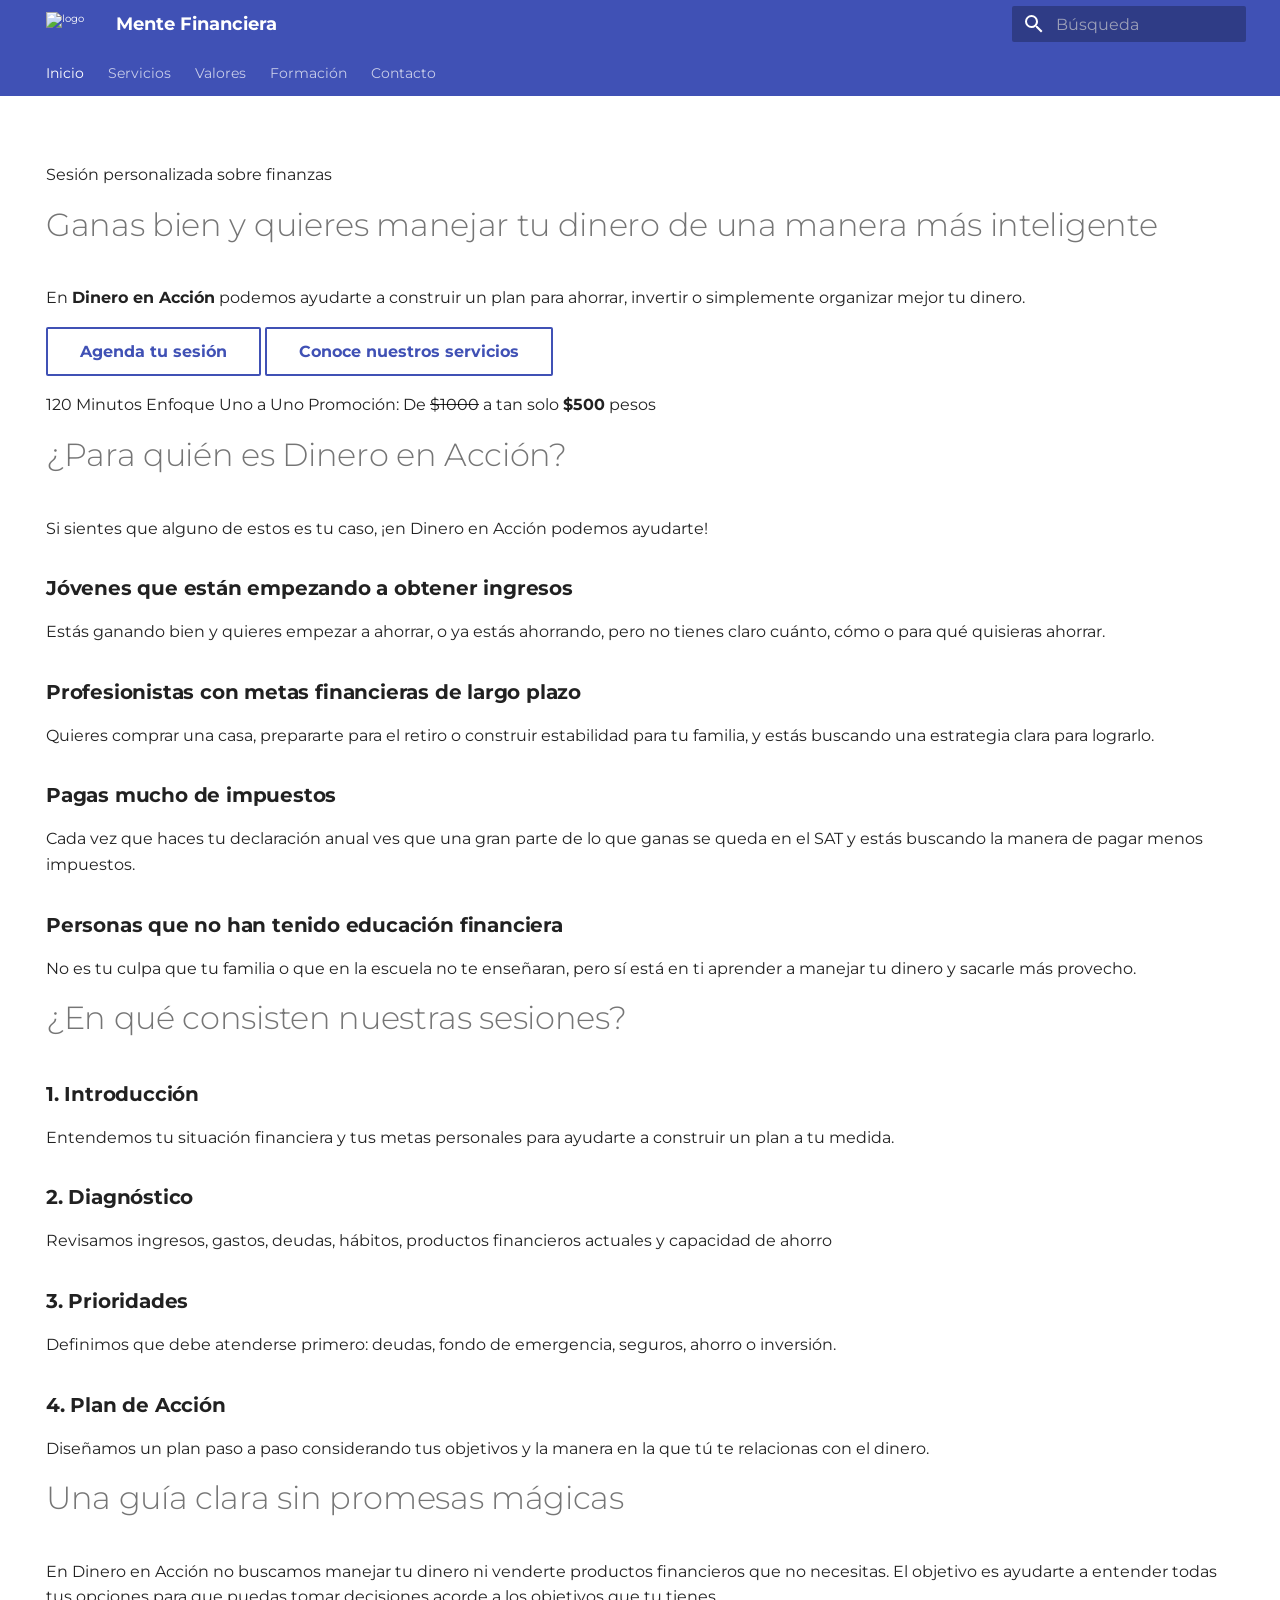
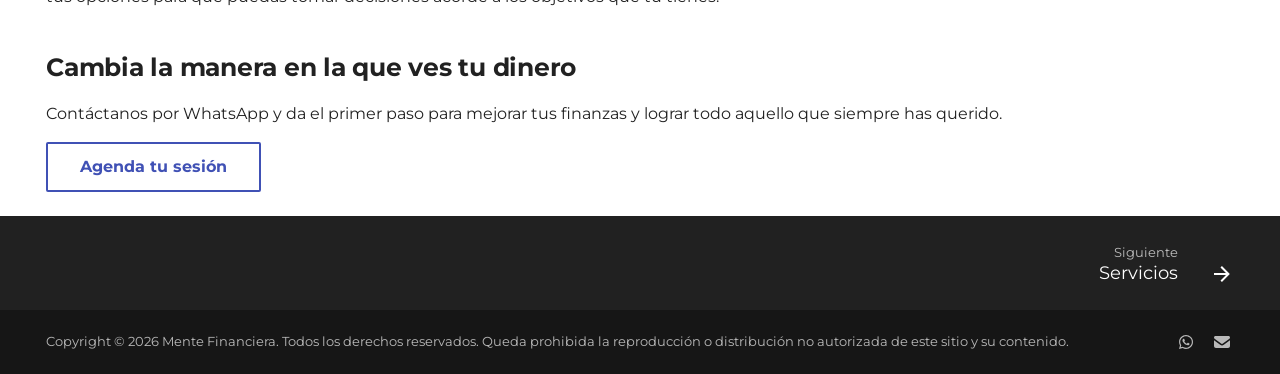
==== commit d5fdc5ba: "Pagina de Prueba actualizada desde c29a593" ====
--- a/index.html
+++ b/index.html
@@ -500,7 +500,7 @@
 <div class="mf-hero__content">
 <p><span class="mf-eyebrow">Sesión personalizada sobre finanzas</span></p>
 <h1 id="ganas-bien-y-quieres-manejar-tu-dinero-de-una-manera-mas-inteligente">Ganas bien y quieres manejar tu dinero de una manera más inteligente</h1>
-<p>En <strong>Mente Financiera</strong> podemos ayudarte a construir un plan para ahorrar, invertir o simplemente organizar mejor tu dinero.</p>
+<p>En <strong>Dinero en Acción</strong> podemos ayudarte a construir un plan para ahorrar, invertir o simplemente organizar mejor tu dinero.</p>
 <p><a class="md-button" href="https://wa.me/528123905425?text=Hola%2C%20quiero%20agendar%20mi%20sesion%20sobre%20finanzas.">Agenda tu sesión</a>
 <a class="md-button" href="servicios/">Conoce nuestros servicios</a></p>
 <div class="mf-hero__meta">
@@ -511,8 +511,8 @@
 </div>
 </section>
 <section class="mf-section">
-<h1 id="para-quien-es-mente-financiera">¿Para quién es Mente Financiera?</h1>
-<p>Si sientes que alguno de estos es tu caso, ¡en Mente Financiera podemos ayudarte!</p>
+<h1 id="para-quien-es-dinero-en-accion">¿Para quién es Dinero en Acción?</h1>
+<p>Si sientes que alguno de estos es tu caso, ¡en Dinero en Acción podemos ayudarte!</p>
 <div class="mf-grid mf-grid--four">
 <article class="mf-card">
 <h3 id="jovenes-que-estan-empezando-a-obtener-ingresos"><strong>Jóvenes que están empezando a obtener ingresos</strong></h3>
@@ -555,7 +555,7 @@
 </section>
 <section class="mf-section">
 <h1 id="una-guia-clara-sin-promesas-magicas">Una guía clara sin promesas mágicas</h1>
-<p>En Mente Financiera no buscamos manejar tu dinero ni venderte productos financieros que no necesitas. El objetivo es ayudarte a entender todas tus opciones para que puedas tomar decisiones acorde a los objetivos que tu tienes.</p>
+<p>En Dinero en Acción no buscamos manejar tu dinero ni venderte productos financieros que no necesitas. El objetivo es ayudarte a entender todas tus opciones para que puedas tomar decisiones acorde a los objetivos que tu tienes.</p>
 <div class="mf-callout">
 <h2 id="cambia-la-manera-en-la-que-ves-tu-dinero"><strong>Cambia la manera en la que ves tu dinero</strong></h2>
 <p>Contáctanos por WhatsApp y da el primer paso para mejorar tus finanzas y lograr todo aquello que siempre has querido.</p>
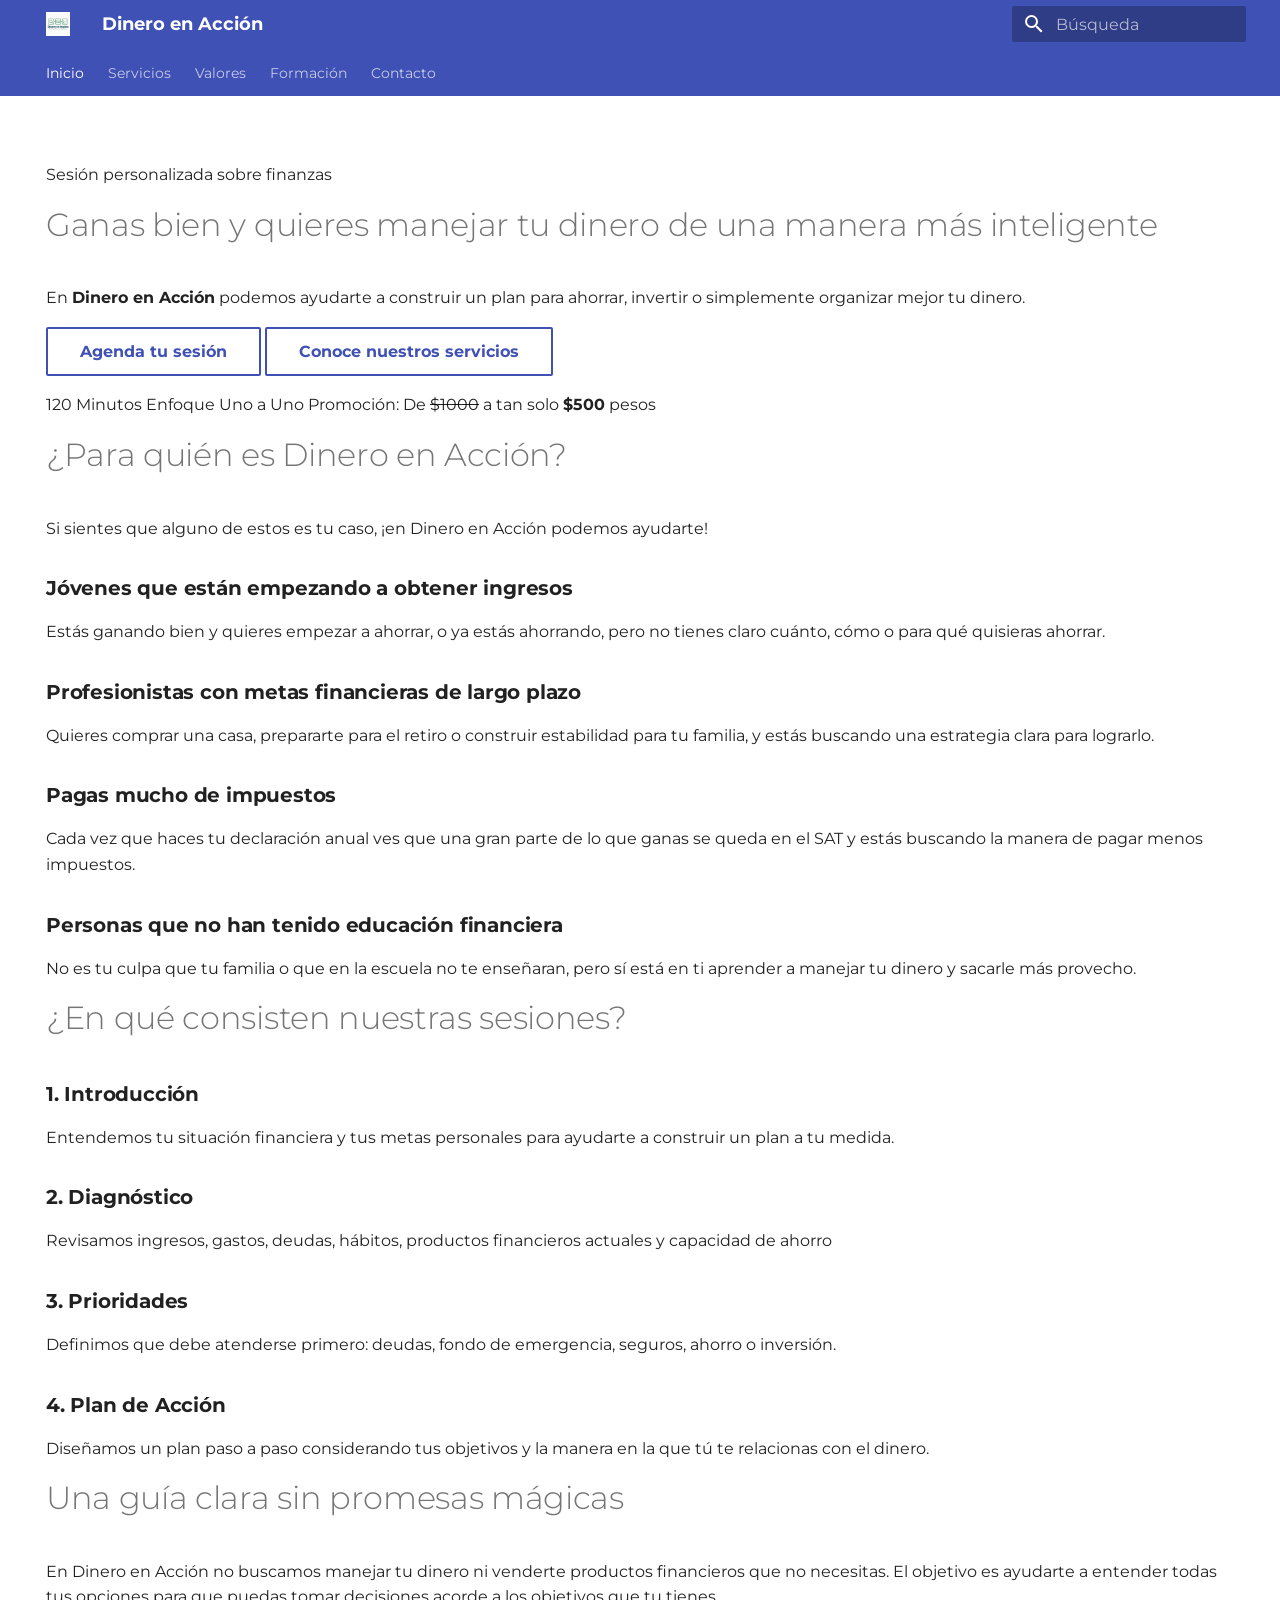
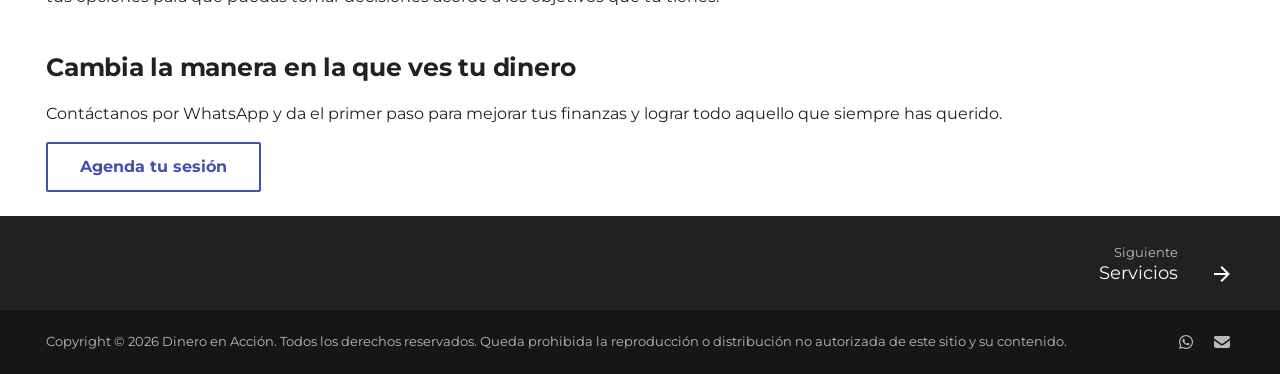
==== commit 14805a40: "Pagina de Prueba actualizada desde 56aa1d2" ====
--- a/index.html
+++ b/index.html
@@ -6,10 +6,10 @@
       <meta charset="utf-8">
       <meta name="viewport" content="width=device-width,initial-scale=1">
       
-        <meta name="description" content="Sesión personalizada sobre finanzas personales para jóvenes en México que quieren ordenar su dinero, ahorrar e invertir con mayor criterio.">
-      
-      
-        <meta name="author" content="Mente Financiera">
+        <meta name="description" content="Sesión personalizada sobre finanzas personales para las personas que quieren ordenar su dinero, ahorrar e invertir con mayor criterio.">
+      
+      
+        <meta name="author" content="Dinero en Acción">
       
       
         <link rel="canonical" href="https://mente-financiera.github.io/">
@@ -27,7 +27,7 @@
     
     
       
-        <title>Mente Financiera</title>
+        <title>Dinero en Acción</title>
       
     
     
@@ -92,7 +92,7 @@
 
 <header class="md-header" data-md-component="header">
   <nav class="md-header__inner md-grid" aria-label="Cabecera">
-    <a href="." title="Mente Financiera" class="md-header__button md-logo" aria-label="Mente Financiera" data-md-component="logo">
+    <a href="." title="Dinero en Acción" class="md-header__button md-logo" aria-label="Dinero en Acción" data-md-component="logo">
       
   <img src="assets/Logo.png" alt="logo">
 
@@ -105,7 +105,7 @@
       <div class="md-header__ellipsis">
         <div class="md-header__topic">
           <span class="md-ellipsis">
-            Mente Financiera
+            Dinero en Acción
           </span>
         </div>
         <div class="md-header__topic" data-md-component="header-topic">
@@ -301,12 +301,12 @@
 
 <nav class="md-nav md-nav--primary md-nav--lifted" aria-label="Navegación" data-md-level="0">
   <label class="md-nav__title" for="__drawer">
-    <a href="." title="Mente Financiera" class="md-nav__button md-logo" aria-label="Mente Financiera" data-md-component="logo">
+    <a href="." title="Dinero en Acción" class="md-nav__button md-logo" aria-label="Dinero en Acción" data-md-component="logo">
       
   <img src="assets/Logo.png" alt="logo">
 
     </a>
-    Mente Financiera
+    Dinero en Acción
   </label>
   
   <ul class="md-nav__list" data-md-scrollfix>
@@ -628,7 +628,7 @@
       <div class="md-copyright">
   
     <div class="md-copyright__highlight">
-      Copyright &copy; 2026 Mente Financiera. Todos los derechos reservados. Queda prohibida la reproducción o distribución no autorizada de este sitio y su contenido.
+      Copyright &copy; 2026 Dinero en Acción. Todos los derechos reservados. Queda prohibida la reproducción o distribución no autorizada de este sitio y su contenido.
     </div>
   
   
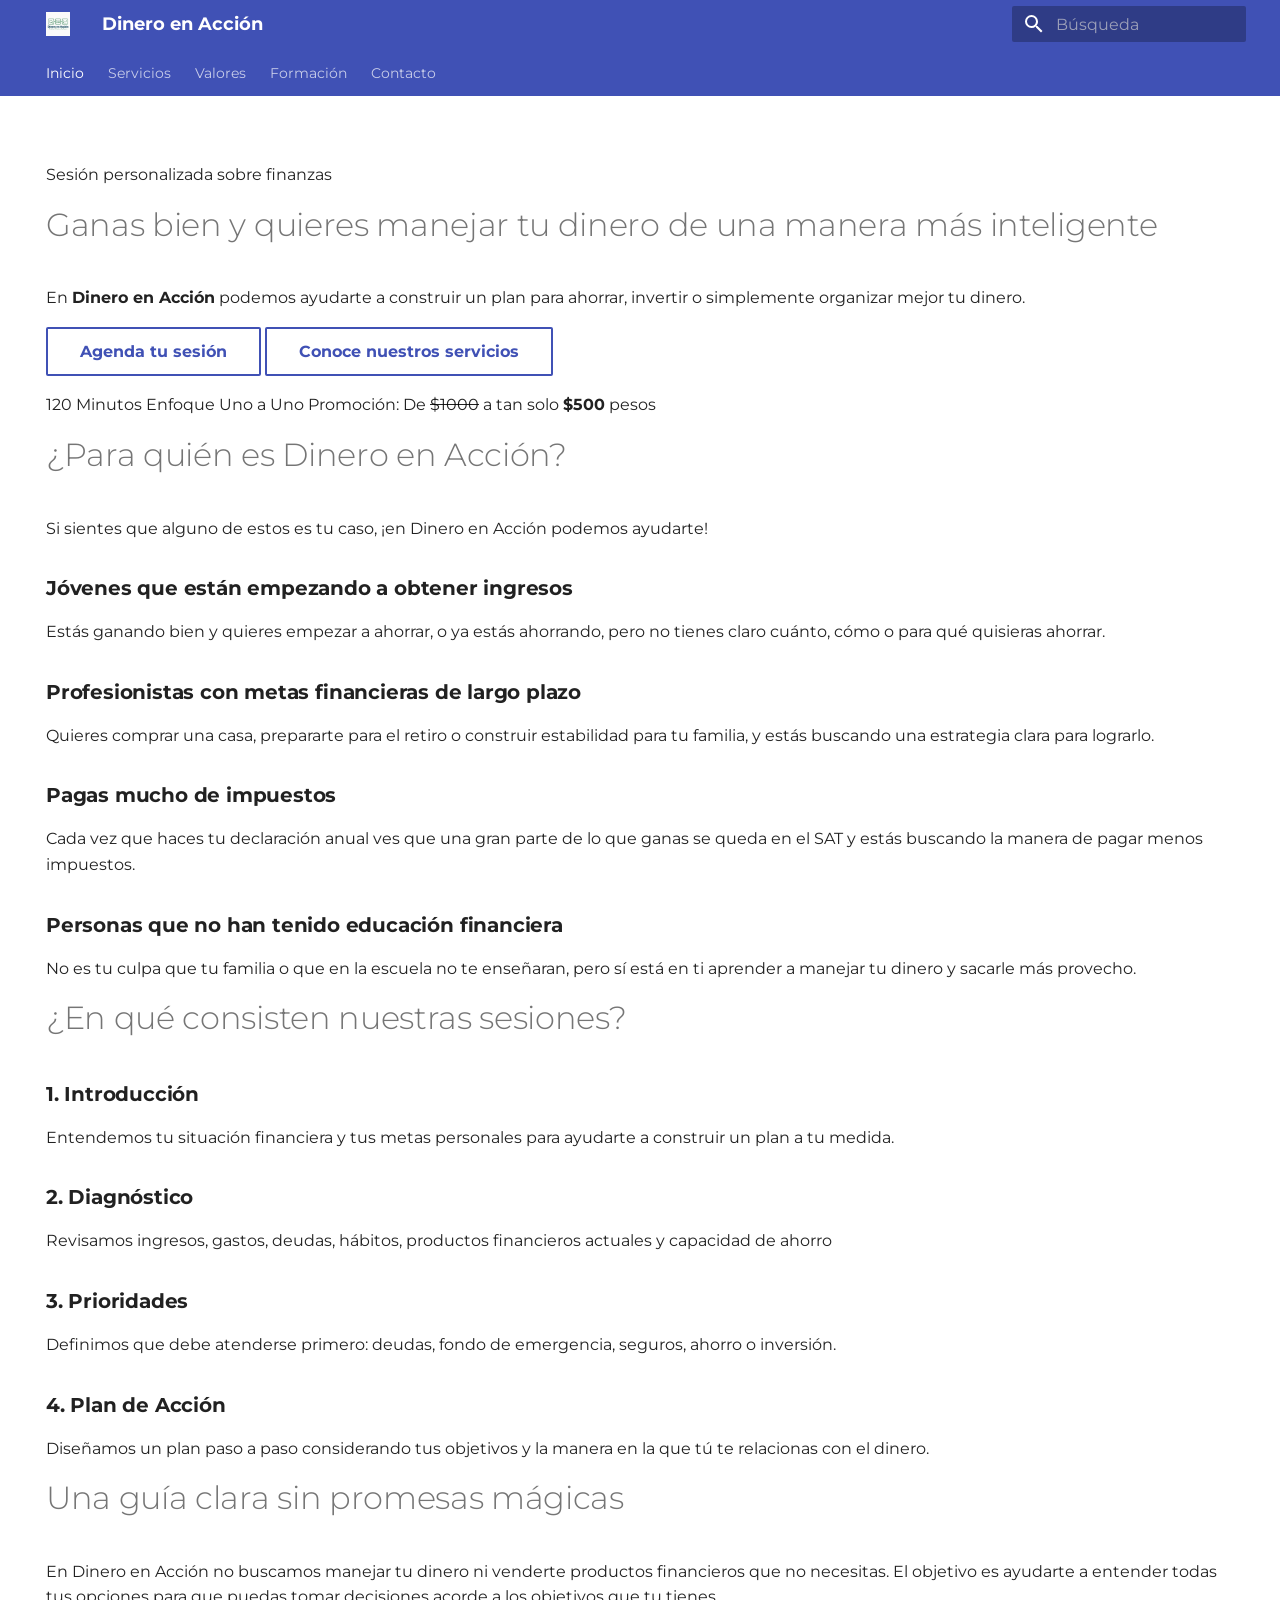
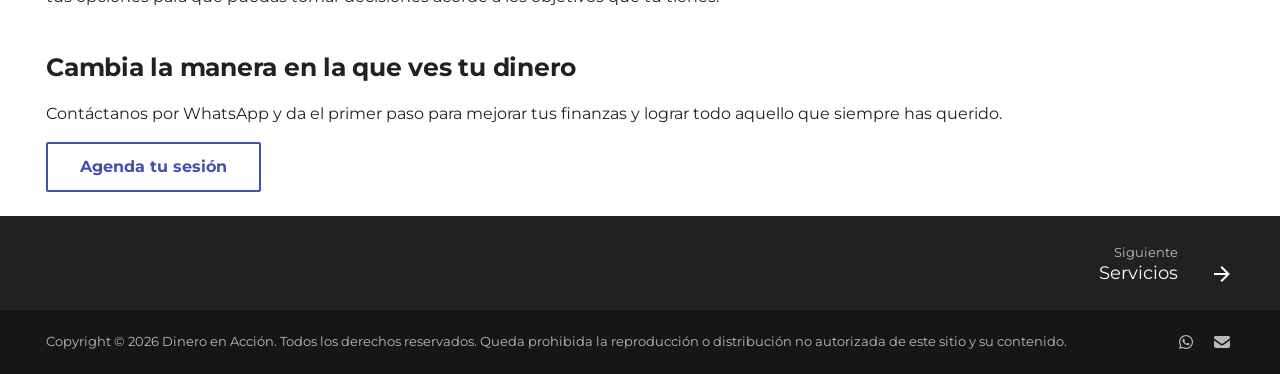
==== commit 2ea3a2ed: "Pagina de Prueba actualizada desde 4f33fef" ====
--- a/index.html
+++ b/index.html
@@ -12,7 +12,7 @@
         <meta name="author" content="Dinero en Acción">
       
       
-        <link rel="canonical" href="https://mente-financiera.github.io/">
+        <link rel="canonical" href="https://dineroenaccion.github.io/">
       
       
       
@@ -649,7 +649,7 @@
     
     
     
-    <a href="mailto:somos.mente.financiera@gmail.com" target="_blank" rel="noopener" title="Escribir por correo" class="md-social__link">
+    <a href="mailto:dinero.en.accion.mx@gmail.com" target="_blank" rel="noopener" title="Escribir por correo" class="md-social__link">
       <svg xmlns="http://www.w3.org/2000/svg" viewBox="0 0 512 512"><!--! Font Awesome Free 7.1.0 by @fontawesome - https://fontawesome.com License - https://fontawesome.com/license/free (Icons: CC BY 4.0, Fonts: SIL OFL 1.1, Code: MIT License) Copyright 2025 Fonticons, Inc.--><path d="M48 64C21.5 64 0 85.5 0 112c0 15.1 7.1 29.3 19.2 38.4l208 156a48 48 0 0 0 57.6 0l208-156c12.1-9.1 19.2-23.3 19.2-38.4 0-26.5-21.5-48-48-48zM0 196v188c0 35.3 28.7 64 64 64h384c35.3 0 64-28.7 64-64V196L313.6 344.8c-34.1 25.6-81.1 25.6-115.2 0z"/></svg>
     </a>
   
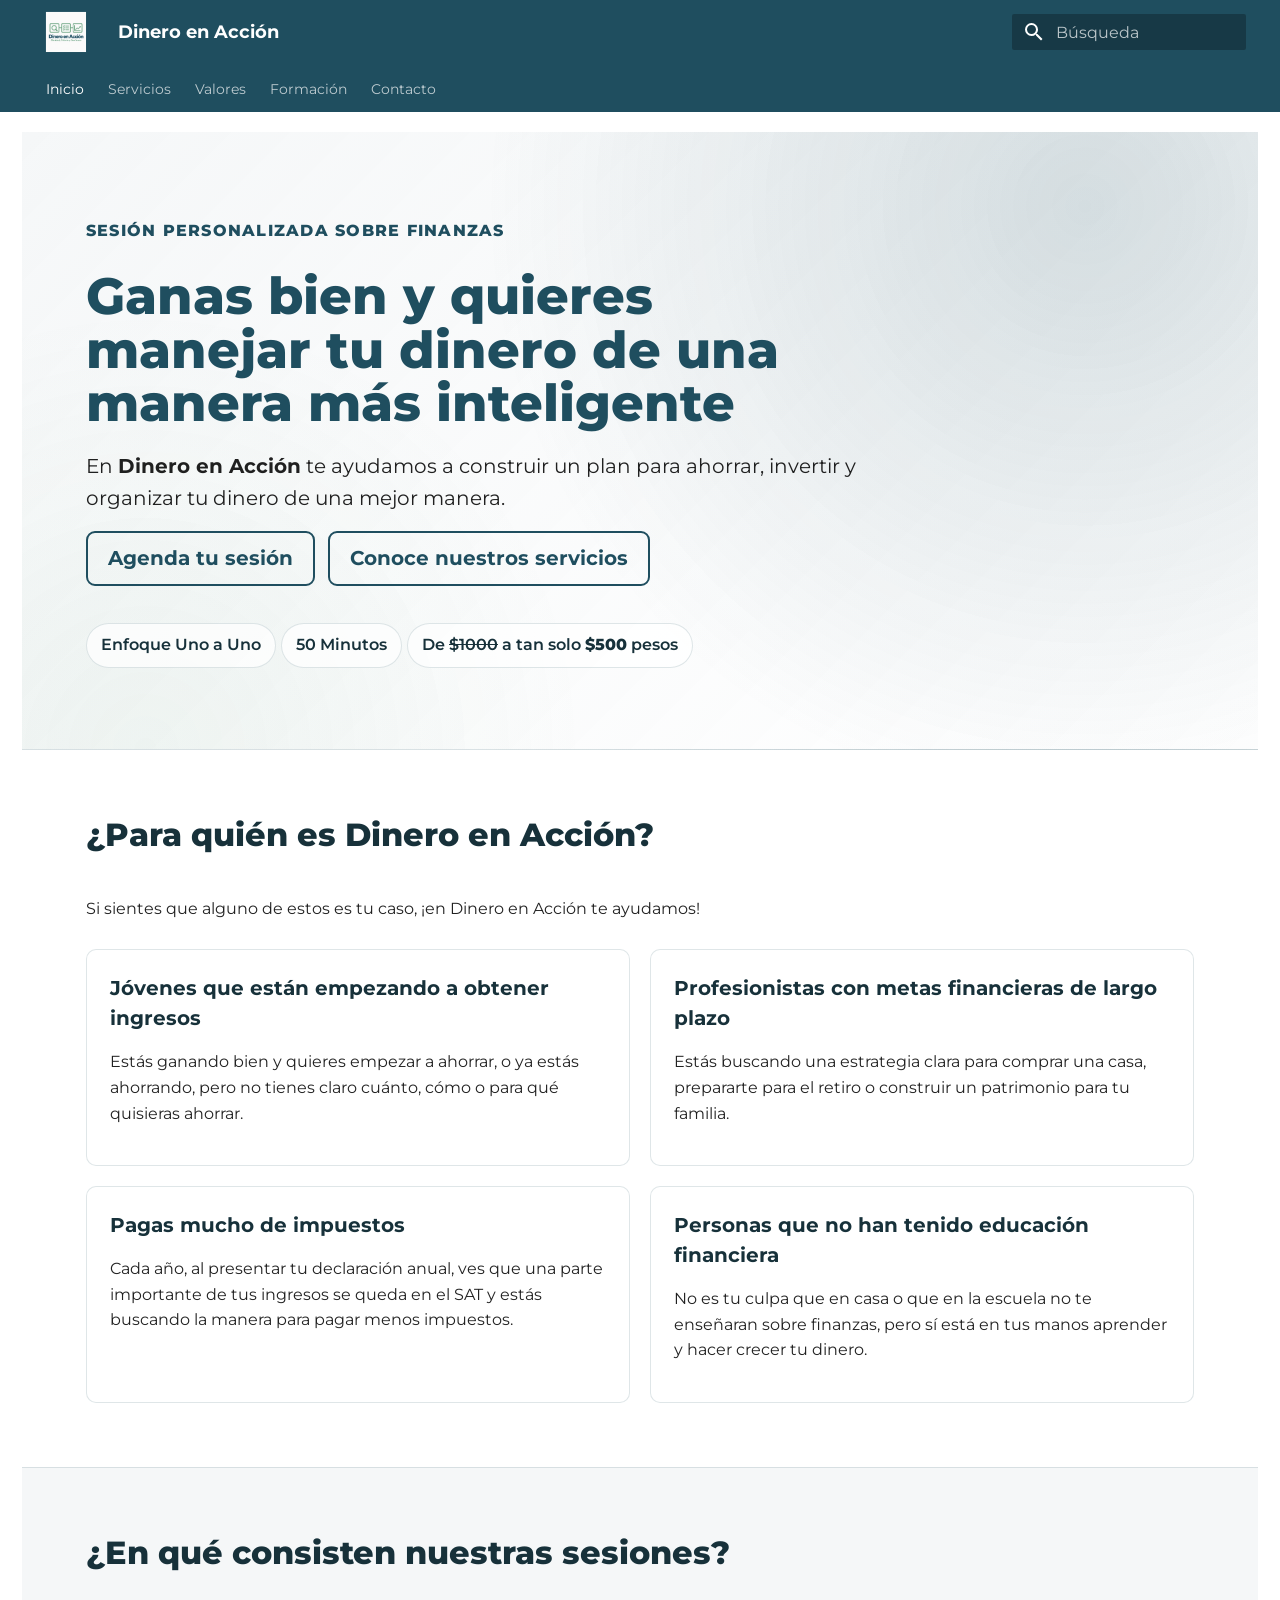
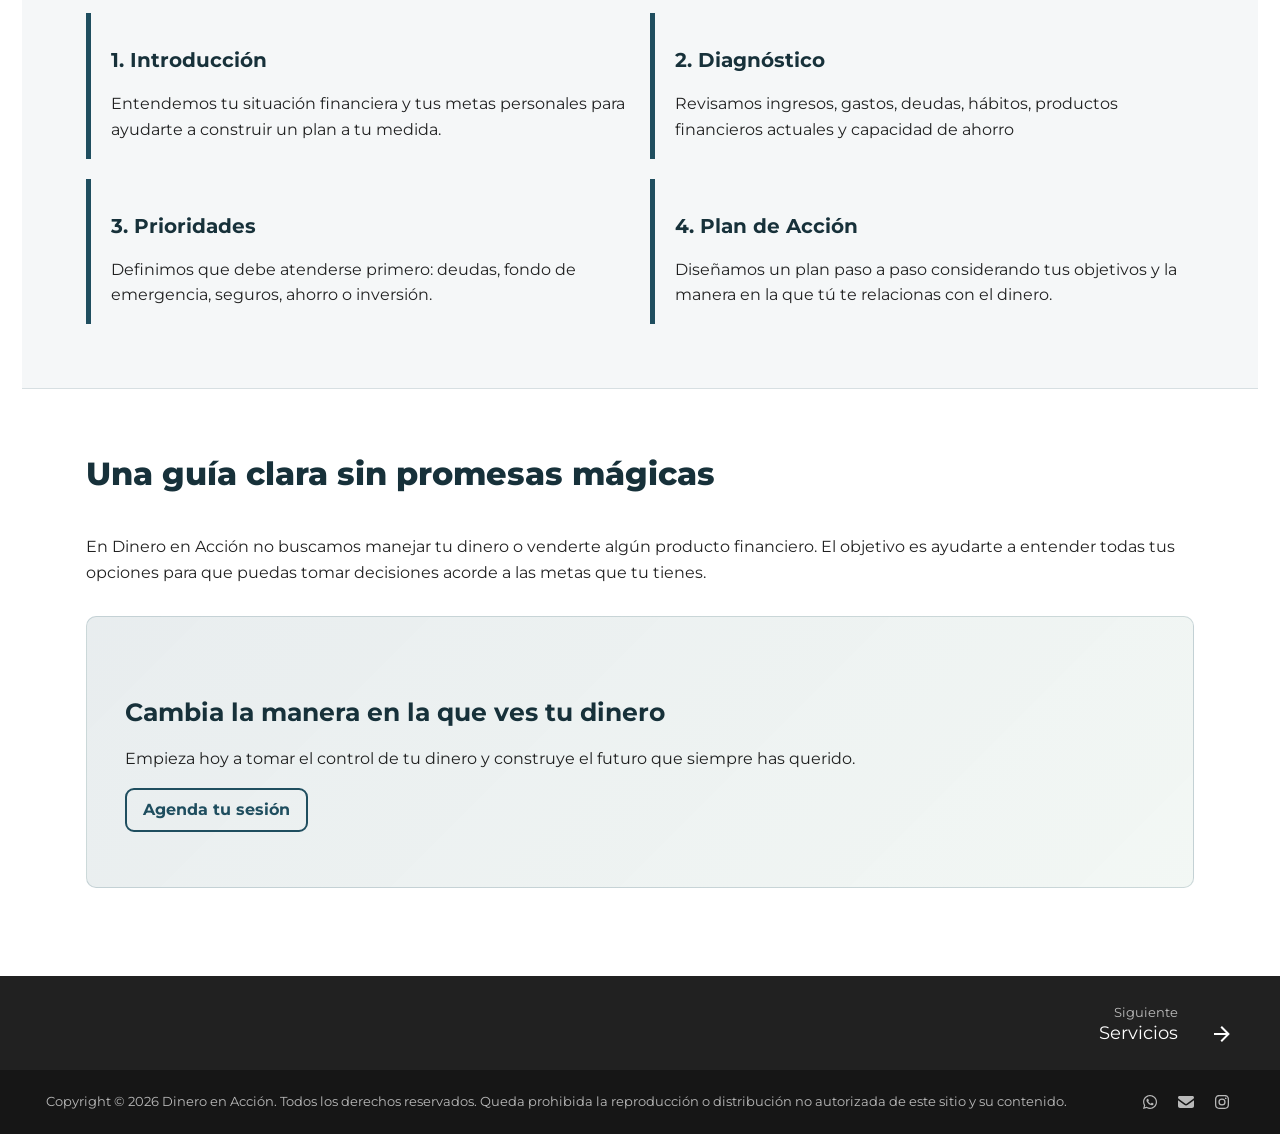
==== commit 876af591: "Pagina de Prueba actualizada desde 0a28fc0" ====
--- a/index.html
+++ b/index.html
@@ -53,7 +53,7 @@
       
     
     
-      <link rel="stylesheet" href="extra.css?v=20260714-2">
+      <link rel="stylesheet" href="extra.css?v=20261106-1">
     
     <script>__md_scope=new URL(".",location),__md_hash=e=>[...e].reduce(((e,_)=>(e<<5)-e+_.charCodeAt(0)),0),__md_get=(e,_=localStorage,t=__md_scope)=>JSON.parse(_.getItem(t.pathname+"."+e)),__md_set=(e,_,t=localStorage,a=__md_scope)=>{try{t.setItem(a.pathname+"."+e,JSON.stringify(_))}catch(e){}}</script>
     
@@ -500,19 +500,19 @@
 <div class="mf-hero__content">
 <p><span class="mf-eyebrow">Sesión personalizada sobre finanzas</span></p>
 <h1 id="ganas-bien-y-quieres-manejar-tu-dinero-de-una-manera-mas-inteligente">Ganas bien y quieres manejar tu dinero de una manera más inteligente</h1>
-<p>En <strong>Dinero en Acción</strong> podemos ayudarte a construir un plan para ahorrar, invertir o simplemente organizar mejor tu dinero.</p>
+<p>En <strong>Dinero en Acción</strong> te ayudamos a construir un plan para ahorrar, invertir y organizar tu dinero de una mejor manera.</p>
 <p><a class="md-button" href="https://wa.me/528123905425?text=Hola%2C%20quiero%20agendar%20mi%20sesion%20sobre%20finanzas.">Agenda tu sesión</a>
 <a class="md-button" href="servicios/">Conoce nuestros servicios</a></p>
 <div class="mf-hero__meta">
-<p><span>120 Minutos</span>
-<span>Enfoque Uno a Uno</span>
-<span>Promoción: De <del>$1000</del> a tan solo <strong>$500</strong> pesos</span></p>
+<p><span>Enfoque Uno a Uno</span>
+<span>50 Minutos</span>
+<span>De <del>$1000</del> a tan solo <strong>$500</strong> pesos</span></p>
 </div>
 </div>
 </section>
 <section class="mf-section">
 <h1 id="para-quien-es-dinero-en-accion">¿Para quién es Dinero en Acción?</h1>
-<p>Si sientes que alguno de estos es tu caso, ¡en Dinero en Acción podemos ayudarte!</p>
+<p>Si sientes que alguno de estos es tu caso, ¡en Dinero en Acción te ayudamos!</p>
 <div class="mf-grid mf-grid--four">
 <article class="mf-card">
 <h3 id="jovenes-que-estan-empezando-a-obtener-ingresos"><strong>Jóvenes que están empezando a obtener ingresos</strong></h3>
@@ -520,15 +520,15 @@
 </article>
 <article class="mf-card">
 <h3 id="profesionistas-con-metas-financieras-de-largo-plazo"><strong>Profesionistas con metas financieras de largo plazo</strong></h3>
-<p>Quieres comprar una casa, prepararte para el retiro o construir estabilidad para tu familia, y estás buscando una estrategia clara para lograrlo.</p>
+<p>Estás buscando una estrategia clara para comprar una casa, prepararte para el retiro o construir un patrimonio para tu familia.</p>
 </article>
 <article class="mf-card">
 <h3 id="pagas-mucho-de-impuestos"><strong>Pagas mucho de impuestos</strong></h3>
-<p>Cada vez que haces tu declaración anual ves que una gran parte de lo que ganas se queda en el SAT y estás buscando la manera de pagar menos impuestos.</p>
+<p>Cada año, al presentar tu declaración anual, ves que una parte importante de tus ingresos se queda en el SAT y estás buscando la manera para pagar menos impuestos.</p>
 </article>
 <article class="mf-card">
 <h3 id="personas-que-no-han-tenido-educacion-financiera"><strong>Personas que no han tenido educación financiera</strong></h3>
-<p>No es tu culpa que tu familia o que en la escuela no te enseñaran, pero sí está en ti aprender a manejar tu dinero y sacarle más provecho.</p>
+<p>No es tu culpa que en casa o que en la escuela no te enseñaran sobre finanzas, pero sí está en tus manos aprender y hacer crecer tu dinero.</p>
 </article>
 </div>
 </section>
@@ -555,10 +555,10 @@
 </section>
 <section class="mf-section">
 <h1 id="una-guia-clara-sin-promesas-magicas">Una guía clara sin promesas mágicas</h1>
-<p>En Dinero en Acción no buscamos manejar tu dinero ni venderte productos financieros que no necesitas. El objetivo es ayudarte a entender todas tus opciones para que puedas tomar decisiones acorde a los objetivos que tu tienes.</p>
+<p>En Dinero en Acción no buscamos manejar tu dinero o venderte algún producto financiero. El objetivo es ayudarte a entender todas tus opciones para que puedas tomar decisiones acorde a las metas que tu tienes.</p>
 <div class="mf-callout">
 <h2 id="cambia-la-manera-en-la-que-ves-tu-dinero"><strong>Cambia la manera en la que ves tu dinero</strong></h2>
-<p>Contáctanos por WhatsApp y da el primer paso para mejorar tus finanzas y lograr todo aquello que siempre has querido.</p>
+<p>Empieza hoy a tomar el control de tu dinero y construye el futuro que siempre has querido.</p>
 <p><a class="md-button" href="https://wa.me/528123905425?text=Hola%2C%20quiero%20agendar%20mi%20sesion%20sobre%20finanzas.">Agenda tu sesión</a></p>
 </div>
 </section>
@@ -649,10 +649,18 @@
     
     
     
-    <a href="mailto:dinero.en.accion.mx@gmail.com" target="_blank" rel="noopener" title="Escribir por correo" class="md-social__link">
+    <a href="mailto:dinero.en.accion.mx@gmail.com" target="_blank" rel="noopener" title="Correo Electrónico" class="md-social__link">
       <svg xmlns="http://www.w3.org/2000/svg" viewBox="0 0 512 512"><!--! Font Awesome Free 7.1.0 by @fontawesome - https://fontawesome.com License - https://fontawesome.com/license/free (Icons: CC BY 4.0, Fonts: SIL OFL 1.1, Code: MIT License) Copyright 2025 Fonticons, Inc.--><path d="M48 64C21.5 64 0 85.5 0 112c0 15.1 7.1 29.3 19.2 38.4l208 156a48 48 0 0 0 57.6 0l208-156c12.1-9.1 19.2-23.3 19.2-38.4 0-26.5-21.5-48-48-48zM0 196v188c0 35.3 28.7 64 64 64h384c35.3 0 64-28.7 64-64V196L313.6 344.8c-34.1 25.6-81.1 25.6-115.2 0z"/></svg>
     </a>
   
+    
+    
+    
+    
+    <a href="https://www.instagram.com/dinero.en.accion.mx/" target="_blank" rel="noopener" title="Síguenos en Instagram" class="md-social__link">
+      <svg xmlns="http://www.w3.org/2000/svg" viewBox="0 0 448 512"><!--! Font Awesome Free 7.1.0 by @fontawesome - https://fontawesome.com License - https://fontawesome.com/license/free (Icons: CC BY 4.0, Fonts: SIL OFL 1.1, Code: MIT License) Copyright 2025 Fonticons, Inc.--><path d="M224.3 141a115 115 0 1 0-.6 230 115 115 0 1 0 .6-230m-.6 40.4a74.6 74.6 0 1 1 .6 149.2 74.6 74.6 0 1 1-.6-149.2m93.4-45.1a26.8 26.8 0 1 1 53.6 0 26.8 26.8 0 1 1-53.6 0m129.7 27.2c-1.7-35.9-9.9-67.7-36.2-93.9-26.2-26.2-58-34.4-93.9-36.2-37-2.1-147.9-2.1-184.9 0-35.8 1.7-67.6 9.9-93.9 36.1s-34.4 58-36.2 93.9c-2.1 37-2.1 147.9 0 184.9 1.7 35.9 9.9 67.7 36.2 93.9s58 34.4 93.9 36.2c37 2.1 147.9 2.1 184.9 0 35.9-1.7 67.7-9.9 93.9-36.2 26.2-26.2 34.4-58 36.2-93.9 2.1-37 2.1-147.8 0-184.8M399 388c-7.8 19.6-22.9 34.7-42.6 42.6-29.5 11.7-99.5 9-132.1 9s-102.7 2.6-132.1-9c-19.6-7.8-34.7-22.9-42.6-42.6-11.7-29.5-9-99.5-9-132.1s-2.6-102.7 9-132.1c7.8-19.6 22.9-34.7 42.6-42.6 29.5-11.7 99.5-9 132.1-9s102.7-2.6 132.1 9c19.6 7.8 34.7 22.9 42.6 42.6 11.7 29.5 9 99.5 9 132.1s2.7 102.7-9 132.1"/></svg>
+    </a>
+  
 </div>
       
     </div>
--- a/extra.css
+++ b/extra.css
@@ -0,0 +1,266 @@
+:root {
+  --mf-petrol: #1f4e5f;
+  --mf-green: #5e9c76;
+  --mf-white: #ffffff;
+  --mf-light: #f5f7f8;
+  --mf-ink: #17313a;
+  --mf-soft-line: rgba(31, 78, 95, 0.14);
+  --mf-petrol-wash: rgba(31, 78, 95, 0.1);
+  --mf-petrol-soft: rgba(31, 78, 95, 0.18);
+  --mf-green-wash: rgba(94, 156, 118, 0.08);
+  --md-primary-fg-color: var(--mf-petrol);
+  --md-primary-fg-color--light: #2d6b7f;
+  --md-primary-fg-color--dark: #143642;
+  --md-accent-fg-color: var(--mf-petrol);
+}
+
+.md-header__button.md-logo img,
+.md-header__button.md-logo svg {
+  height: 2rem;
+  width: 2rem;
+}
+
+.md-typeset h1,
+.md-typeset h2,
+.md-typeset h3 {
+  color: var(--mf-ink);
+  letter-spacing: 0;
+}
+
+.md-typeset h1 {
+  font-weight: 800;
+}
+
+.md-typeset .md-button {
+  display: inline-flex;
+  align-items: center;
+  justify-content: center;
+  width: fit-content;
+  max-width: 100%;
+  min-width: 0;
+  padding: 0.65em 1em;
+  border-radius: 0.45rem;
+  font-weight: 700;
+  line-height: 1.25;
+  text-align: center;
+  white-space: normal;
+}
+
+.md-typeset .md-button--primary {
+  background-color: var(--mf-petrol);
+  border-color: var(--mf-petrol);
+  color: #ffffff;
+}
+
+.mf-hero {
+  display: block;
+  margin: -1.5rem -1.2rem 0;
+  padding: clamp(2rem, 5vw, 3.5rem) clamp(1.2rem, 5vw, 4rem);
+  background:
+    radial-gradient(circle at 86% 12%, var(--mf-petrol-soft), transparent 30rem),
+    radial-gradient(circle at 10% 100%, var(--mf-green-wash), transparent 22rem),
+    linear-gradient(135deg, rgba(245, 247, 248, 0.98), rgba(255, 255, 255, 0.86));
+  border-bottom: 1px solid var(--mf-soft-line);
+}
+
+.mf-hero__content {
+  max-width: 46rem;
+  min-width: 0;
+}
+
+.mf-hero__content h1 {
+  margin: 0.55rem 0 1rem;
+  color: var(--mf-petrol);
+  font-size: clamp(2rem, 4vw, 3.25rem);
+  line-height: 1.05;
+  overflow-wrap: normal;
+  text-wrap: balance;
+  word-break: normal;
+}
+
+.mf-hero__content p {
+  max-width: 42rem;
+  margin: 0.85rem 0;
+  font-size: 1rem;
+}
+
+.mf-hero__content > p:has(.md-button) {
+  display: flex;
+  flex-wrap: wrap;
+  align-items: flex-start;
+  gap: 0.65rem;
+}
+
+.mf-hero__content > p:has(.md-button) .md-button {
+  flex: 0 0 auto;
+  width: max-content;
+  margin: 0;
+}
+
+.mf-callout .md-button {
+  width: max-content;
+}
+
+.mf-eyebrow {
+  display: inline-flex;
+  margin-bottom: 0.4rem;
+  color: var(--mf-petrol);
+  font-size: 0.78rem;
+  font-weight: 800;
+  letter-spacing: 0.08em;
+  text-transform: uppercase;
+}
+
+.mf-hero__meta {
+  display: flex;
+  flex-wrap: wrap;
+  gap: 0.65rem;
+  margin-top: 1rem;
+}
+
+.mf-hero__meta span {
+  display: inline-block;
+  padding: 0.45rem 0.7rem;
+  border: 1px solid var(--mf-soft-line);
+  border-radius: 999px;
+  background: rgba(255, 255, 255, 0.72);
+  color: var(--mf-ink);
+  font-size: 0.78rem;
+  font-weight: 600;
+}
+
+.mf-hero__meta strong {
+  font-weight: 800;
+}
+
+.mf-hero__visual {
+  display: flex;
+  justify-content: flex-start;
+}
+
+.mf-plan-card {
+  display: grid;
+  gap: 0.75rem;
+  width: 100%;
+  padding: 1.2rem;
+  border: 1px solid var(--mf-soft-line);
+  border-radius: 0.5rem;
+  background: rgba(255, 255, 255, 0.72);
+  box-shadow: 0 1.5rem 4rem rgba(31, 78, 95, 0.1);
+}
+
+.mf-plan-card h3 {
+  margin: 0 0 0.25rem;
+}
+
+.mf-plan-card span {
+  display: block;
+  padding: 0.65rem 0.8rem;
+  border-left: 0.25rem solid var(--mf-petrol);
+  border-radius: 0.35rem;
+  background: var(--mf-petrol-wash);
+  color: var(--mf-ink);
+  font-weight: 700;
+}
+
+.mf-section {
+  margin: 0 -1.2rem;
+  padding: clamp(2.5rem, 5vw, 4.5rem) clamp(1.2rem, 5vw, 4rem);
+}
+
+.mf-section--muted {
+  background: var(--mf-light);
+  border-block: 1px solid var(--mf-soft-line);
+}
+
+.mf-grid {
+  display: grid;
+  gap: 1rem;
+  margin-top: 1.4rem;
+}
+
+.mf-grid--three {
+  grid-template-columns: repeat(2, minmax(0, 1fr));
+}
+
+.mf-grid--four {
+  grid-template-columns: repeat(2, minmax(0, 1fr));
+}
+
+.mf-card,
+.mf-summary > div,
+.mf-contact > div {
+  padding: 1.15rem;
+  border: 1px solid var(--mf-soft-line);
+  border-radius: 0.5rem;
+  background: var(--mf-white);
+}
+
+.mf-card h3,
+.mf-summary h3,
+.mf-contact h2 {
+  margin-top: 0;
+}
+
+.mf-card--wide {
+  max-width: 44rem;
+}
+
+.mf-steps {
+  display: grid;
+  gap: 1rem;
+  grid-template-columns: repeat(2, minmax(0, 1fr));
+  margin-top: 1.4rem;
+}
+
+.mf-steps > div {
+  padding-left: 1rem;
+  border-left: 0.25rem solid var(--mf-petrol);
+}
+
+.mf-callout {
+  margin-top: 1.5rem;
+  padding: clamp(1.2rem, 3vw, 2rem);
+  border: 1px solid var(--mf-petrol-soft);
+  border-radius: 0.5rem;
+  background: linear-gradient(135deg, var(--mf-petrol-wash), var(--mf-green-wash));
+}
+
+.mf-summary,
+.mf-contact {
+  display: grid;
+  grid-template-columns: repeat(3, minmax(0, 1fr));
+  gap: 1rem;
+  margin: 1.5rem 0 2rem;
+}
+
+@media (max-width: 960px) {
+  .mf-grid--three,
+  .mf-grid--four,
+  .mf-steps,
+  .mf-summary,
+  .mf-contact {
+    grid-template-columns: 1fr;
+  }
+
+  .mf-hero__visual {
+    justify-content: flex-start;
+  }
+}
+
+@media (max-width: 760px) {
+  .md-typeset .md-button {
+    min-height: 2.35rem;
+    padding: 0.55rem 0.8rem;
+    font-size: 0.82rem;
+  }
+
+  .mf-hero__content > p:has(.md-button) {
+    gap: 0.55rem;
+  }
+
+  .mf-grid--three,
+  .mf-grid--four {
+    grid-template-columns: 1fr;
+  }
+}
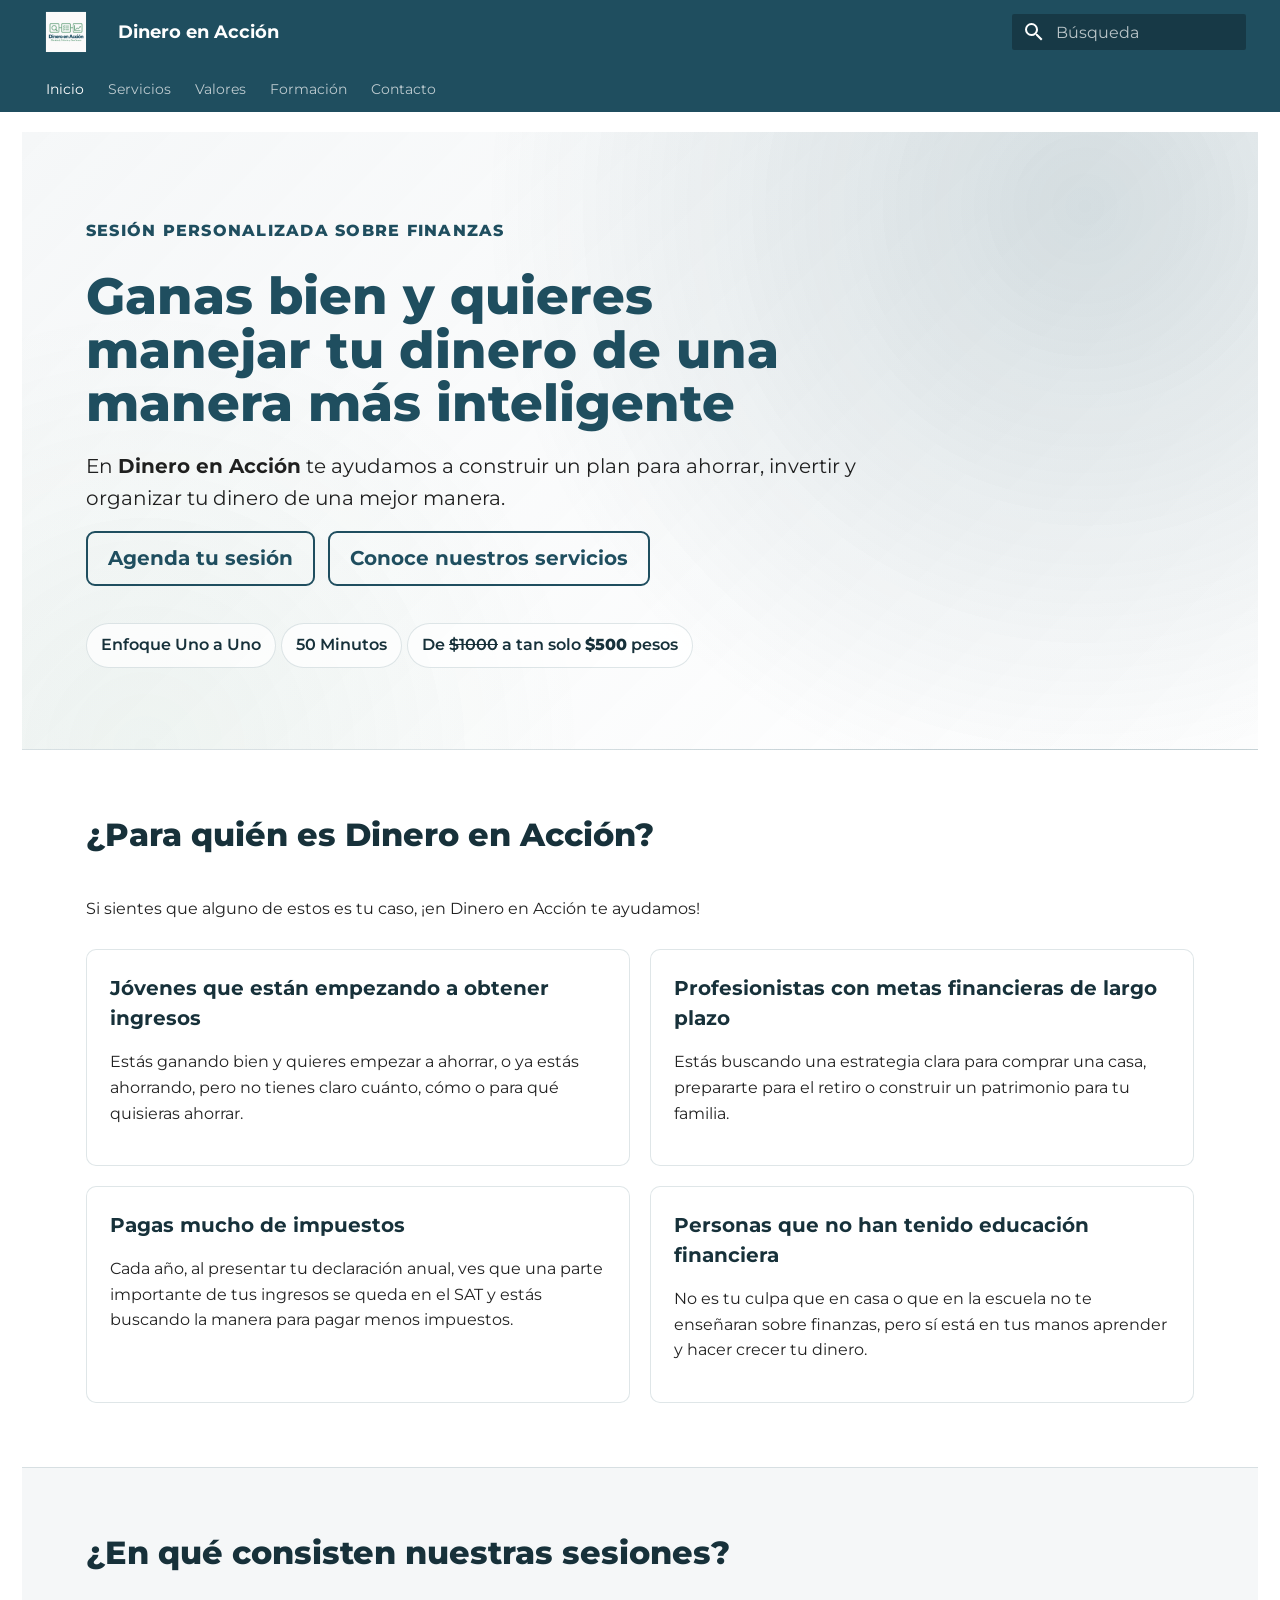
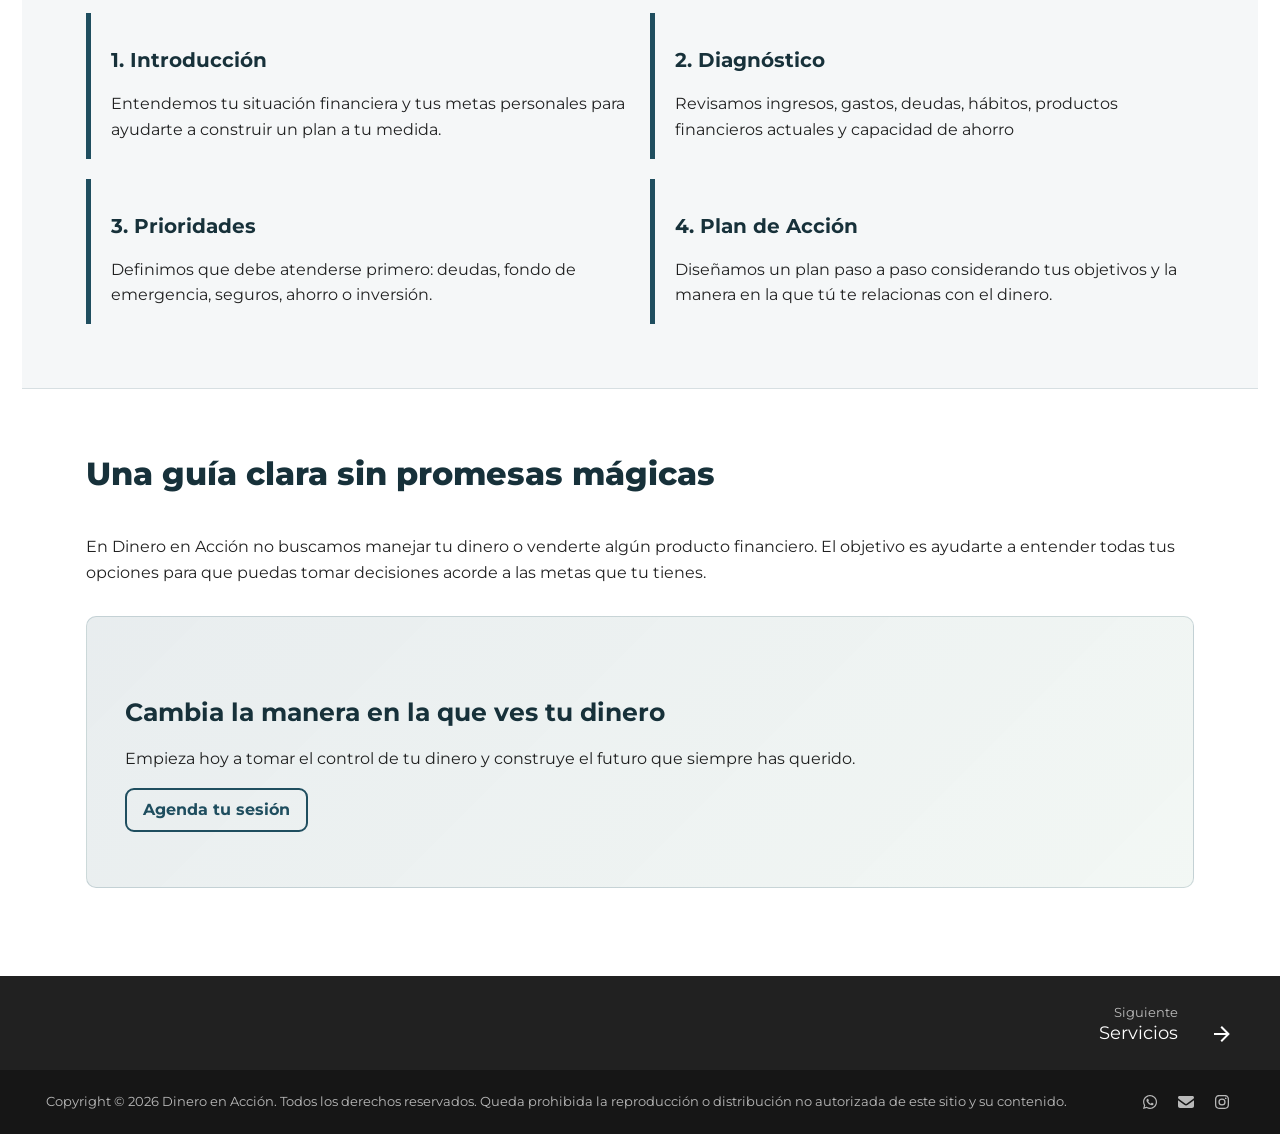
==== commit 22418c27: "Pagina de Prueba actualizada desde 5ad5214" ====
--- a/index.html
+++ b/index.html
@@ -23,7 +23,7 @@
       
       
       <link rel="icon" href="assets/Dolar.ico">
-      <meta name="generator" content="mkdocs-1.6.1, mkdocs-material-9.8.0">
+      <meta name="generator" content="mkdocs-1.6.1, mkdocs-material-9.8.1">
     
     
       
@@ -501,7 +501,7 @@
 <p><span class="mf-eyebrow">Sesión personalizada sobre finanzas</span></p>
 <h1 id="ganas-bien-y-quieres-manejar-tu-dinero-de-una-manera-mas-inteligente">Ganas bien y quieres manejar tu dinero de una manera más inteligente</h1>
 <p>En <strong>Dinero en Acción</strong> te ayudamos a construir un plan para ahorrar, invertir y organizar tu dinero de una mejor manera.</p>
-<p><a class="md-button" href="https://wa.me/528123905425?text=Hola%2C%20quiero%20agendar%20mi%20sesion%20sobre%20finanzas.">Agenda tu sesión</a>
+<p><a class="md-button" href="https://wa.me/528112098925?text=Hola%2C%20quiero%20agendar%20mi%20sesion%20sobre%20finanzas.">Agenda tu sesión</a>
 <a class="md-button" href="servicios/">Conoce nuestros servicios</a></p>
 <div class="mf-hero__meta">
 <p><span>Enfoque Uno a Uno</span>
@@ -559,7 +559,7 @@
 <div class="mf-callout">
 <h2 id="cambia-la-manera-en-la-que-ves-tu-dinero"><strong>Cambia la manera en la que ves tu dinero</strong></h2>
 <p>Empieza hoy a tomar el control de tu dinero y construye el futuro que siempre has querido.</p>
-<p><a class="md-button" href="https://wa.me/528123905425?text=Hola%2C%20quiero%20agendar%20mi%20sesion%20sobre%20finanzas.">Agenda tu sesión</a></p>
+<p><a class="md-button" href="https://wa.me/528112098925?text=Hola%2C%20quiero%20agendar%20mi%20sesion%20sobre%20finanzas.">Agenda tu sesión</a></p>
 </div>
 </section>
 
@@ -641,7 +641,7 @@
     
     
     
-    <a href="https://wa.me/528123905425?text=Hola%2C%20quiero%20agendar%20mi%20sesion%20Dinero%20a%20Futuro." target="_blank" rel="noopener" title="Agendar por WhatsApp" class="md-social__link">
+    <a href="https://wa.me/528112098925?text=Hola%2C%20quiero%20agendar%20mi%20sesion%20Dinero%20a%20Futuro." target="_blank" rel="noopener" title="Agendar por WhatsApp" class="md-social__link">
       <svg xmlns="http://www.w3.org/2000/svg" viewBox="0 0 448 512"><!--! Font Awesome Free 7.1.0 by @fontawesome - https://fontawesome.com License - https://fontawesome.com/license/free (Icons: CC BY 4.0, Fonts: SIL OFL 1.1, Code: MIT License) Copyright 2025 Fonticons, Inc.--><path d="M380.9 97.1C339 55.1 283.2 32 223.9 32c-122.4 0-222 99.6-222 222 0 39.1 10.2 77.3 29.6 111L0 480l117.7-30.9c32.4 17.7 68.9 27 106.1 27h.1c122.3 0 224.1-99.6 224.1-222 0-59.3-25.2-115-67.1-157m-157 341.6c-33.2 0-65.7-8.9-94-25.7l-6.7-4-69.8 18.3L72 359.2l-4.4-7c-18.5-29.4-28.2-63.3-28.2-98.2 0-101.7 82.8-184.5 184.6-184.5 49.3 0 95.6 19.2 130.4 54.1s56.2 81.2 56.1 130.5c0 101.8-84.9 184.6-186.6 184.6m101.2-138.2c-5.5-2.8-32.8-16.2-37.9-18-5.1-1.9-8.8-2.8-12.5 2.8s-14.3 18-17.6 21.8c-3.2 3.7-6.5 4.2-12 1.4-32.6-16.3-54-29.1-75.5-66-5.7-9.8 5.7-9.1 16.3-30.3 1.8-3.7.9-6.9-.5-9.7s-12.5-30.1-17.1-41.2c-4.5-10.8-9.1-9.3-12.5-9.5-3.2-.2-6.9-.2-10.6-.2s-9.7 1.4-14.8 6.9c-5.1 5.6-19.4 19-19.4 46.3s19.9 53.7 22.6 57.4c2.8 3.7 39.1 59.7 94.8 83.8 35.2 15.2 49 16.5 66.6 13.9 10.7-1.6 32.8-13.4 37.4-26.4s4.6-24.1 3.2-26.4c-1.3-2.5-5-3.9-10.5-6.6"/></svg>
     </a>
   
@@ -679,7 +679,7 @@
       <script id="__config" type="application/json">{"annotate": null, "base": ".", "features": ["navigation.tabs", "navigation.sections", "navigation.top", "navigation.footer", "toc.follow", "search.suggest", "search.highlight"], "search": "assets/javascripts/workers/search.a7633da7.min.js", "tags": null, "translations": {"clipboard.copied": "Copiado al portapapeles", "clipboard.copy": "Copiar al portapapeles", "search.result.more.one": "1 m\u00e1s en esta p\u00e1gina", "search.result.more.other": "# m\u00e1s en esta p\u00e1gina", "search.result.none": "No se encontraron documentos", "search.result.one": "1 documento encontrado", "search.result.other": "# documentos encontrados", "search.result.placeholder": "Teclee para comenzar b\u00fasqueda", "search.result.term.missing": "Falta", "select.version": "Seleccionar versi\u00f3n"}, "version": null}</script>
     
     
-      <script src="assets/javascripts/bundle.c21346df.min.js"></script>
+      <script src="assets/javascripts/bundle.a5f9d56c.min.js"></script>
       
     
   </body>
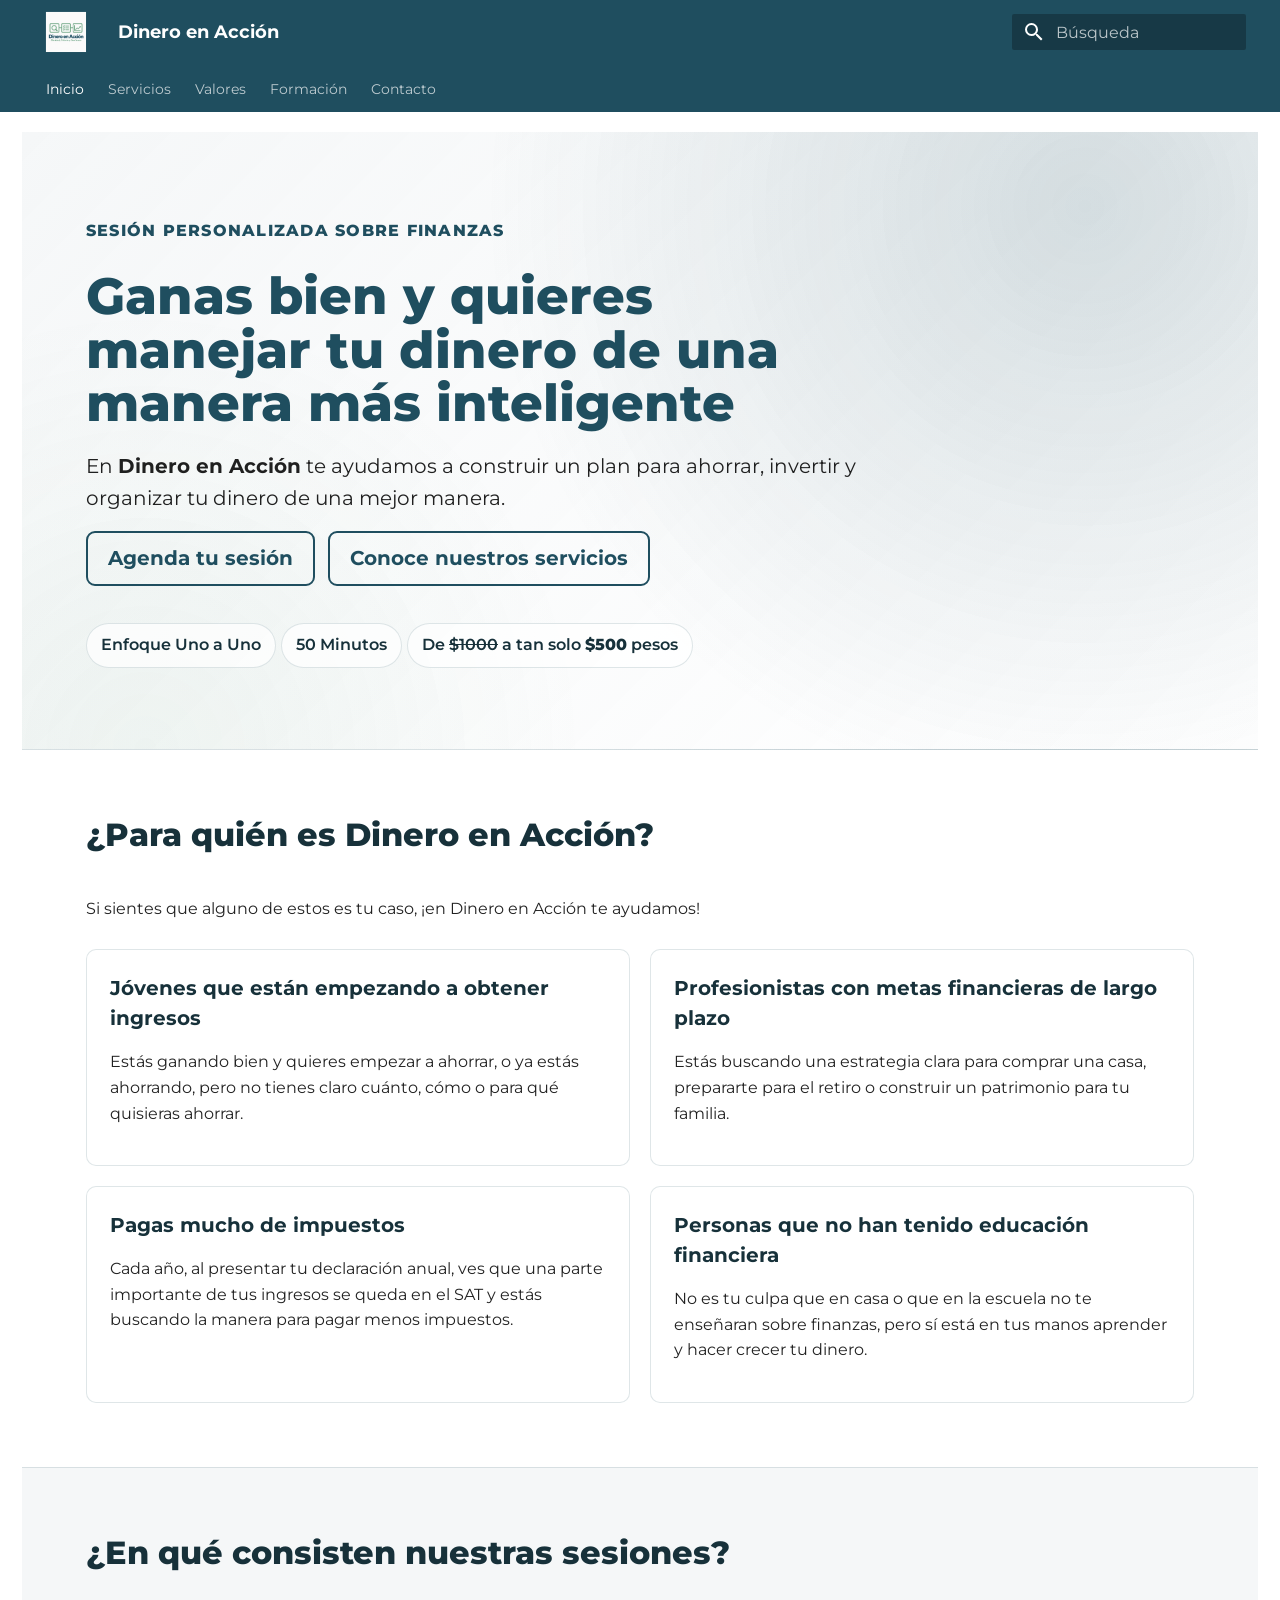
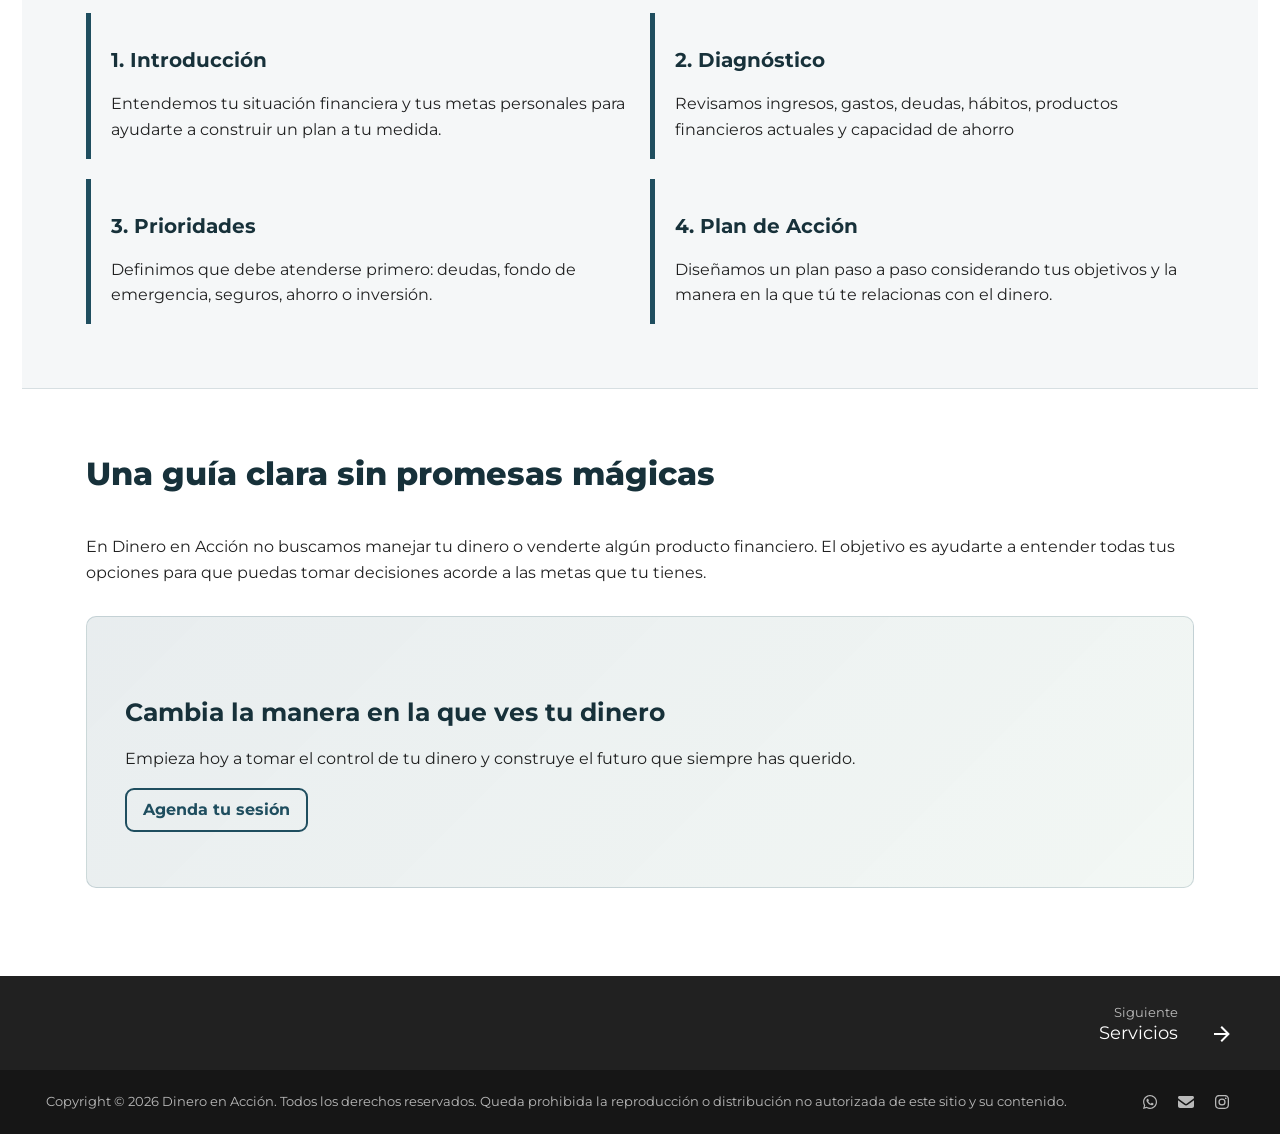
==== commit 99405214: "Pagina de Prueba actualizada desde 9f75a3d" ====
--- a/index.html
+++ b/index.html
@@ -501,7 +501,7 @@
 <p><span class="mf-eyebrow">Sesión personalizada sobre finanzas</span></p>
 <h1 id="ganas-bien-y-quieres-manejar-tu-dinero-de-una-manera-mas-inteligente">Ganas bien y quieres manejar tu dinero de una manera más inteligente</h1>
 <p>En <strong>Dinero en Acción</strong> te ayudamos a construir un plan para ahorrar, invertir y organizar tu dinero de una mejor manera.</p>
-<p><a class="md-button" href="https://wa.me/528112098925?text=Hola%2C%20quiero%20agendar%20mi%20sesion%20sobre%20finanzas.">Agenda tu sesión</a>
+<p><a class="md-button" href="https://wa.me/528112098925?text=Hola%2C%20Me%20gustar%C3%ADa%20agendar%20mi%20sesi%C3%B3n%20de%20Dinero%20a%20Futuro.">Agenda tu sesión</a>
 <a class="md-button" href="servicios/">Conoce nuestros servicios</a></p>
 <div class="mf-hero__meta">
 <p><span>Enfoque Uno a Uno</span>
@@ -559,7 +559,7 @@
 <div class="mf-callout">
 <h2 id="cambia-la-manera-en-la-que-ves-tu-dinero"><strong>Cambia la manera en la que ves tu dinero</strong></h2>
 <p>Empieza hoy a tomar el control de tu dinero y construye el futuro que siempre has querido.</p>
-<p><a class="md-button" href="https://wa.me/528112098925?text=Hola%2C%20quiero%20agendar%20mi%20sesion%20sobre%20finanzas.">Agenda tu sesión</a></p>
+<p><a class="md-button" href="https://wa.me/528112098925?text=Hola%2C%20Me%20gustar%C3%ADa%20agendar%20mi%20sesi%C3%B3n%20de%20Dinero%20a%20Futuro.">Agenda tu sesión</a></p>
 </div>
 </section>
 
@@ -641,7 +641,7 @@
     
     
     
-    <a href="https://wa.me/528112098925?text=Hola%2C%20quiero%20agendar%20mi%20sesion%20Dinero%20a%20Futuro." target="_blank" rel="noopener" title="Agendar por WhatsApp" class="md-social__link">
+    <a href="https://wa.me/528112098925?text=Hola%2C%20Me%20gustar%C3%ADa%20agendar%20mi%20sesi%C3%B3n%20de%20Dinero%20a%20Futuro." target="_blank" rel="noopener" title="Agendar por WhatsApp" class="md-social__link">
       <svg xmlns="http://www.w3.org/2000/svg" viewBox="0 0 448 512"><!--! Font Awesome Free 7.1.0 by @fontawesome - https://fontawesome.com License - https://fontawesome.com/license/free (Icons: CC BY 4.0, Fonts: SIL OFL 1.1, Code: MIT License) Copyright 2025 Fonticons, Inc.--><path d="M380.9 97.1C339 55.1 283.2 32 223.9 32c-122.4 0-222 99.6-222 222 0 39.1 10.2 77.3 29.6 111L0 480l117.7-30.9c32.4 17.7 68.9 27 106.1 27h.1c122.3 0 224.1-99.6 224.1-222 0-59.3-25.2-115-67.1-157m-157 341.6c-33.2 0-65.7-8.9-94-25.7l-6.7-4-69.8 18.3L72 359.2l-4.4-7c-18.5-29.4-28.2-63.3-28.2-98.2 0-101.7 82.8-184.5 184.6-184.5 49.3 0 95.6 19.2 130.4 54.1s56.2 81.2 56.1 130.5c0 101.8-84.9 184.6-186.6 184.6m101.2-138.2c-5.5-2.8-32.8-16.2-37.9-18-5.1-1.9-8.8-2.8-12.5 2.8s-14.3 18-17.6 21.8c-3.2 3.7-6.5 4.2-12 1.4-32.6-16.3-54-29.1-75.5-66-5.7-9.8 5.7-9.1 16.3-30.3 1.8-3.7.9-6.9-.5-9.7s-12.5-30.1-17.1-41.2c-4.5-10.8-9.1-9.3-12.5-9.5-3.2-.2-6.9-.2-10.6-.2s-9.7 1.4-14.8 6.9c-5.1 5.6-19.4 19-19.4 46.3s19.9 53.7 22.6 57.4c2.8 3.7 39.1 59.7 94.8 83.8 35.2 15.2 49 16.5 66.6 13.9 10.7-1.6 32.8-13.4 37.4-26.4s4.6-24.1 3.2-26.4c-1.3-2.5-5-3.9-10.5-6.6"/></svg>
     </a>
   
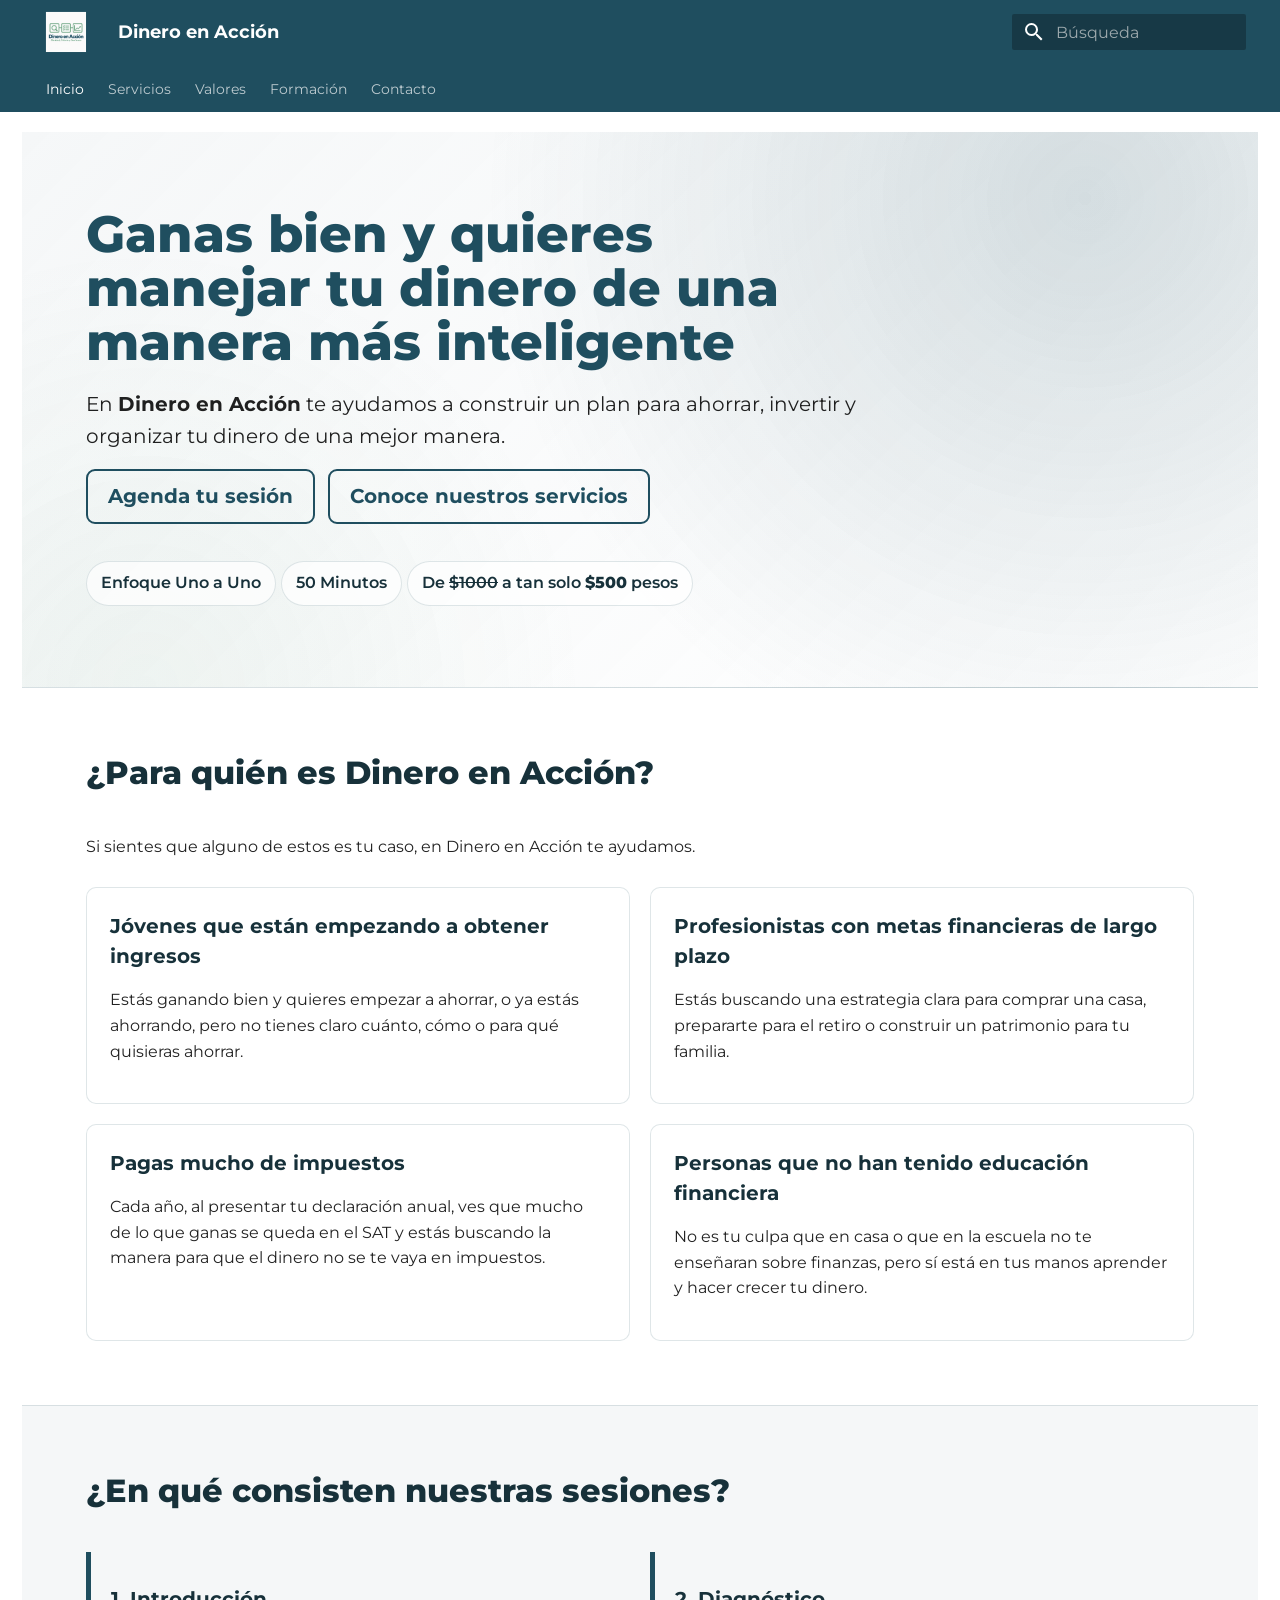
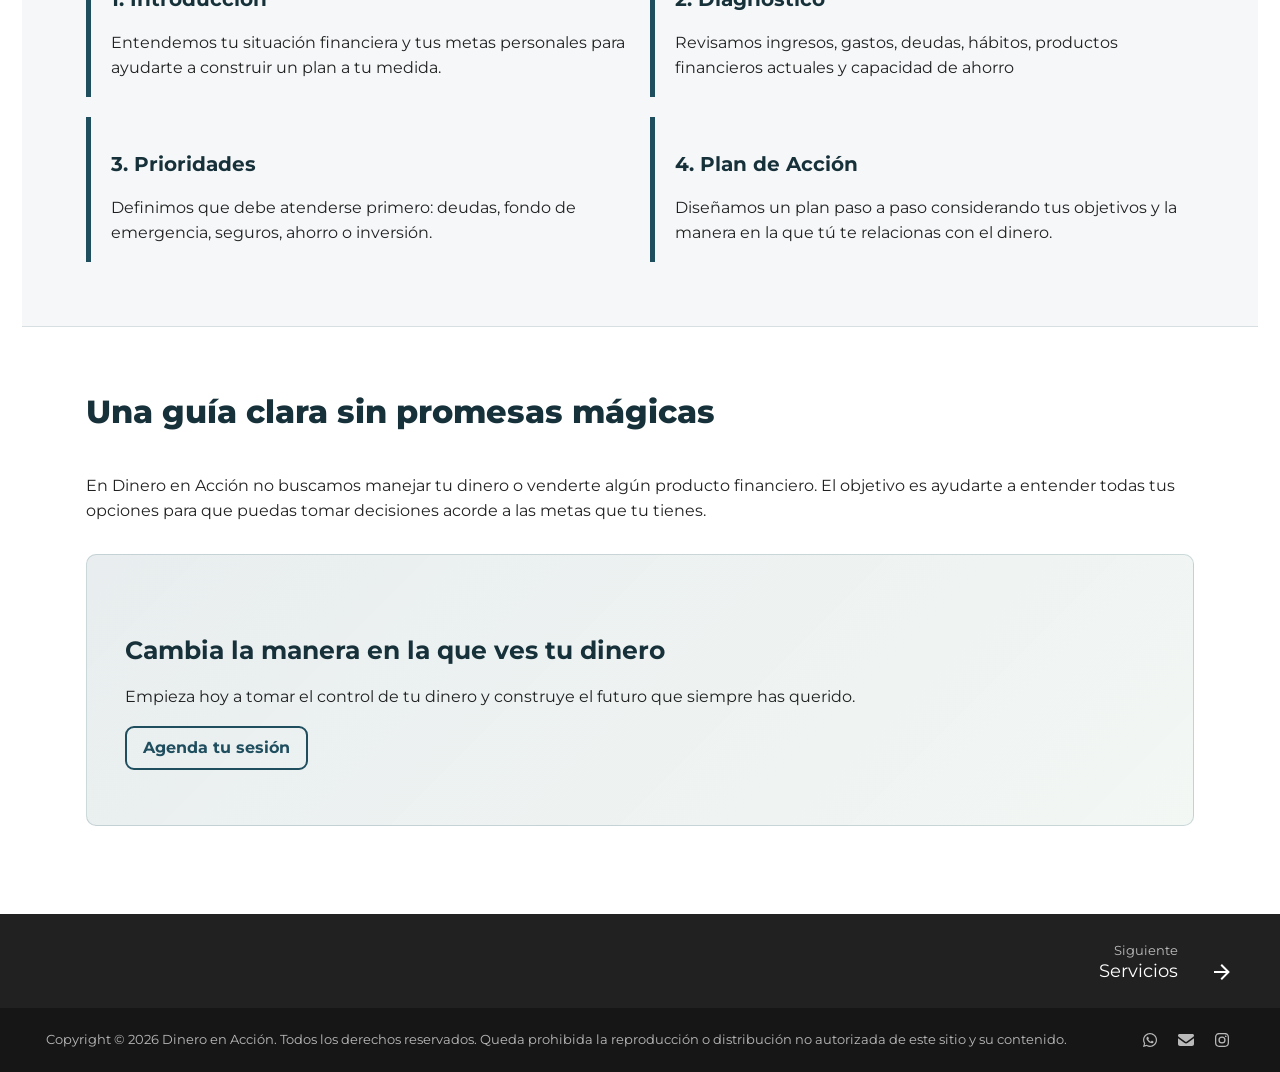
==== commit 03f1cda5: "Pagina de Prueba actualizada desde dfcbdc6" ====
--- a/index.html
+++ b/index.html
@@ -498,7 +498,6 @@
 <!-- markdownlint-disable MD033 MD041 -->
 <section class="mf-hero">
 <div class="mf-hero__content">
-<p><span class="mf-eyebrow">Sesión personalizada sobre finanzas</span></p>
 <h1 id="ganas-bien-y-quieres-manejar-tu-dinero-de-una-manera-mas-inteligente">Ganas bien y quieres manejar tu dinero de una manera más inteligente</h1>
 <p>En <strong>Dinero en Acción</strong> te ayudamos a construir un plan para ahorrar, invertir y organizar tu dinero de una mejor manera.</p>
 <p><a class="md-button" href="https://wa.me/528112098925?text=Hola%2C%20Me%20gustar%C3%ADa%20agendar%20mi%20sesi%C3%B3n%20de%20Dinero%20a%20Futuro.">Agenda tu sesión</a>
@@ -512,7 +511,7 @@
 </section>
 <section class="mf-section">
 <h1 id="para-quien-es-dinero-en-accion">¿Para quién es Dinero en Acción?</h1>
-<p>Si sientes que alguno de estos es tu caso, ¡en Dinero en Acción te ayudamos!</p>
+<p>Si sientes que alguno de estos es tu caso, en Dinero en Acción te ayudamos.</p>
 <div class="mf-grid mf-grid--four">
 <article class="mf-card">
 <h3 id="jovenes-que-estan-empezando-a-obtener-ingresos"><strong>Jóvenes que están empezando a obtener ingresos</strong></h3>
@@ -524,7 +523,7 @@
 </article>
 <article class="mf-card">
 <h3 id="pagas-mucho-de-impuestos"><strong>Pagas mucho de impuestos</strong></h3>
-<p>Cada año, al presentar tu declaración anual, ves que una parte importante de tus ingresos se queda en el SAT y estás buscando la manera para pagar menos impuestos.</p>
+<p>Cada año, al presentar tu declaración anual, ves que mucho de lo que ganas se queda en el SAT y estás buscando la manera para que el dinero no se te vaya en impuestos.</p>
 </article>
 <article class="mf-card">
 <h3 id="personas-que-no-han-tenido-educacion-financiera"><strong>Personas que no han tenido educación financiera</strong></h3>
